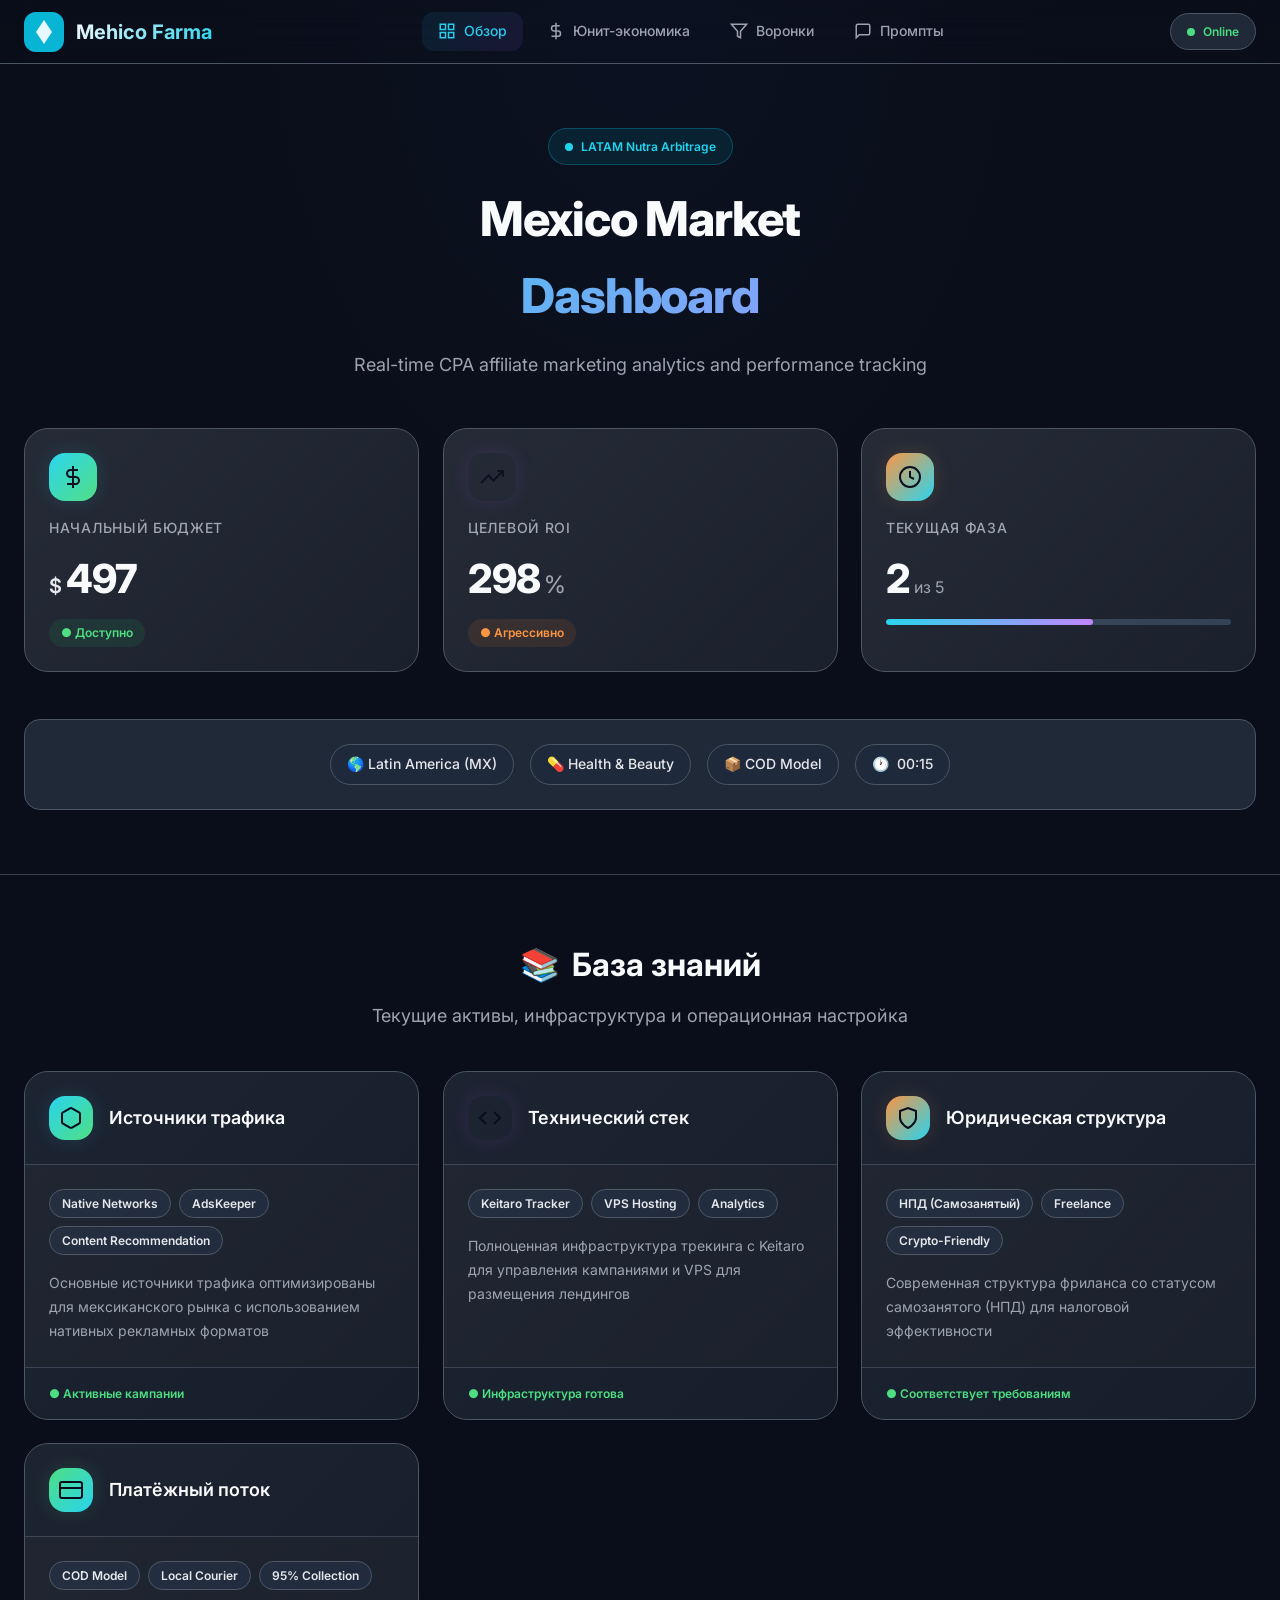
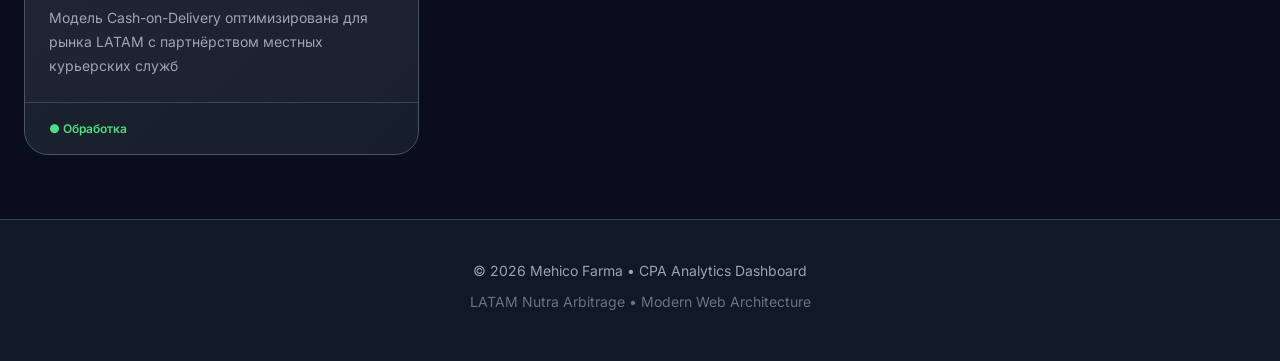
==== index.html @ 292eda31 "Initial commit: Mehico Farma CPA Analytics Dashboard" ====
<!DOCTYPE html>
<html lang="ru">
<head>
    <meta charset="UTF-8">
    <meta name="viewport" content="width=device-width, initial-scale=1.0">
    <meta name="description" content="Аналитический дашборд для CPA Affiliate Marketing проекта - LATAM Nutra Arbitrage (Mexico)">
    <meta name="theme-color" content="#0f172a">
    <title>Mehico Farma | CPA Analytics Dashboard</title>
    
    <!-- Preconnect for performance -->
    <link rel="preconnect" href="https://fonts.googleapis.com">
    <link rel="preconnect" href="https://fonts.gstatic.com" crossorigin>
    <link href="https://fonts.googleapis.com/css2?family=Inter:wght@300;400;500;600;700;800&family=JetBrains+Mono:wght@400;500;600&display=swap" rel="stylesheet">
    
    <!-- Main Styles -->
    <link rel="stylesheet" href="style.css">
</head>
<body>
    <!-- Skip Link for Accessibility -->
    <a href="#main-content" class="skip-link">Перейти к основному контенту</a>

    <!-- ============================================
         HEADER: Glassmorphism Navigation
         ============================================ -->
    <header class="header" role="banner">
        <div class="header__container">
            <!-- Brand -->
            <a href="index.html" class="header__brand">
                <div class="header__logo">
                    <svg viewBox="0 0 40 40" fill="none" xmlns="http://www.w3.org/2000/svg">
                        <rect width="40" height="40" rx="12" fill="url(#logo-gradient)"/>
                        <path d="M20 8L28 20L20 32L12 20L20 8Z" fill="white" fill-opacity="0.9"/>
                        <defs>
                            <linearGradient id="logo-gradient" x1="0" y1="0" x2="40" y2="40">
                                <stop stop-color="#06b6d4"/>
                                <stop offset="1" stop-color="#a855f7"/>
                            </linearGradient>
                        </defs>
                    </svg>
                </div>
                <span class="header__title">Mehico Farma</span>
            </a>

            <!-- Navigation -->
            <nav class="header__nav" role="navigation" aria-label="Основная навигация">
                <ul class="header__nav-list">
                    <li class="header__nav-item">
                        <a href="index.html" class="header__nav-link header__nav-link--active">
                            <svg class="header__nav-icon" viewBox="0 0 24 24" fill="none" stroke="currentColor" stroke-width="2">
                                <rect x="3" y="3" width="7" height="7"/>
                                <rect x="14" y="3" width="7" height="7"/>
                                <rect x="14" y="14" width="7" height="7"/>
                                <rect x="3" y="14" width="7" height="7"/>
                            </svg>
                            <span>Обзор</span>
                        </a>
                    </li>
                    <li class="header__nav-item">
                        <a href="unit-economics.html" class="header__nav-link">
                            <svg class="header__nav-icon" viewBox="0 0 24 24" fill="none" stroke="currentColor" stroke-width="2">
                                <line x1="12" y1="1" x2="12" y2="23"/>
                                <path d="M17 5H9.5a3.5 3.5 0 0 0 0 7h5a3.5 3.5 0 0 1 0 7H6"/>
                            </svg>
                            <span>Юнит-экономика</span>
                        </a>
                    </li>
                    <li class="header__nav-item">
                        <a href="funnels.html" class="header__nav-link">
                            <svg class="header__nav-icon" viewBox="0 0 24 24" fill="none" stroke="currentColor" stroke-width="2">
                                <polygon points="22 3 2 3 10 12.46 10 19 14 21 14 12.46 22 3"/>
                            </svg>
                            <span>Воронки</span>
                        </a>
                    </li>
                    <li class="header__nav-item">
                        <a href="prompts.html" class="header__nav-link">
                            <svg class="header__nav-icon" viewBox="0 0 24 24" fill="none" stroke="currentColor" stroke-width="2">
                                <path d="M21 15a2 2 0 0 1-2 2H7l-4 4V5a2 2 0 0 1 2-2h14a2 2 0 0 1 2 2z"/>
                            </svg>
                            <span>Промпты</span>
                        </a>
                    </li>
                </ul>
            </nav>

            <!-- Status -->
            <div class="header__status">
                <span class="header__status-dot"></span>
                <span class="header__status-text">Online</span>
            </div>

            <!-- Mobile Menu Toggle -->
            <button class="header__menu-toggle" aria-label="Меню" aria-expanded="false">
                <span></span>
                <span></span>
                <span></span>
            </button>
        </div>
    </header>

    <!-- ============================================
         MAIN CONTENT
         ============================================ -->
    <main id="main-content" class="main" role="main">
        
        <!-- Hero Dashboard -->
        <section class="hero" aria-labelledby="hero-title">
            <div class="hero__container">
                <header class="hero__header">
                    <div class="hero__badge">
                        <span class="hero__badge-dot"></span>
                        LATAM Nutra Arbitrage
                    </div>
                    <h1 id="hero-title" class="hero__title">
                        Mexico Market
                        <span class="hero__title-accent">Dashboard</span>
                    </h1>
                    <p class="hero__subtitle">
                        Real-time CPA affiliate marketing analytics and performance tracking
                    </p>
                </header>

                <!-- KPI Cards -->
                <div class="hero__metrics">
                    <article class="hero__metric metric" data-tilt>
                        <div class="metric__icon metric__icon--budget">
                            <svg viewBox="0 0 24 24" fill="none" stroke="currentColor" stroke-width="2">
                                <line x1="12" y1="1" x2="12" y2="23"/>
                                <path d="M17 5H9.5a3.5 3.5 0 0 0 0 7h5a3.5 3.5 0 0 1 0 7H6"/>
                            </svg>
                        </div>
                        <div class="metric__content">
                            <span class="metric__label">Начальный бюджет</span>
                            <div class="metric__value">
                                <span class="metric__currency">$</span>
                                <span class="metric__number" data-counter data-target="500">0</span>
                            </div>
                            <span class="metric__status metric__status--active">● Доступно</span>
                        </div>
                    </article>

                    <article class="hero__metric metric" data-tilt>
                        <div class="metric__icon metric__icon--roi">
                            <svg viewBox="0 0 24 24" fill="none" stroke="currentColor" stroke-width="2">
                                <polyline points="23 6 13.5 15.5 8.5 10.5 1 18"/>
                                <polyline points="17 6 23 6 23 12"/>
                            </svg>
                        </div>
                        <div class="metric__content">
                            <span class="metric__label">Целевой ROI</span>
                            <div class="metric__value">
                                <span class="metric__number" data-counter data-target="300">0</span>
                                <span class="metric__percent">%</span>
                            </div>
                            <span class="metric__status metric__status--warning">● Агрессивно</span>
                        </div>
                    </article>

                    <article class="hero__metric metric" data-tilt>
                        <div class="metric__icon metric__icon--phase">
                            <svg viewBox="0 0 24 24" fill="none" stroke="currentColor" stroke-width="2">
                                <circle cx="12" cy="12" r="10"/>
                                <polyline points="12 6 12 12 16 14"/>
                            </svg>
                        </div>
                        <div class="metric__content">
                            <span class="metric__label">Текущая фаза</span>
                            <div class="metric__value">
                                <span class="metric__number" data-counter data-target="3">0</span>
                                <span class="metric__divider">из 5</span>
                            </div>
                            <div class="metric__progress">
                                <div class="metric__progress-bar" style="--progress: 60%"></div>
                            </div>
                        </div>
                    </article>
                </div>

                <!-- Info Tags -->
                <div class="hero__tags">
                    <span class="hero__tag">🌎 Latin America (MX)</span>
                    <span class="hero__tag">💊 Health & Beauty</span>
                    <span class="hero__tag">📦 COD Model</span>
                    <span class="hero__tag">🕐 <time id="last-updated">--:--</time></span>
                </div>
            </div>
        </section>

        <!-- Knowledge Base -->
        <section class="knowledge-base" aria-labelledby="kb-title">
            <div class="knowledge-base__container">
                <header class="knowledge-base__header">
                    <h2 id="kb-title" class="knowledge-base__title">
                        <span>📚</span>
                        База знаний
                    </h2>
                    <p class="knowledge-base__subtitle">
                        Текущие активы, инфраструктура и операционная настройка
                    </p>
                </header>

                <div class="knowledge-base__grid">
                    <!-- Card 1: Traffic -->
                    <article class="knowledge-base__card kb-card" data-tilt>
                        <div class="kb-card__header">
                            <div class="kb-card__icon kb-card__icon--traffic">
                                <svg viewBox="0 0 24 24" fill="none" stroke="currentColor" stroke-width="2">
                                    <path d="M21 16V8a2 2 0 0 0-1-1.73l-7-4a2 2 0 0 0-2 0l-7 4A2 2 0 0 0 3 8v8a2 2 0 0 0 1 1.73l7 4a2 2 0 0 0 2 0l7-4A2 2 0 0 0 21 16z"/>
                                </svg>
                            </div>
                            <h3 class="kb-card__title">Источники трафика</h3>
                        </div>
                        <div class="kb-card__body">
                            <div class="kb-card__tags">
                                <span class="kb-card__tag kb-card__tag--primary">Native Networks</span>
                                <span class="kb-card__tag">AdsKeeper</span>
                                <span class="kb-card__tag">Content Recommendation</span>
                            </div>
                            <p class="kb-card__description">
                                Основные источники трафика оптимизированы для мексиканского рынка с использованием нативных рекламных форматов
                            </p>
                        </div>
                        <div class="kb-card__footer">
                            <span class="kb-card__status">● Активные кампании</span>
                        </div>
                    </article>

                    <!-- Card 2: Tech Stack -->
                    <article class="knowledge-base__card kb-card" data-tilt>
                        <div class="kb-card__header">
                            <div class="kb-card__icon kb-card__icon--tech">
                                <svg viewBox="0 0 24 24" fill="none" stroke="currentColor" stroke-width="2">
                                    <polyline points="16 18 22 12 16 6"/>
                                    <polyline points="8 6 2 12 8 18"/>
                                </svg>
                            </div>
                            <h3 class="kb-card__title">Технический стек</h3>
                        </div>
                        <div class="kb-card__body">
                            <div class="kb-card__tags">
                                <span class="kb-card__tag kb-card__tag--primary">Keitaro Tracker</span>
                                <span class="kb-card__tag">VPS Hosting</span>
                                <span class="kb-card__tag">Analytics</span>
                            </div>
                            <p class="kb-card__description">
                                Полноценная инфраструктура трекинга с Keitaro для управления кампаниями и VPS для размещения лендингов
                            </p>
                        </div>
                        <div class="kb-card__footer">
                            <span class="kb-card__status">● Инфраструктура готова</span>
                        </div>
                    </article>

                    <!-- Card 3: Legal -->
                    <article class="knowledge-base__card kb-card" data-tilt>
                        <div class="kb-card__header">
                            <div class="kb-card__icon kb-card__icon--legal">
                                <svg viewBox="0 0 24 24" fill="none" stroke="currentColor" stroke-width="2">
                                    <path d="M12 22s8-4 8-10V5l-8-3-8 3v7c0 6 8 10 8 10z"/>
                                </svg>
                            </div>
                            <h3 class="kb-card__title">Юридическая структура</h3>
                        </div>
                        <div class="kb-card__body">
                            <div class="kb-card__tags">
                                <span class="kb-card__tag kb-card__tag--primary">НПД (Самозанятый)</span>
                                <span class="kb-card__tag">Freelance</span>
                                <span class="kb-card__tag">Crypto-Friendly</span>
                            </div>
                            <p class="kb-card__description">
                                Современная структура фриланса со статусом самозанятого (НПД) для налоговой эффективности
                            </p>
                        </div>
                        <div class="kb-card__footer">
                            <span class="kb-card__status">● Соответствует требованиям</span>
                        </div>
                    </article>

                    <!-- Card 4: Payments -->
                    <article class="knowledge-base__card kb-card" data-tilt>
                        <div class="kb-card__header">
                            <div class="kb-card__icon kb-card__icon--payment">
                                <svg viewBox="0 0 24 24" fill="none" stroke="currentColor" stroke-width="2">
                                    <rect x="1" y="4" width="22" height="16" rx="2" ry="2"/>
                                    <line x1="1" y1="10" x2="23" y2="10"/>
                                </svg>
                            </div>
                            <h3 class="kb-card__title">Платёжный поток</h3>
                        </div>
                        <div class="kb-card__body">
                            <div class="kb-card__tags">
                                <span class="kb-card__tag kb-card__tag--primary">COD Model</span>
                                <span class="kb-card__tag">Local Courier</span>
                                <span class="kb-card__tag">95% Collection</span>
                            </div>
                            <p class="kb-card__description">
                                Модель Cash-on-Delivery оптимизирована для рынка LATAM с партнёрством местных курьерских служб
                            </p>
                        </div>
                        <div class="kb-card__footer">
                            <span class="kb-card__status">● Обработка</span>
                        </div>
                    </article>
                </div>
            </div>
        </section>
    </main>

    <!-- ============================================
         FOOTER
         ============================================ -->
    <footer class="footer" role="contentinfo">
        <div class="footer__container">
            <div class="footer__content">
                <p class="footer__text">
                    © 2026 Mehico Farma • CPA Analytics Dashboard
                </p>
                <p class="footer__text footer__text--muted">
                    LATAM Nutra Arbitrage • Modern Web Architecture
                </p>
            </div>
        </div>
    </footer>

    <!-- JavaScript Modules -->
    <script src="js/storage.js"></script>
    <script src="js/tilt.js"></script>
    <script src="js/counter.js"></script>
    <script src="js/clipboard.js"></script>
    <script src="js/navigation.js"></script>
    <script src="js/app.js"></script>
</body>
</html>
---- style.css ----
/* ==========================================================================
   MEHICO FARMA - Modern CPA Analytics Dashboard
   Architecture: Modern CSS (2026)
   ========================================================================== */

/* ==========================================================================
   1. DESIGN TOKENS (CSS Custom Properties)
   Professional Business Dashboard - 2026
   ========================================================================== */

:root {
    /* Colors - Professional Slate Palette */
    --slate-50: #f8fafc;
    --slate-100: #f1f5f9;
    --slate-200: #e2e8f0;
    --slate-300: #cbd5e1;
    --slate-400: #94a3b8;
    --slate-500: #64748b;
    --slate-600: #475569;
    --slate-700: #334155;
    --slate-800: #1e293b;
    --slate-900: #0f172a;
    --slate-950: #020617;

    /* Professional Accent Colors */
    --cyan-400: #22d3ee;
    --cyan-500: #06b6d4;
    --cyan-600: #0891b2;
    --blue-400: #60a5fa;
    --blue-500: #3b82f6;
    --blue-600: #2563eb;
    --purple-400: #c084fc;
    --purple-500: #a855f7;
    --green-400: #4ade80;
    --green-500: #22c55e;
    --green-600: #16a34a;
    --amber-400: #fbbf24;
    --amber-500: #f59e0b;
    --orange-400: #fb923c;
    --orange-500: #f97316;
    --red-400: #f87171;
    --red-500: #ef4444;
    --red-600: #dc2626;

    /* Semantic Colors - Professional */
    --bg-primary: #0a0e1a;
    --bg-secondary: #111827;
    --bg-tertiary: #1f2937;
    --bg-card: #1a202c;
    --bg-surface: #2d3748;

    --text-primary: #f9fafb;
    --text-secondary: #e5e7eb;
    --text-tertiary: #9ca3af;
    --text-muted: #6b7280;

    --border-primary: #4b5563;
    --border-secondary: #374151;
    --border-light: #6b7280;

    /* Status Colors */
    --success: #10b981;
    --warning: #f59e0b;
    --error: #ef4444;
    --info: #3b82f6;

    /* Typography */
    --font-sans: 'Inter', system-ui, -apple-system, sans-serif;
    --font-mono: 'JetBrains Mono', 'Fira Code', monospace;

    /* Spacing Scale */
    --space-1: 0.25rem;
    --space-2: 0.5rem;
    --space-3: 0.75rem;
    --space-4: 1rem;
    --space-5: 1.25rem;
    --space-6: 1.5rem;
    --space-8: 2rem;
    --space-10: 2.5rem;
    --space-12: 3rem;
    --space-16: 4rem;
    --space-20: 5rem;
    --space-24: 6rem;

    /* Border Radius */
    --radius-sm: 0.375rem;
    --radius-md: 0.5rem;
    --radius-lg: 0.75rem;
    --radius-xl: 1rem;
    --radius-2xl: 1.5rem;
    --radius-full: 9999px;

    /* Shadows - Professional */
    --shadow-sm: 0 1px 2px 0 rgba(0, 0, 0, 0.3);
    --shadow-md: 0 4px 6px -1px rgba(0, 0, 0, 0.4);
    --shadow-lg: 0 10px 15px -3px rgba(0, 0, 0, 0.5);
    --shadow-xl: 0 20px 25px -5px rgba(0, 0, 0, 0.5);
    --shadow-2xl: 0 25px 50px -12px rgba(0, 0, 0, 0.6);

    /* Subtle Glows - Professional */
    --glow-success: 0 0 20px rgba(16, 185, 129, 0.15);
    --glow-warning: 0 0 20px rgba(245, 158, 11, 0.15);
    --glow-error: 0 0 20px rgba(239, 68, 68, 0.15);
    --glow-info: 0 0 20px rgba(59, 130, 246, 0.15);
    --glow-cyan: 0 0 20px rgba(34, 197, 238, 0.15);
    --glow-purple: 0 0 20px rgba(168, 85, 247, 0.15);
    --glow-orange: 0 0 20px rgba(251, 146, 60, 0.15);
    --glow-green: 0 0 20px rgba(74, 222, 128, 0.15);
    --glow-pink: 0 0 20px rgba(244, 114, 182, 0.15);

    /* Transitions */
    --transition-fast: 150ms cubic-bezier(0.4, 0, 0.2, 1);
    --transition-base: 250ms cubic-bezier(0.4, 0, 0.2, 1);
    --transition-slow: 400ms cubic-bezier(0.4, 0, 0.2, 1);

    /* Layout */
    --container-max: 1400px;
    --header-height: 4rem;
    --z-dropdown: 100;
    --z-sticky: 200;
    --z-fixed: 300;
    --z-modal: 400;
    --z-tooltip: 500;

    /* Opacity */
    --opacity-disabled: 0.5;
    --opacity-hover: 0.9;
}

/* ==========================================================================
   2. MODERN CSS RESET
   ========================================================================== */

*, *::before, *::after {
    box-sizing: border-box;
    margin: 0;
    padding: 0;
}

/* Smooth scrolling with reduced motion support */
html {
    scroll-behavior: smooth;
    -webkit-font-smoothing: antialiased;
    -moz-osx-font-smoothing: grayscale;
    text-rendering: optimizeLegibility;
}

/* Custom Scrollbars */
::-webkit-scrollbar {
    width: 10px;
    height: 10px;
}

::-webkit-scrollbar-track {
    background: var(--slate-900);
}

::-webkit-scrollbar-thumb {
    background: var(--slate-700);
    border-radius: var(--radius-full);
    border: 2px solid var(--slate-900);
}

::-webkit-scrollbar-thumb:hover {
    background: var(--slate-600);
}

/* Selection */
::selection {
    background: var(--cyan-500);
    color: var(--slate-950);
}

/* Focus visible */
:focus-visible {
    outline: 2px solid var(--cyan-400);
    outline-offset: 2px;
}

/* ==========================================================================
   3. BASE STYLES
   ========================================================================== */

body {
    font-family: var(--font-sans);
    font-size: 1rem;
    line-height: 1.6;
    color: var(--text-primary);
    background: var(--bg-primary);
    background-image: radial-gradient(ellipse at top, rgba(59, 130, 246, 0.03), transparent 50%);
    background-attachment: fixed;
    min-height: 100vh;
    overflow-x: hidden;
}

/* Skip Link */
.skip-link {
    position: absolute;
    top: -100%;
    left: 50%;
    transform: translateX(-50%);
    background: var(--cyan-500);
    color: var(--slate-950);
    padding: var(--space-3) var(--space-6);
    border-radius: var(--radius-md);
    font-weight: 600;
    text-decoration: none;
    z-index: var(--z-tooltip);
    transition: top var(--transition-fast);
}

.skip-link:focus {
    top: var(--space-4);
}

/* Links */
a {
    color: inherit;
    text-decoration: none;
}

/* Lists */
ul, ol {
    list-style: none;
}

/* Images */
img {
    max-width: 100%;
    height: auto;
    display: block;
}

/* Buttons & Inputs */
button, input, textarea, select {
    font: inherit;
    color: inherit;
}

button {
    cursor: pointer;
    border: none;
    background: none;
}

/* ==========================================================================
   4. HEADER COMPONENT
   ========================================================================== */

.header {
    position: fixed;
    top: 0;
    left: 0;
    right: 0;
    height: var(--header-height);
    background: var(--bg-glass);
    backdrop-filter: blur(16px);
    -webkit-backdrop-filter: blur(16px);
    border-bottom: 1px solid var(--border-primary);
    z-index: var(--z-fixed);
}

.header__container {
    display: grid;
    grid-template-columns: auto 1fr auto;
    align-items: center;
    gap: var(--space-8);
    max-width: var(--container-max);
    height: 100%;
    margin: 0 auto;
    padding: 0 var(--space-6);
}

/* Brand */
.header__brand {
    display: flex;
    align-items: center;
    gap: var(--space-3);
}

.header__logo {
    width: 2.5rem;
    height: 2.5rem;
}

.header__title {
    font-size: 1.25rem;
    font-weight: 700;
    background: linear-gradient(135deg, var(--text-primary), var(--cyan-400));
    -webkit-background-clip: text;
    background-clip: text;
    -webkit-text-fill-color: transparent;
}

/* Navigation */
.header__nav-list {
    display: flex;
    align-items: center;
    gap: var(--space-2);
    justify-content: center;
}

.header__nav-link {
    display: flex;
    align-items: center;
    gap: var(--space-2);
    padding: var(--space-2) var(--space-4);
    border-radius: var(--radius-lg);
    color: var(--text-tertiary);
    font-size: 0.875rem;
    font-weight: 500;
    transition: all var(--transition-fast);
    position: relative;
}

.header__nav-link::before {
    content: '';
    position: absolute;
    inset: 0;
    background: linear-gradient(135deg, rgba(6, 182, 212, 0.1), rgba(168, 85, 247, 0.1));
    opacity: 0;
    transition: opacity var(--transition-fast);
    border-radius: inherit;
}

.header__nav-link:hover {
    color: var(--text-primary);
}

.header__nav-link:hover::before {
    opacity: 1;
}

.header__nav-link--active {
    color: var(--cyan-400);
}

.header__nav-link--active::before {
    opacity: 1;
}

.header__nav-icon {
    width: 1.125rem;
    height: 1.125rem;
}

/* Status */
.header__status {
    display: flex;
    align-items: center;
    gap: var(--space-2);
    padding: var(--space-2) var(--space-4);
    background: var(--bg-tertiary);
    border: 1px solid var(--border-primary);
    border-radius: var(--radius-full);
    font-size: 0.75rem;
    font-weight: 600;
    color: var(--green-400);
}

.header__status-dot {
    width: 0.5rem;
    height: 0.5rem;
    background: var(--green-400);
    border-radius: var(--radius-full);
    animation: pulse 2s ease-in-out infinite;
}

@keyframes pulse {
    0%, 100% { opacity: 1; transform: scale(1); }
    50% { opacity: 0.5; transform: scale(1.2); }
}

/* Mobile Menu Toggle */
.header__menu-toggle {
    display: none;
    flex-direction: column;
    gap: 4px;
    padding: var(--space-2);
}

.header__menu-toggle span {
    width: 24px;
    height: 2px;
    background: var(--text-primary);
    border-radius: var(--radius-full);
    transition: all var(--transition-fast);
}

/* ==========================================================================
   5. MAIN CONTENT
   ========================================================================== */

.main {
    padding-top: var(--header-height);
    min-height: calc(100vh - var(--header-height));
}

/* ==========================================================================
   6. HERO SECTION
   ========================================================================== */

.hero {
    padding: var(--space-16) 0;
    border-bottom: 1px solid var(--border-secondary);
}

.hero__container {
    max-width: var(--container-max);
    margin: 0 auto;
    padding: 0 var(--space-6);
}

.hero__header {
    text-align: center;
    margin-bottom: var(--space-12);
}

.hero__badge {
    display: inline-flex;
    align-items: center;
    gap: var(--space-2);
    padding: var(--space-2) var(--space-4);
    background: rgba(6, 182, 212, 0.1);
    border: 1px solid rgba(6, 182, 212, 0.3);
    border-radius: var(--radius-full);
    font-size: 0.75rem;
    font-weight: 600;
    color: var(--cyan-400);
    margin-bottom: var(--space-4);
}

.hero__badge-dot {
    width: 0.5rem;
    height: 0.5rem;
    background: var(--cyan-400);
    border-radius: var(--radius-full);
    animation: pulse 2s ease-in-out infinite;
}

.hero__title {
    font-size: clamp(2rem, 5vw, 3rem);
    font-weight: 800;
    color: var(--text-primary);
    margin-bottom: var(--space-4);
    letter-spacing: -0.025em;
}

.hero__title-accent {
    display: block;
    background: linear-gradient(135deg, var(--cyan-400), var(--purple-400));
    -webkit-background-clip: text;
    background-clip: text;
    -webkit-text-fill-color: transparent;
}

.hero__subtitle {
    font-size: 1.125rem;
    color: var(--text-tertiary);
    max-width: 600px;
    margin: 0 auto;
}

/* Metrics Grid */
.hero__metrics {
    display: grid;
    grid-template-columns: repeat(auto-fit, minmax(280px, 1fr));
    gap: var(--space-6);
    margin-bottom: var(--space-12);
}

/* Metric Card */
.metric {
    position: relative;
    background: var(--bg-card);
    border: 1px solid var(--border-primary);
    border-radius: var(--radius-2xl);
    padding: var(--space-6);
    overflow: hidden;
    transition: all var(--transition-base);
    transform-style: preserve-3d;
}

.metric::before {
    content: '';
    position: absolute;
    inset: 0;
    background: linear-gradient(135deg, rgba(255, 255, 255, 0.05), transparent);
    pointer-events: none;
}

.metric:hover {
    border-color: var(--cyan-500);
    box-shadow: var(--glow-cyan), var(--shadow-xl);
    transform: translateY(-4px);
}

.metric__icon {
    display: flex;
    align-items: center;
    justify-content: center;
    width: 3rem;
    height: 3rem;
    border-radius: var(--radius-xl);
    margin-bottom: var(--space-4);
}

.metric__icon svg {
    width: 1.5rem;
    height: 1.5rem;
    color: var(--slate-950);
}

.metric__icon--budget {
    background: linear-gradient(135deg, var(--cyan-400), var(--green-400));
    box-shadow: var(--glow-cyan);
}

.metric__icon--roi {
    background: linear-gradient(135deg, var(--purple-400), var(--pink-400));
    box-shadow: var(--glow-purple);
}

.metric__icon--phase {
    background: linear-gradient(135deg, var(--orange-400), var(--cyan-400));
    box-shadow: var(--glow-orange);
}

.metric__content {
    display: flex;
    flex-direction: column;
    gap: var(--space-2);
}

.metric__label {
    font-size: 0.875rem;
    font-weight: 500;
    color: var(--text-tertiary);
    text-transform: uppercase;
    letter-spacing: 0.05em;
}

.metric__value {
    display: flex;
    align-items: baseline;
    gap: var(--space-1);
}

.metric__currency {
    font-size: 1.25rem;
    font-weight: 600;
    color: var(--text-secondary);
}

.metric__number {
    font-size: 2.5rem;
    font-weight: 800;
    color: var(--text-primary);
    letter-spacing: -0.025em;
}

.metric__percent {
    font-size: 1.5rem;
    color: var(--text-tertiary);
}

.metric__divider {
    font-size: 1rem;
    color: var(--text-tertiary);
}

.metric__status {
    display: inline-flex;
    align-items: center;
    gap: var(--space-1);
    padding: var(--space-1) var(--space-3);
    border-radius: var(--radius-full);
    font-size: 0.75rem;
    font-weight: 600;
    width: fit-content;
}

.metric__status--active {
    background: rgba(34, 197, 94, 0.1);
    color: var(--green-400);
}

.metric__status--warning {
    background: rgba(249, 115, 22, 0.1);
    color: var(--orange-400);
}

.metric__progress {
    width: 100%;
    height: 0.375rem;
    background: var(--slate-700);
    border-radius: var(--radius-full);
    overflow: hidden;
}

.metric__progress-bar {
    height: 100%;
    width: var(--progress);
    background: linear-gradient(90deg, var(--cyan-400), var(--purple-400));
    border-radius: inherit;
    transition: width var(--transition-slow);
}

/* Hero Tags */
.hero__tags {
    display: flex;
    flex-wrap: wrap;
    justify-content: center;
    gap: var(--space-4);
    padding: var(--space-6);
    background: var(--bg-tertiary);
    border: 1px solid var(--border-primary);
    border-radius: var(--radius-xl);
}

.hero__tag {
    display: inline-flex;
    align-items: center;
    gap: var(--space-2);
    padding: var(--space-2) var(--space-4);
    background: var(--slate-800);
    border-radius: var(--radius-full);
    font-size: 0.875rem;
    font-weight: 500;
    color: var(--text-secondary);
    border: 1px solid var(--border-primary);
}

/* ==========================================================================
   7. KNOWLEDGE BASE
   ========================================================================== */

.knowledge-base {
    padding: var(--space-16) 0;
}

.knowledge-base__container {
    max-width: var(--container-max);
    margin: 0 auto;
    padding: 0 var(--space-6);
}

.knowledge-base__header {
    text-align: center;
    margin-bottom: var(--space-10);
}

.knowledge-base__title {
    font-size: clamp(1.5rem, 3vw, 2rem);
    font-weight: 700;
    color: var(--text-primary);
    margin-bottom: var(--space-3);
    display: flex;
    align-items: center;
    justify-content: center;
    gap: var(--space-3);
}

.knowledge-base__subtitle {
    font-size: 1.125rem;
    color: var(--text-tertiary);
}

/* Grid */
.knowledge-base__grid {
    display: grid;
    grid-template-columns: repeat(auto-fit, minmax(320px, 1fr));
    gap: var(--space-6);
}

/* KB Card */
.kb-card {
    position: relative;
    background: var(--bg-card);
    border: 1px solid var(--border-primary);
    border-radius: var(--radius-2xl);
    overflow: hidden;
    transition: all var(--transition-base);
    transform-style: preserve-3d;
    display: grid;
    grid-template-rows: auto 1fr auto;
}

.kb-card::before {
    content: '';
    position: absolute;
    inset: 0;
    background: linear-gradient(135deg, rgba(255, 255, 255, 0.03), transparent);
    pointer-events: none;
}

.kb-card:hover {
    border-color: var(--cyan-500);
    box-shadow: var(--shadow-xl);
    transform: translateY(-6px) rotateX(2deg);
}

.kb-card__header {
    display: flex;
    align-items: center;
    gap: var(--space-4);
    padding: var(--space-6);
    border-bottom: 1px solid var(--border-secondary);
    background: rgba(15, 23, 42, 0.3);
}

.kb-card__icon {
    display: flex;
    align-items: center;
    justify-content: center;
    width: 2.75rem;
    height: 2.75rem;
    border-radius: var(--radius-xl);
    flex-shrink: 0;
}

.kb-card__icon svg {
    width: 1.5rem;
    height: 1.5rem;
    color: var(--slate-950);
}

.kb-card__icon--traffic {
    background: linear-gradient(135deg, var(--cyan-400), var(--green-400));
    box-shadow: var(--glow-cyan);
}

.kb-card__icon--tech {
    background: linear-gradient(135deg, var(--purple-400), var(--pink-400));
    box-shadow: var(--glow-purple);
}

.kb-card__icon--legal {
    background: linear-gradient(135deg, var(--orange-400), var(--cyan-400));
    box-shadow: var(--glow-orange);
}

.kb-card__icon--payment {
    background: linear-gradient(135deg, var(--green-400), var(--cyan-400));
    box-shadow: var(--glow-green);
}

.kb-card__title {
    font-size: 1.125rem;
    font-weight: 600;
    color: var(--text-primary);
}

.kb-card__body {
    padding: var(--space-6);
}

.kb-card__tags {
    display: flex;
    flex-wrap: wrap;
    gap: var(--space-2);
    margin-bottom: var(--space-4);
}

.kb-card__tag {
    display: inline-flex;
    align-items: center;
    padding: var(--space-1) var(--space-3);
    border-radius: var(--radius-full);
    font-size: 0.75rem;
    font-weight: 600;
    border: 1px solid transparent;
}

.kb-card__tag--primary {
    background: rgba(6, 182, 212, 0.15);
    color: var(--cyan-400);
    border-color: rgba(6, 182, 212, 0.3);
}

.kb-card__tag {
    background: var(--slate-800);
    color: var(--text-secondary);
    border-color: var(--border-primary);
}

.kb-card__description {
    font-size: 0.875rem;
    color: var(--text-tertiary);
    line-height: 1.7;
}

.kb-card__footer {
    padding: var(--space-4) var(--space-6);
    border-top: 1px solid var(--border-secondary);
    background: rgba(15, 23, 42, 0.3);
}

.kb-card__status {
    font-size: 0.75rem;
    font-weight: 600;
    color: var(--green-400);
    display: flex;
    align-items: center;
    gap: var(--space-2);
}

/* ==========================================================================
   8. FUNNEL FORMULAS
   ========================================================================== */

.funnel-formulas {
    padding: var(--space-12) 0 var(--space-8);
    border-top: 1px solid var(--border-secondary);
    background: var(--bg-secondary);
}

.funnel-formulas__container {
    max-width: var(--container-max);
    margin: 0 auto;
    padding: 0 var(--space-6);
}

.funnel-formulas__title {
    font-size: 1.25rem;
    font-weight: 700;
    color: var(--text-primary);
    margin-bottom: var(--space-8);
    text-align: center;
}

.funnel-formulas__grid {
    display: grid;
    grid-template-columns: repeat(auto-fit, minmax(250px, 1fr));
    gap: var(--space-4);
    margin-bottom: var(--space-8);
}

.funnel-formula-card {
    background: var(--bg-card);
    border: 1px solid var(--border-primary);
    border-radius: var(--radius-xl);
    padding: var(--space-5);
    transition: all var(--transition-base);
}

.funnel-formula-card:hover {
    border-color: var(--cyan-500);
    box-shadow: var(--shadow-lg);
}

.funnel-formula-card h3 {
    font-size: 0.938rem;
    font-weight: 600;
    color: var(--text-primary);
    margin-bottom: var(--space-3);
}

.funnel-formula-card code {
    display: block;
    padding: var(--space-3);
    background: var(--bg-tertiary);
    border-radius: var(--radius-lg);
    font-family: var(--font-mono);
    font-size: 0.813rem;
    color: var(--cyan-400);
    margin-bottom: var(--space-3);
    white-space: pre;
    overflow-x: auto;
}

.funnel-formula-card p {
    font-size: 0.813rem;
    color: var(--text-secondary);
    line-height: 1.5;
}

/* ==========================================================================
   9. FOOTER
   ========================================================================== */

.footer {
    padding: var(--space-10) 0;
    border-top: 1px solid var(--border-secondary);
    background: var(--bg-secondary);
}

.footer__container {
    max-width: var(--container-max);
    margin: 0 auto;
    padding: 0 var(--space-6);
}

.footer__content {
    text-align: center;
}

.footer__text {
    font-size: 0.875rem;
    color: var(--text-tertiary);
    margin-bottom: var(--space-2);
}

.footer__text--muted {
    color: var(--text-muted);
}

/* ==========================================================================
   9. UNIT ECONOMICS PAGE
   ========================================================================== */

.unit-economics {
    padding: var(--space-12) 0 var(--space-16);
}

.unit-economics__container {
    max-width: var(--container-max);
    margin: 0 auto;
    padding: 0 var(--space-6);
}

.unit-economics__header {
    display: flex;
    flex-wrap: wrap;
    justify-content: space-between;
    align-items: flex-start;
    gap: var(--space-6);
    margin-bottom: var(--space-10);
}

.unit-economics__title {
    font-size: clamp(1.5rem, 4vw, 2rem);
    font-weight: 800;
    color: var(--text-primary);
    margin-bottom: var(--space-3);
    display: flex;
    align-items: center;
    gap: var(--space-3);
}

.unit-economics__subtitle {
    font-size: 1rem;
    color: var(--text-tertiary);
}

/* Quick Actions */
.unit-economics__actions {
    display: flex;
    flex-wrap: wrap;
    gap: var(--space-3);
    align-items: flex-end;
}

.scenario-selector {
    display: flex;
    flex-direction: column;
    gap: var(--space-2);
}

.scenario-selector__label {
    display: flex;
    align-items: center;
    gap: var(--space-2);
    font-size: 0.75rem;
    font-weight: 600;
    color: var(--text-tertiary);
}

.scenario-selector__label svg {
    width: 0.875rem;
    height: 0.875rem;
}

.scenario-selector__select {
    padding: var(--space-2) var(--space-4);
    background: var(--bg-tertiary);
    border: 1px solid var(--border-primary);
    border-radius: var(--radius-lg);
    color: var(--text-primary);
    font-size: 0.875rem;
    font-weight: 600;
    cursor: pointer;
    transition: all var(--transition-fast);
}

.scenario-selector__select:focus {
    outline: none;
    border-color: var(--cyan-400);
    box-shadow: 0 0 0 3px rgba(6, 182, 212, 0.1);
}

/* Quick Presets */
.quick-presets {
    display: flex;
    gap: var(--space-2);
}

.quick-presets__btn {
    padding: var(--space-2) var(--space-4);
    background: var(--bg-tertiary);
    border: 1px solid var(--border-primary);
    border-radius: var(--radius-lg);
    color: var(--text-secondary);
    font-size: 0.75rem;
    font-weight: 600;
    cursor: pointer;
    transition: all var(--transition-fast);
}

.quick-presets__btn:hover {
    border-color: var(--cyan-400);
    color: var(--text-primary);
    background: rgba(6, 182, 212, 0.1);
}

/* Quick Actions */
.quick-actions {
    display: flex;
    gap: var(--space-2);
}

.quick-actions__btn {
    padding: var(--space-2) var(--space-4);
    border: 1px solid var(--border-primary);
    border-radius: var(--radius-lg);
    font-size: 0.75rem;
    font-weight: 600;
    cursor: pointer;
    transition: all var(--transition-fast);
}

.quick-actions__btn--optimistic {
    background: rgba(34, 197, 94, 0.1);
    border-color: var(--green-400);
    color: var(--green-400);
}

.quick-actions__btn--optimistic:hover {
    background: rgba(34, 197, 94, 0.2);
}

.quick-actions__btn--realistic {
    background: rgba(6, 182, 212, 0.1);
    border-color: var(--cyan-400);
    color: var(--cyan-400);
}

.quick-actions__btn--realistic:hover {
    background: rgba(6, 182, 212, 0.2);
}

.quick-actions__btn--pessimistic {
    background: rgba(239, 68, 68, 0.1);
    border-color: var(--red-400);
    color: var(--red-400);
}

.quick-actions__btn--pessimistic:hover {
    background: rgba(239, 68, 68, 0.2);
}

/* Export Actions */
.export-actions {
    display: flex;
    gap: var(--space-2);
}

.export-actions__btn {
    display: flex;
    align-items: center;
    justify-content: center;
    width: 2.5rem;
    height: 2.5rem;
    background: var(--bg-tertiary);
    border: 1px solid var(--border-primary);
    border-radius: var(--radius-lg);
    color: var(--text-secondary);
    cursor: pointer;
    transition: all var(--transition-fast);
}

.export-actions__btn svg {
    width: 1.125rem;
    height: 1.125rem;
}

.export-actions__btn:hover {
    border-color: var(--cyan-400);
    color: var(--text-primary);
}

/* Layout */
.unit-economics__layout {
    display: grid;
    grid-template-columns: 400px 1fr;
    gap: var(--space-8);
    align-items: start;
}

/* ==========================================================================
   INPUT PANEL - Unit Economics
   ========================================================================== */

.input-panel {
    position: sticky;
    top: calc(var(--header-height) + var(--space-6));
    background: var(--bg-card);
    border: 1px solid var(--border-primary);
    border-radius: var(--radius-2xl);
    padding: var(--space-6);
}

.input-panel__title {
    display: flex;
    align-items: center;
    gap: var(--space-3);
    font-size: 1.125rem;
    font-weight: 700;
    color: var(--text-primary);
    padding-bottom: var(--space-4);
    border-bottom: 1px solid var(--border-secondary);
    margin-bottom: var(--space-6);
}

.input-panel__title svg {
    width: 1.25rem;
    height: 1.25rem;
    color: var(--cyan-400);
}

.input-panel__form {
    display: flex;
    flex-direction: column;
    gap: var(--space-6);
}

/* Input Group */
.input-group {
    display: flex;
    flex-direction: column;
    gap: var(--space-2);
}

.input-group__label {
    display: flex;
    align-items: center;
    gap: var(--space-2);
    flex-wrap: nowrap;
}

.input-group__text {
    font-size: 0.875rem;
    font-weight: 600;
    color: var(--text-primary);
    white-space: nowrap;
}

.input-group__info {
    width: 1rem;
    height: 1rem;
    display: flex;
    align-items: center;
    justify-content: center;
    background: var(--slate-700);
    border-radius: var(--radius-full);
    font-size: 0.65rem;
    font-weight: 700;
    color: var(--text-tertiary);
    cursor: help;
    border: none;
    padding: 0;
    position: relative;
    transition: all var(--transition-fast);
    flex-shrink: 0;
}

.input-group__info:hover {
    background: var(--cyan-500);
    color: var(--slate-950);
}

.input-group__hint {
    font-size: 0.75rem;
    color: var(--text-muted);
    display: block;
    margin-top: var(--space-1);
}

.input-group__info::before {
    content: attr(title);
    position: absolute;
    bottom: calc(100% + var(--space-2));
    left: 50%;
    transform: translateX(-50%) scale(0.95);
    background: var(--slate-800);
    border: 1px solid var(--border-primary);
    border-radius: var(--radius-lg);
    padding: var(--space-2) var(--space-3);
    font-size: 0.75rem;
    font-weight: 500;
    color: var(--text-primary);
    white-space: normal;
    max-width: 280px;
    opacity: 0;
    visibility: hidden;
    transition: all var(--transition-fast);
    z-index: var(--z-tooltip);
    box-shadow: var(--shadow-xl);
    pointer-events: none;
}

.input-group__info::after {
    content: '';
    position: absolute;
    bottom: calc(100% - 4px);
    left: 50%;
    transform: translateX(-50%) rotate(45deg);
    width: 8px;
    height: 8px;
    background: var(--slate-800);
    border-right: 1px solid var(--border-primary);
    border-bottom: 1px solid var(--border-primary);
    opacity: 0;
    visibility: hidden;
    transition: all var(--transition-fast);
}

.input-group__info:hover::before,
.input-group__info:hover::after,
.input-group__info:focus::before,
.input-group__info:focus::after {
    opacity: 1;
    visibility: visible;
    transform: translateX(-50%) scale(1);
}

.input-group__info:hover::after {
    transform: translateX(-50%) rotate(45deg) scale(1);
}

.input-group__row {
    display: flex;
    align-items: center;
    gap: var(--space-3);
}

.input-group__field {
    flex: 1;
    position: relative;
}

.input-group__input {
    width: 100%;
    padding: var(--space-3) var(--space-4);
    padding-left: var(--space-10);
    background: var(--bg-tertiary);
    border: 2px solid var(--border-primary);
    border-radius: var(--radius-lg);
    color: var(--text-primary);
    font-size: 1rem;
    font-weight: 600;
    font-family: var(--font-mono);
    transition: all var(--transition-fast);
    -moz-appearance: textfield;
}

.input-group__input::-webkit-outer-spin-button,
.input-group__input::-webkit-inner-spin-button {
    -webkit-appearance: none;
    margin: 0;
}

.input-group__input:focus {
    outline: none;
    border-color: var(--cyan-400);
    box-shadow: 0 0 0 3px rgba(6, 182, 212, 0.1);
}

.input-group__prefix {
    position: absolute;
    left: var(--space-4);
    top: 50%;
    transform: translateY(-50%);
    font-size: 0.875rem;
    font-weight: 600;
    color: var(--text-tertiary);
    pointer-events: none;
    z-index: 2;
}

.input-group__suffix {
    position: absolute;
    left: var(--space-4);
    top: 50%;
    transform: translateY(-50%);
    font-size: 0.875rem;
    font-weight: 600;
    color: var(--text-tertiary);
    pointer-events: none;
    z-index: 2;
}

.input-group__stepper {
    display: flex;
    flex-direction: column;
    gap: 2px;
}

.input-group__stepper-btn {
    width: 2rem;
    height: 1.25rem;
    background: var(--slate-700);
    border: none;
    border-radius: var(--radius-md);
    color: var(--text-secondary);
    font-size: 0.875rem;
    font-weight: 700;
    cursor: pointer;
    display: flex;
    align-items: center;
    justify-content: center;
    transition: all var(--transition-fast);
    line-height: 1;
    padding: 0;
}

.input-group__stepper-btn:hover {
    background: var(--cyan-400);
    color: var(--slate-950);
}

.input-group__stepper-btn:first-child {
    border-radius: var(--radius-md) var(--radius-md) 3px 3px;
}

.input-group__stepper-btn:last-child {
    border-radius: 3px 3px var(--radius-md) var(--radius-md);
}

.input-group__presets {
    display: flex;
    gap: var(--space-2);
    flex-wrap: wrap;
}

.input-group__preset {
    padding: var(--space-2) var(--space-3);
    background: var(--bg-tertiary);
    border: 1px solid var(--border-primary);
    border-radius: var(--radius-md);
    color: var(--text-secondary);
    font-size: 0.75rem;
    font-weight: 600;
    cursor: pointer;
    transition: all var(--transition-fast);
    white-space: nowrap;
}

.input-group__preset:hover {
    border-color: var(--cyan-400);
    color: var(--text-primary);
    background: rgba(6, 182, 212, 0.1);
}

.input-group__preset:active {
    transform: scale(0.95);
}

/* Reset Button */
.input-panel__reset {
    display: flex;
    align-items: center;
    justify-content: center;
    gap: var(--space-2);
    width: 100%;
    padding: var(--space-3) var(--space-4);
    background: transparent;
    border: 1px solid var(--border-primary);
    border-radius: var(--radius-lg);
    color: var(--text-secondary);
    font-size: 0.875rem;
    font-weight: 600;
    cursor: pointer;
    transition: all var(--transition-fast);
}

.input-panel__reset svg {
    width: 1rem;
    height: 1rem;
}

.input-panel__reset:hover {
    border-color: var(--cyan-400);
    color: var(--cyan-400);
    background: rgba(6, 182, 212, 0.05);
}

/* Metrics Panel */
.metrics-panel {
    display: flex;
    flex-direction: column;
    gap: var(--space-6);
}

.metrics-panel__title {
    font-weight: 700;
    color: var(--text-primary);
}

.metrics-panel__title svg {
    width: 1.25rem;
    height: 1.25rem;
    color: var(--green-400);
}

.metrics-panel__grid {
    display: grid;
    grid-template-columns: repeat(auto-fit, minmax(200px, 1fr));
    gap: var(--space-5);
}

/* Metric Card */
.metric-card {
    position: relative;
    background: var(--bg-card);
    border: 1px solid var(--border-primary);
    border-radius: var(--radius-2xl);
    padding: var(--space-5);
    overflow: hidden;
    transition: all var(--transition-base);
    transform-style: preserve-3d;
}

.metric-card::before {
    content: '';
    position: absolute;
    inset: 0;
    background: linear-gradient(135deg, rgba(255, 255, 255, 0.03), transparent);
    pointer-events: none;
}

.metric-card:hover {
    border-color: var(--cyan-400);
    box-shadow: var(--shadow-xl);
    transform: translateY(-4px);
}

.metric-card--lg {
    grid-column: span 2;
}

.metric-card--profit.is-positive,
.metric-card--roi.is-positive {
    border-color: var(--green-400);
    box-shadow: 0 0 30px rgba(34, 197, 94, 0.15);
}

.metric-card--profit.is-positive .metric-card__icon,
.metric-card--roi.is-positive .metric-card__icon {
    background: linear-gradient(135deg, var(--green-400), var(--cyan-400));
}

.metric-card--profit.is-negative,
.metric-card--roi.is-negative {
    border-color: var(--red-400);
    box-shadow: 0 0 30px rgba(239, 68, 68, 0.15);
}

.metric-card--profit.is-negative .metric-card__icon,
.metric-card--roi.is-negative .metric-card__icon {
    background: linear-gradient(135deg, var(--red-400), var(--orange-400));
}

.metric-card__icon {
    display: flex;
    align-items: center;
    justify-content: center;
    width: 2.5rem;
    height: 2.5rem;
    border-radius: var(--radius-xl);
    margin-bottom: var(--space-4);
}

.metric-card__icon svg {
    width: 1.25rem;
    height: 1.25rem;
    color: var(--slate-950);
}

.metric-card__icon--clicks {
    background: linear-gradient(135deg, var(--cyan-400), var(--green-400));
    box-shadow: var(--glow-cyan);
}

.metric-card__icon--leads {
    background: linear-gradient(135deg, var(--purple-400), var(--pink-400));
    box-shadow: var(--glow-purple);
}

.metric-card__icon--approved {
    background: linear-gradient(135deg, var(--green-400), var(--cyan-400));
    box-shadow: var(--glow-green);
}

.metric-card__icon--cpl,
.metric-card__icon--cpa,
.metric-card__icon--rpc {
    background: linear-gradient(135deg, var(--cyan-400), var(--purple-400));
    box-shadow: var(--glow-cyan);
}

.metric-card__icon--revenue,
.metric-card__icon--margin {
    background: linear-gradient(135deg, var(--green-400), var(--cyan-400));
    box-shadow: var(--glow-green);
}

.metric-card__icon--breakeven {
    background: linear-gradient(135deg, var(--orange-400), var(--cyan-400));
    box-shadow: var(--glow-orange);
}

.metric-card__icon--payback {
    background: linear-gradient(135deg, var(--purple-400), var(--pink-400));
    box-shadow: var(--glow-purple);
}

.metric-card__icon--profit {
    background: linear-gradient(135deg, var(--cyan-400), var(--green-400));
    box-shadow: var(--glow-cyan);
    transition: background var(--transition-base);
}

.metric-card__icon--roi {
    background: linear-gradient(135deg, var(--purple-400), var(--pink-400));
    box-shadow: var(--glow-purple);
    transition: background var(--transition-base);
}

.metric-card__content {
    display: flex;
    flex-direction: column;
    gap: var(--space-2);
}

.metric-card__label {
    font-size: 0.75rem;
    font-weight: 600;
    color: var(--text-tertiary);
    text-transform: uppercase;
    letter-spacing: 0.05em;
    white-space: nowrap;
    overflow: hidden;
    text-overflow: ellipsis;
}

.metric-card__value {
    display: flex;
    align-items: baseline;
    gap: var(--space-1);
    flex-wrap: wrap;
    word-break: keep-all;
}

.metric-card__value--decimal {
    font-size: 1.5rem;
    font-weight: 800;
    color: var(--text-primary);
}

.metric-card__value--percent {
    font-size: 1.5rem;
    font-weight: 800;
    color: var(--text-primary);
}

.metric-card__value--large {
    font-size: 2rem;
}

.metric-card__currency {
    font-size: 1.25rem;
    font-weight: 700;
    color: var(--text-secondary);
}

.metric-card__percent {
    font-size: 1rem;
    color: var(--text-tertiary);
}

.metric-card__suffix {
    font-size: 0.875rem;
    color: var(--text-tertiary);
}

.metric-card__formula {
    font-size: 0.65rem;
    color: var(--text-muted);
    padding: var(--space-1) var(--space-2);
    background: var(--slate-800);
    border-radius: var(--radius-sm);
    white-space: nowrap;
    overflow: hidden;
    text-overflow: ellipsis;
    display: block;
    max-width: 100%;
}

.metric-card__gauge {
    position: absolute;
    bottom: var(--space-4);
    left: var(--space-5);
    right: var(--space-5);
    height: 0.25rem;
    background: var(--slate-800);
    border-radius: var(--radius-full);
    overflow: hidden;
}

.metric-card__gauge-fill {
    height: 100%;
    width: var(--gauge-value);
    background: linear-gradient(90deg, 
        var(--red-400) 0%, 
        var(--orange-400) 25%,
        var(--green-400) 50%,
        var(--cyan-400) 100%);
    border-radius: inherit;
    transition: width var(--transition-slow);
    min-width: 2%;
}

/* Alerts */
.metrics-panel__alerts {
    display: flex;
    flex-direction: column;
    gap: var(--space-3);
    margin-top: var(--space-6);
}

.ue-alert {
    display: flex;
    align-items: flex-start;
    gap: var(--space-3);
    padding: var(--space-4);
    border-radius: var(--radius-lg);
    border: 1px solid;
    animation: slideIn 0.3s ease-out;
}

@keyframes slideIn {
    from { opacity: 0; transform: translateY(-10px); }
    to { opacity: 1; transform: translateY(0); }
}

@keyframes slideInRight {
    from { opacity: 0; transform: translateX(100%); }
    to { opacity: 1; transform: translateX(0); }
}

@keyframes slideOutRight {
    from { opacity: 1; transform: translateX(0); }
    to { opacity: 0; transform: translateX(100%); }
}

.ue-alert--error {
    background: rgba(239, 68, 68, 0.1);
    border-color: var(--red-400);
}

.ue-alert--error .ue-alert__icon {
    color: var(--red-400);
}

.ue-alert--warning {
    background: rgba(249, 115, 22, 0.1);
    border-color: var(--orange-400);
}

.ue-alert--warning .ue-alert__icon {
    color: var(--orange-400);
}

.ue-alert--success {
    background: rgba(34, 197, 94, 0.1);
    border-color: var(--green-400);
}

.ue-alert--success .ue-alert__icon {
    color: var(--green-400);
}

.ue-alert__icon {
    flex-shrink: 0;
    width: 1.25rem;
    height: 1.25rem;
}

.ue-alert__icon svg {
    width: 100%;
    height: 100%;
}

.ue-alert__content {
    flex: 1;
}

.ue-alert__title {
    font-size: 0.875rem;
    font-weight: 700;
    margin-bottom: var(--space-1);
}

.ue-alert__text {
    font-size: 0.75rem;
    color: var(--text-tertiary);
    line-height: 1.6;
}

/* ==========================================================================
   12. FUNNELS PAGE V2 - COMPLETE REDESIGN
   ========================================================================== */

/* Page Layout */
.funnels-page--v2 {
    padding: var(--space-12) 0 var(--space-16);
    min-height: calc(100vh - var(--header-height));
}

.funnels-page__container {
    max-width: 1800px;
    margin: 0 auto;
    padding: 0 var(--space-6);
}

/* Header with Actions */
.funnels-page__header {
    display: flex;
    flex-wrap: wrap;
    justify-content: space-between;
    align-items: flex-start;
    gap: var(--space-6);
    margin-bottom: var(--space-8);
    padding: var(--space-6);
    background: var(--bg-card);
    border: 1px solid var(--border-primary);
    border-radius: var(--radius-2xl);
}

.funnels-page__header-content {
    flex: 1;
    min-width: 300px;
}

.funnels-page__title {
    font-size: clamp(1.5rem, 4vw, 2rem);
    font-weight: 800;
    color: var(--text-primary);
    margin-bottom: var(--space-2);
    display: flex;
    align-items: center;
    gap: var(--space-3);
}

.funnels-page__subtitle {
    font-size: 1rem;
    color: var(--text-tertiary);
}

.funnels-page__actions {
    display: flex;
    flex-wrap: wrap;
    gap: var(--space-3);
    align-items: center;
}

/* View Toggle */
.view-toggle {
    display: flex;
    background: var(--bg-tertiary);
    border: 1px solid var(--border-primary);
    border-radius: var(--radius-lg);
    padding: var(--space-1);
}

.view-toggle__btn {
    display: flex;
    align-items: center;
    gap: var(--space-2);
    padding: var(--space-2) var(--space-4);
    background: transparent;
    border: none;
    border-radius: var(--radius-md);
    color: var(--text-secondary);
    font-size: 0.875rem;
    font-weight: 600;
    cursor: pointer;
    transition: all var(--transition-fast);
}

.view-toggle__btn span:first-child {
    font-size: 1.125rem;
}

.view-toggle__btn:hover {
    color: var(--text-primary);
}

.view-toggle__btn--active {
    background: var(--cyan-400);
    color: var(--slate-950);
}

/* History Navigation */
.history-nav {
    display: flex;
    align-items: center;
    gap: var(--space-2);
    background: var(--bg-tertiary);
    border: 1px solid var(--border-primary);
    border-radius: var(--radius-lg);
    padding: var(--space-1);
    margin-right: var(--space-4);
}

.history-nav__btn {
    display: flex;
    align-items: center;
    justify-content: center;
    width: 2rem;
    height: 2rem;
    background: transparent;
    border: none;
    border-radius: var(--radius-md);
    color: var(--text-secondary);
    cursor: pointer;
    transition: all var(--transition-fast);
}

.history-nav__btn:hover:not(:disabled) {
    background: var(--slate-700);
    color: var(--text-primary);
}

.history-nav__btn:disabled {
    opacity: 0.3;
    cursor: not-allowed;
}

.history-nav__btn svg {
    width: 1.125rem;
    height: 1.125rem;
}

.history-nav__counter {
    padding: var(--space-1) var(--space-3);
    font-size: 0.75rem;
    font-weight: 600;
    font-family: var(--font-mono);
    color: var(--text-tertiary);
    min-width: 3rem;
    text-align: center;
}

/* Main Grid Layout */
.funnels-page__layout {
    display: grid;
    grid-template-columns: 280px 1fr;
    gap: var(--space-6);
    align-items: start;
}

@media (max-width: 1400px) {
    .funnels-page__layout {
        grid-template-columns: 340px 1fr;
    }
    
    .funnel-insights-panel {
        grid-column: 1 / -1;
        order: 3;
    }
}

@media (max-width: 1024px) {
    .funnels-page__layout {
        grid-template-columns: 1fr;
    }
}

/* Controls Panel - Clean Design */
.funnel-controls-panel {
    background: var(--bg-card);
    border: 1px solid var(--border-primary);
    border-radius: var(--radius-xl);
    padding: var(--space-5);
    max-height: none;
    overflow-y: visible;
}

.funnel-controls-panel__content {
    display: flex;
    flex-direction: column;
    gap: var(--space-4);
}

.funnel-controls-panel__title {
    display: flex;
    align-items: center;
    gap: var(--space-3);
    font-size: 1rem;
    font-weight: 600;
    color: var(--text-primary);
    padding-bottom: var(--space-3);
    border-bottom: 1px solid var(--border-secondary);
    margin-bottom: var(--space-1);
}

.funnel-controls-panel__title svg {
    width: 1.125rem;
    height: 1.125rem;
    color: var(--cyan-400);
}

.funnel-controls-panel__form {
    display: flex;
    flex-direction: column;
    gap: var(--space-4);
}

/* Funnel Export Actions */
.funnel-export-actions {
    display: flex;
    gap: var(--space-2);
    margin-bottom: var(--space-4);
}

.funnel-export-actions__btn {
    flex: 1;
    display: flex;
    align-items: center;
    justify-content: center;
    gap: var(--space-2);
    padding: var(--space-2) var(--space-3);
    background: var(--bg-tertiary);
    border: 1px solid var(--border-primary);
    border-radius: var(--radius-lg);
    color: var(--text-secondary);
    font-size: 0.75rem;
    font-weight: 600;
    cursor: pointer;
    transition: all var(--transition-fast);
}

.funnel-export-actions__btn svg {
    width: 1rem;
    height: 1rem;
}

.funnel-export-actions__btn:hover {
    border-color: var(--cyan-400);
    color: var(--cyan-400);
    background: rgba(6, 182, 212, 0.1);
}

/* Funnel Alerts */
.funnel-alert {
    padding: var(--space-3) var(--space-4);
    border-radius: var(--radius-lg);
    margin-bottom: var(--space-3);
    border-left-width: 4px;
    border-left-style: solid;
}

.funnel-alert--error {
    background: rgba(239, 68, 68, 0.1);
    border-left-color: var(--red-400);
}

.funnel-alert--warning {
    background: rgba(249, 115, 22, 0.1);
    border-left-color: var(--orange-400);
}

.funnel-alert--success {
    background: rgba(34, 197, 94, 0.1);
    border-left-color: var(--green-400);
}

.funnel-alert__content {
    display: flex;
    flex-direction: column;
    gap: var(--space-1);
}

.funnel-alert__title {
    font-size: 0.875rem;
    font-weight: 700;
    color: var(--text-primary);
}

.funnel-alert__text {
    font-size: 0.75rem;
    color: var(--text-secondary);
    line-height: 1.5;
}

.funnel-alerts-container {
    display: flex;
    flex-direction: column;
    gap: var(--space-3);
    margin-top: var(--space-4);
    padding: var(--space-4);
    background: var(--slate-800);
    border-radius: var(--radius-lg);
    border: 1px solid var(--border-primary);
}

.funnel-controls-panel__reset {
    display: flex;
    align-items: center;
    justify-content: center;
    gap: var(--space-2);
    width: 100%;
    padding: var(--space-3) var(--space-4);
    background: transparent;
    border: 1px solid var(--border-primary);
    border-radius: var(--radius-lg);
    color: var(--text-secondary);
    font-size: 0.875rem;
    font-weight: 600;
    cursor: pointer;
    transition: all var(--transition-fast);
    margin-top: var(--space-2);
}

.funnel-controls-panel__reset svg {
    width: 1rem;
    height: 1rem;
}

.funnel-controls-panel__reset:hover {
    border-color: var(--cyan-400);
    color: var(--cyan-400);
    background: rgba(6, 182, 212, 0.05);
}

/* Control Group */
.funnel-control-group {
    display: flex;
    flex-direction: column;
    gap: var(--space-2);
    padding-bottom: var(--space-3);
    border-bottom: 1px solid var(--border-secondary);
}

.funnel-control-group:last-child {
    border-bottom: none;
    padding-bottom: 0;
}

.funnel-control-group__label {
    display: flex;
    align-items: center;
    gap: var(--space-2);
    flex-wrap: nowrap;
}

.funnel-control-group__text {
    font-size: 0.813rem;
    font-weight: 600;
    color: var(--text-primary);
    white-space: nowrap;
}

.funnel-control-group__hint {
    font-size: 0.688rem;
    color: var(--text-muted);
    font-weight: 400;
}

.funnel-control-group__info {
    width: 0.875rem;
    height: 0.875rem;
    display: flex;
    align-items: center;
    justify-content: center;
    background: var(--slate-700);
    border: 1px solid var(--border-light);
    border-radius: var(--radius-full);
    font-size: 0.625rem;
    font-weight: 700;
    color: var(--text-tertiary);
    cursor: help;
    transition: all var(--transition-fast);
    flex-shrink: 0;
}

.funnel-control-group__info:hover {
    background: var(--cyan-500);
    border-color: var(--cyan-500);
    color: var(--slate-950);
}

/* Tooltip */
.funnel-control-group__info::before {
    content: attr(title);
    position: absolute;
    bottom: calc(100% + var(--space-2));
    left: 50%;
    transform: translateX(-50%) scale(0.95);
    background: var(--slate-800);
    border: 1px solid var(--border-primary);
    border-radius: var(--radius-lg);
    padding: var(--space-2) var(--space-3);
    font-size: 0.75rem;
    font-weight: 500;
    color: var(--text-primary);
    white-space: normal;
    max-width: 280px;
    opacity: 0;
    visibility: hidden;
    transition: all var(--transition-fast);
    z-index: var(--z-tooltip);
    box-shadow: var(--shadow-xl);
    pointer-events: none;
}

.funnel-control-group__info::after {
    content: '';
    position: absolute;
    bottom: calc(100% - 4px);
    left: 50%;
    transform: translateX(-50%) rotate(45deg);
    width: 8px;
    height: 8px;
    background: var(--slate-800);
    border-right: 1px solid var(--border-primary);
    border-bottom: 1px solid var(--border-primary);
    opacity: 0;
    visibility: hidden;
    transition: all var(--transition-fast);
}

.funnel-control-group__info:hover::before,
.funnel-control-group__info:hover::after,
.funnel-control-group__info:focus::before,
.funnel-control-group__info:focus::after {
    opacity: 1;
    visibility: visible;
    transform: translateX(-50%) scale(1);
}

.funnel-control-group__info:hover::after {
    transform: translateX(-50%) rotate(45deg) scale(1);
}

.funnel-control-group__row {
    display: flex;
    align-items: center;
    gap: var(--space-3);
}

.funnel-control-group__field {
    flex: 1;
    display: flex;
    align-items: center;
    gap: var(--space-3);
}

.funnel-control-group__slider {
    flex: 1;
    height: 6px;
    border-radius: var(--radius-full);
    background: var(--slate-700);
    outline: none;
    -webkit-appearance: none;
}

.funnel-control-group__slider::-webkit-slider-thumb {
    -webkit-appearance: none;
    width: 18px;
    height: 18px;
    border-radius: var(--radius-full);
    background: var(--cyan-500);
    cursor: pointer;
    box-shadow: 0 2px 4px rgba(0, 0, 0, 0.3);
}

.funnel-control-group__slider::-moz-range-thumb {
    width: 18px;
    height: 18px;
    border-radius: var(--radius-full);
    background: var(--cyan-500);
    cursor: pointer;
    border: none;
}

.funnel-control-group__value-display {
    font-size: 0.875rem;
    font-weight: 700;
    color: var(--cyan-400);
    font-family: var(--font-mono);
    min-width: 3.5rem;
    text-align: right;
}

.funnel-control-group__range-hint {
    display: flex;
    justify-content: space-between;
    align-items: center;
    font-size: 0.625rem;
    color: var(--text-muted);
    padding: var(--space-1) var(--space-1);
}

.funnel-control-group__input {
    width: 100%;
    padding: var(--space-3) var(--space-4);
    background: var(--bg-tertiary);
    border: 2px solid var(--border-primary);
    border-radius: var(--radius-lg);
    color: var(--text-primary);
    font-size: 1rem;
    font-weight: 600;
    font-family: var(--font-mono);
    transition: all var(--transition-fast);
}

.funnel-control-group__input:focus {
    outline: none;
    border-color: var(--cyan-400);
    box-shadow: 0 0 0 3px rgba(6, 182, 212, 0.1);
}

.funnel-control-group__prefix {
    position: absolute;
    left: var(--space-4);
    top: 50%;
    transform: translateY(-50%);
    font-size: 0.875rem;
    font-weight: 600;
    color: var(--text-tertiary);
    pointer-events: none;
}

/* Slider */
.funnel-control-group__slider {
    -webkit-appearance: none;
    appearance: none;
    width: 100%;
    height: 0.5rem;
    background: var(--slate-800);
    border-radius: var(--radius-full);
    outline: none;
    cursor: pointer;
}

.funnel-control-group__slider::-webkit-slider-thumb {
    -webkit-appearance: none;
    appearance: none;
    width: 1.5rem;
    height: 1.5rem;
    background: linear-gradient(135deg, var(--cyan-400), var(--purple-400));
    border-radius: var(--radius-full);
    cursor: pointer;
    box-shadow: 0 0 20px var(--glow-cyan);
    transition: all var(--transition-fast);
}

.funnel-control-group__slider::-webkit-slider-thumb:hover {
    transform: scale(1.1);
    box-shadow: 0 0 30px var(--glow-cyan);
}

.funnel-control-group__slider::-moz-range-thumb {
    width: 1.5rem;
    height: 1.5rem;
    background: linear-gradient(135deg, var(--cyan-400), var(--purple-400));
    border-radius: var(--radius-full);
    cursor: pointer;
    border: none;
    box-shadow: 0 0 20px var(--glow-cyan);
}

/* Value Display */
.funnel-control-group__value-display {
    position: absolute;
    right: 0;
    top: -1.75rem;
    font-size: 0.75rem;
    font-weight: 700;
    color: var(--cyan-400);
    font-family: var(--font-mono);
}

/* Benchmark */
.funnel-control-group__benchmark {
    display: flex;
    align-items: center;
    gap: var(--space-2);
    padding: var(--space-2) var(--space-3);
    background: var(--slate-800);
    border-radius: var(--radius-md);
    font-size: 0.75rem;
}

.funnel-control-group__benchmark-label {
    color: var(--text-muted);
}

.funnel-control-group__benchmark-value {
    color: var(--text-secondary);
    font-weight: 600;
}

/* Financial Inputs */
.funnel-financial-inputs {
    padding: var(--space-4);
    background: var(--slate-800);
    border: 1px solid var(--border-primary);
    border-radius: var(--radius-lg);
    margin-top: var(--space-4);
}

.funnel-financial-inputs__title {
    font-size: 0.875rem;
    font-weight: 700;
    color: var(--text-primary);
    margin-bottom: var(--space-4);
}

/* Financial inputs specific styles */
.funnel-financial-inputs .funnel-control-group__field {
    padding-right: 0;
}

.funnel-financial-inputs .funnel-control-group__input {
    padding-left: var(--space-10);
}

.funnel-financial-inputs .funnel-control-group__prefix {
    position: absolute;
    left: var(--space-4);
    top: 50%;
    transform: translateY(-50%);
    font-size: 0.875rem;
    font-weight: 600;
    color: var(--text-tertiary);
    pointer-events: none;
    z-index: 2;
}

/* Visualization Panel */
.funnel-visualization {
    background: var(--bg-card);
    border: 1px solid var(--border-primary);
    border-radius: var(--radius-2xl);
    padding: var(--space-6);
    min-height: 600px;
}

.funnel-visualization__header {
    display: flex;
    justify-content: space-between;
    align-items: center;
    margin-bottom: var(--space-6);
    padding-bottom: var(--space-4);
    border-bottom: 1px solid var(--border-secondary);
}

.funnel-visualization__title {
    display: flex;
    align-items: center;
    gap: var(--space-3);
    font-size: 1.125rem;
    font-weight: 700;
    color: var(--text-primary);
}

.funnel-visualization__title svg {
    width: 1.25rem;
    height: 1.25rem;
    color: var(--green-400);
}

.funnel-visualization__toggles {
    display: flex;
    gap: var(--space-2);
}

.funnel-visualization__toggle {
    width: 2.5rem;
    height: 2.5rem;
    display: flex;
    align-items: center;
    justify-content: center;
    background: var(--bg-tertiary);
    border: 1px solid var(--border-primary);
    border-radius: var(--radius-md);
    color: var(--text-secondary);
    cursor: pointer;
    transition: all var(--transition-fast);
}

.funnel-visualization__toggle svg {
    width: 1.125rem;
    height: 1.125rem;
}

.funnel-visualization__toggle--active {
    background: var(--cyan-400);
    color: var(--slate-950);
    border-color: var(--cyan-400);
}

/* ==========================================================================
   PIPELINE CONVERSION - Modern Professional Design
   ========================================================================== */

/* Pipeline Container */
.funnel-pipeline {
    display: grid;
    grid-template-columns: repeat(6, minmax(200px, 1fr));
    gap: var(--space-4);
    overflow-x: auto;
    padding: var(--space-4);
    scrollbar-width: thin;
    scrollbar-color: var(--border-light) var(--bg-tertiary);
}

.funnel-pipeline::-webkit-scrollbar {
    height: 8px;
}

.funnel-pipeline::-webkit-scrollbar-track {
    background: var(--bg-tertiary);
    border-radius: var(--radius-full);
}

.funnel-pipeline::-webkit-scrollbar-thumb {
    background: var(--border-light);
    border-radius: var(--radius-full);
}

/* Funnel Node - Modern Card */
.funnel-node {
    position: relative;
    background: var(--bg-card);
    border: 1px solid var(--border-primary);
    border-radius: var(--radius-xl);
    padding: 0;
    display: flex;
    flex-direction: column;
    transition: all var(--transition-base);
    min-height: 320px;
}

.funnel-node:hover {
    border-color: var(--border-light);
    box-shadow: var(--shadow-xl);
    transform: translateY(-2px);
}

.funnel-node--final {
    border-color: var(--green-500);
}

.funnel-node--final:hover {
    box-shadow: 0 0 30px rgba(34, 197, 94, 0.2);
}

/* Node Header */
.funnel-node__header {
    display: flex;
    align-items: center;
    gap: var(--space-3);
    padding: var(--space-4);
    background: linear-gradient(135deg, rgba(59, 130, 246, 0.1), rgba(147, 51, 234, 0.05));
    border-bottom: 1px solid var(--border-secondary);
    border-radius: var(--radius-xl) var(--radius-xl) 0 0;
}

.funnel-node__icon {
    width: 2.5rem;
    height: 2.5rem;
    display: flex;
    align-items: center;
    justify-content: center;
    background: linear-gradient(135deg, var(--blue-500), var(--purple-500));
    border-radius: var(--radius-lg);
    font-size: 1.25rem;
    box-shadow: 0 4px 12px rgba(59, 130, 246, 0.3);
}

.funnel-node__title {
    font-size: 0.938rem;
    font-weight: 600;
    color: var(--text-primary);
}

/* Node Value */
.funnel-node__value-wrap {
    padding: var(--space-5) var(--space-4);
    border-bottom: 1px solid var(--border-secondary);
}

.funnel-node__value {
    font-size: 1.75rem;
    font-weight: 700;
    color: var(--text-primary);
    font-family: var(--font-mono);
    line-height: 1.2;
    letter-spacing: -0.02em;
}

.funnel-node__subtitle {
    font-size: 0.75rem;
    color: var(--text-muted);
    text-transform: uppercase;
    letter-spacing: 0.05em;
    margin-top: var(--space-1);
}

/* Node Metrics */
.funnel-node__metrics {
    padding: var(--space-4);
    display: flex;
    flex-direction: column;
    gap: var(--space-2);
    flex: 1;
}

.funnel-node__metric-row {
    display: flex;
    justify-content: space-between;
    align-items: center;
    font-size: 0.813rem;
}

.funnel-node__metric-label {
    color: var(--text-tertiary);
    font-weight: 500;
}

.funnel-node__metric-value {
    font-weight: 600;
    color: var(--text-primary);
    font-family: var(--font-mono);
    font-size: 0.875rem;
}

/* Progress Bar - Gradient */
.funnel-node__progress-wrap {
    padding: 0 var(--space-4);
    height: 6px;
    background: var(--bg-tertiary);
    border-radius: var(--radius-full);
    overflow: hidden;
    margin: 0 var(--space-4);
}

.funnel-node__progress-bar-gradient {
    height: 100%;
    width: var(--progress, 50%);
    background: linear-gradient(90deg, var(--blue-500), var(--green-400));
    border-radius: inherit;
    transition: width var(--transition-slow);
    box-shadow: 0 0 10px rgba(59, 130, 246, 0.5);
}

/* Node Footer */
.funnel-node__footer {
    padding: var(--space-3) var(--space-4);
    margin-top: auto;
    display: flex;
    justify-content: space-between;
    align-items: center;
    gap: var(--space-2);
    border-top: 1px solid var(--border-secondary);
}

.funnel-node__status {
    font-size: 0.75rem;
    color: var(--text-muted);
    font-weight: 500;
}

.funnel-node__dropoff {
    font-size: 0.75rem;
    font-weight: 600;
    color: var(--error);
    font-family: var(--font-mono);
}

.funnel-node__benchmark {
    display: flex;
    align-items: center;
    gap: var(--space-2);
    font-size: 0.75rem;
    color: var(--text-tertiary);
}

.funnel-node__benchmark-icon {
    color: var(--green-400);
    font-weight: 700;
}

/* Node Summary (for final node) */
.funnel-node__summary {
    padding: var(--space-3) var(--space-4);
    margin-top: var(--space-2);
    border-top: 1px dashed var(--border-secondary);
    display: flex;
    flex-direction: column;
    gap: var(--space-2);
}

.funnel-node__summary-item {
    display: flex;
    justify-content: space-between;
    align-items: center;
    font-size: 0.75rem;
}

.funnel-node__summary-label {
    color: var(--text-tertiary);
}

.funnel-node__summary-value {
    font-weight: 600;
    color: var(--green-400);
    font-family: var(--font-mono);
}

/* Connector (removed - using grid gap) */
.funnel-node__connector {
    display: none;
}

/* ==========================================================================
   INSIGHTS PANEL - Modern Design
   ========================================================================== */

.funnel-insights-inline {
    background: var(--bg-card);
    border: 1px solid var(--border-primary);
    border-radius: var(--radius-xl);
    overflow: hidden;
    display: flex;
    flex-direction: column;
}

.funnel-insights-inline__content {
    padding: var(--space-4);
    display: flex;
    flex-direction: column;
    gap: var(--space-4);
    height: 100%;
}

/* Score Card */
.insights-score-card {
    background: linear-gradient(135deg, rgba(59, 130, 246, 0.1), rgba(147, 51, 234, 0.05));
    border: 1px solid var(--border-primary);
    border-radius: var(--radius-xl);
    padding: var(--space-5);
    display: flex;
    flex-direction: column;
    align-items: center;
    gap: var(--space-3);
}

.insights-score__gauge {
    position: relative;
    width: 100px;
    height: 100px;
}

.insights-score__circle {
    width: 100%;
    height: 100%;
    transform: rotate(-90deg);
}

.insights-score__bg {
    fill: none;
    stroke: var(--bg-tertiary);
    stroke-width: 2.5;
}

.insights-score__fill {
    fill: none;
    stroke: var(--cyan-400);
    stroke-width: 2.5;
    stroke-linecap: round;
    transition: stroke-dasharray var(--transition-slow);
}

.insights-score__value {
    position: absolute;
    top: 50%;
    left: 50%;
    transform: translate(-50%, -50%);
    font-size: 1.5rem;
    font-weight: 700;
    color: var(--text-primary);
}

.insights-score__label {
    font-size: 0.75rem;
    color: var(--text-muted);
}

/* Insights Section */
.insights-section {
    display: flex;
    flex-direction: column;
    gap: var(--space-2);
}

.insights-section__title {
    font-size: 0.813rem;
    font-weight: 600;
    color: var(--text-primary);
}

.insights-empty {
    font-size: 0.75rem;
    color: var(--text-muted);
    font-style: italic;
}

/* Bottleneck List */
.bottleneck-list {
    display: flex;
    flex-direction: column;
    gap: var(--space-2);
}

.bottleneck-item {
    padding: var(--space-2) var(--space-3);
    background: var(--bg-tertiary);
    border: 1px solid var(--border-primary);
    border-radius: var(--radius-lg);
    border-left-width: 3px;
    border-left-style: solid;
}

.bottleneck-item--high {
    border-left-color: var(--error);
}

.bottleneck-item--medium {
    border-left-color: var(--warning);
}

.bottleneck-item__header {
    display: flex;
    justify-content: space-between;
    align-items: center;
    margin-bottom: var(--space-1);
}

.bottleneck-item__stage {
    font-size: 0.813rem;
    font-weight: 600;
    color: var(--text-primary);
}

.bottleneck-item__priority {
    font-size: 0.625rem;
    font-weight: 700;
    padding: var(--space-1) var(--space-2);
    border-radius: var(--radius-sm);
    text-transform: uppercase;
}

.bottleneck-item__priority--high {
    background: rgba(239, 68, 68, 0.15);
    color: var(--error);
}

.bottleneck-item__priority--medium {
    background: rgba(245, 158, 11, 0.15);
    color: var(--warning);
}

.bottleneck-item__metrics {
    display: flex;
    align-items: center;
    gap: var(--space-2);
    font-size: 0.75rem;
    font-family: var(--font-mono);
}

.bottleneck-item__current {
    color: var(--text-secondary);
}

.bottleneck-item__arrow {
    color: var(--text-muted);
}

.bottleneck-item__target {
    color: var(--info);
}

/* Recommendation List */
.recommendation-list {
    display: flex;
    flex-direction: column;
    gap: var(--space-2);
    list-style: none;
    padding: 0;
    margin: 0;
}

.recommendation-item {
    display: flex;
    align-items: flex-start;
    gap: var(--space-2);
}

.recommendation-item input[type="checkbox"] {
    width: 1rem;
    height: 1rem;
    margin-top: 0.125rem;
    accent-color: var(--info);
    cursor: pointer;
}

.recommendation-item label {
    flex: 1;
    display: flex;
    justify-content: space-between;
    align-items: center;
    gap: var(--space-2);
    font-size: 0.75rem;
    color: var(--text-secondary);
    cursor: pointer;
}

.recommendation-item__text {
    flex: 1;
}

.recommendation-item__impact {
    font-size: 0.625rem;
    font-weight: 700;
    color: var(--green-400);
    white-space: nowrap;
}

/* Potential Card */
.insights-potential-card {
    background: linear-gradient(135deg, rgba(16, 185, 129, 0.1), rgba(59, 130, 246, 0.05));
    border: 1px solid var(--green-500);
    border-radius: var(--radius-xl);
    padding: var(--space-4);
    text-align: center;
}

.insights-potential-card__header {
    display: flex;
    align-items: center;
    justify-content: center;
    gap: var(--space-2);
    margin-bottom: var(--space-2);
}

.insights-potential-card__icon {
    font-size: 1.125rem;
}

.insights-potential-card__title {
    font-size: 0.813rem;
    font-weight: 600;
    color: var(--text-primary);
}

.insights-potential-card__value {
    font-size: 1.5rem;
    font-weight: 700;
    color: var(--green-400);
    font-family: var(--font-mono);
    margin-bottom: var(--space-1);
}

.insights-potential-card__desc {
    font-size: 0.688rem;
    color: var(--text-muted);
}

/* Summary Card */
.insights-summary-card {
    background: var(--bg-tertiary);
    border: 1px solid var(--border-primary);
    border-radius: var(--radius-lg);
    padding: var(--space-3);
    display: flex;
    flex-direction: column;
    gap: var(--space-2);
}

.insights-summary-card__item {
    display: flex;
    flex-direction: column;
    gap: var(--space-1);
}

.insights-summary-card__label {
    font-size: 0.625rem;
    color: var(--text-muted);
    text-transform: uppercase;
    letter-spacing: 0.05em;
}

.insights-summary-card__value {
    font-size: 0.875rem;
    font-weight: 600;
    color: var(--text-primary);
    font-family: var(--font-mono);
}

.insights-summary-card__divider {
    height: 1px;
    background: var(--border-secondary);
    margin: var(--space-1) 0;
}

.funnel-node__layer--financial {
    padding: var(--space-3);
    background: var(--slate-800);
    border-radius: var(--radius-md);
    gap: var(--space-2);
}

.funnel-node__value {
    font-size: 1.25rem;
    font-weight: 700;
    color: var(--text-primary);
    font-family: var(--font-mono);
    line-height: 1;
}

.funnel-node__label {
    font-size: 0.625rem;
    color: var(--text-muted);
    text-transform: uppercase;
    letter-spacing: 0.05em;
}

.funnel-node__metric-row {
    display: flex;
    justify-content: space-between;
    align-items: center;
    font-size: 0.688rem;
    padding: var(--space-1) 0;
}

.funnel-node__metric-label {
    color: var(--text-muted);
}

.funnel-node__metric-value {
    font-weight: 700;
    color: var(--text-primary);
    font-family: var(--font-mono);
}

.funnel-node__progress {
    width: 100%;
    height: 0.5rem;
    background: var(--slate-800);
    border-radius: var(--radius-full);
    overflow: hidden;
}

.funnel-node__progress-bar {
    height: 100%;
    width: var(--progress);
    background: linear-gradient(90deg, var(--cyan-400), var(--purple-400));
    border-radius: inherit;
    transition: width var(--transition-slow);
}

.funnel-node--impressions .funnel-node__progress-bar {
    background: linear-gradient(90deg, var(--cyan-400), var(--green-400));
}

.funnel-node--clicks .funnel-node__progress-bar {
    background: linear-gradient(90deg, var(--cyan-400), var(--purple-400));
}

.funnel-node--preland .funnel-node__progress-bar {
    background: linear-gradient(90deg, var(--purple-400), var(--pink-400));
}

.funnel-node--leads .funnel-node__progress-bar {
    background: linear-gradient(90deg, var(--orange-400), var(--cyan-400));
}

.funnel-node--approved .funnel-node__progress-bar {
    background: linear-gradient(90deg, var(--green-400), var(--cyan-400));
}

.funnel-node__dropoff {
    display: flex;
    justify-content: space-between;
    align-items: center;
    padding: var(--space-2) var(--space-3);
    background: var(--slate-800);
    border-radius: var(--radius-md);
    font-size: 0.7rem;
}

.funnel-node__dropoff-label {
    color: var(--text-muted);
}

.funnel-node__dropoff-value {
    font-weight: 700;
    color: var(--red-400);
    font-family: var(--font-mono);
}

.funnel-node__benchmark {
    display: flex;
    align-items: center;
    gap: var(--space-2);
    padding: var(--space-2) var(--space-3);
    background: var(--slate-800);
    border-radius: var(--radius-md);
    font-size: 0.7rem;
}

.funnel-node__benchmark-label {
    color: var(--text-muted);
}

.funnel-node__benchmark-value {
    color: var(--text-secondary);
    font-weight: 600;
}

.funnel-node__benchmark-indicator {
    margin-left: auto;
    font-weight: 700;
}

.funnel-node__benchmark-indicator--good {
    color: var(--green-400);
}

.funnel-node__benchmark-indicator--warning {
    color: var(--orange-400);
}

.funnel-node__benchmark-indicator--bad {
    color: var(--red-400);
}

.funnel-node__summary {
    display: flex;
    flex-direction: column;
    gap: var(--space-2);
    padding-top: var(--space-3);
    margin-top: var(--space-3);
    border-top: 1px solid var(--border-secondary);
}

.funnel-node__summary-item {
    display: flex;
    justify-content: space-between;
    align-items: center;
    font-size: 0.7rem;
}

.funnel-node__summary-label {
    color: var(--text-muted);
}

.funnel-node__summary-value {
    font-weight: 700;
    color: var(--green-400);
    font-family: var(--font-mono);
}

.funnel-node__connector {
    position: absolute;
    right: -1.5rem;
    top: 50%;
    transform: translateY(-50%);
    width: 1.5rem;
    height: 1.5rem;
    display: flex;
    align-items: center;
    justify-content: center;
    color: var(--border-primary);
    z-index: 5;
}

.funnel-node__connector svg {
    width: 1.25rem;
    height: 1.25rem;
}

.funnel-node--final .funnel-node__connector {
    display: none;
}

/* Continue in next part due to size... */

/* Funnel Node - Complete */

/* Insights Panel */
.funnel-insights-panel {
    position: sticky;
    top: calc(var(--header-height) + var(--space-6));
    background: var(--bg-card);
    border: 1px solid var(--border-primary);
    border-radius: var(--radius-2xl);
    padding: var(--space-6);
    max-height: calc(100vh - var(--header-height) - var(--space-12));
    overflow-y: auto;
}

.funnel-insights-panel__content {
    display: flex;
    flex-direction: column;
    gap: var(--space-6);
}

.funnel-insights-panel__title {
    display: flex;
    align-items: center;
    gap: var(--space-3);
    font-size: 1.125rem;
    font-weight: 700;
    color: var(--text-primary);
    padding-bottom: var(--space-4);
    border-bottom: 1px solid var(--border-secondary);
}

.funnel-insights-panel__title svg {
    width: 1.25rem;
    height: 1.25rem;
    color: var(--orange-400);
}

/* Insights Score */
.insights-score {
    display: flex;
    flex-direction: column;
    align-items: center;
    gap: var(--space-3);
    padding: var(--space-4);
    background: var(--slate-800);
    border-radius: var(--radius-xl);
}

.insights-score__gauge {
    position: relative;
    width: 120px;
    height: 120px;
}

.insights-score__circle {
    width: 100%;
    height: 100%;
    transform: rotate(-90deg);
}

.insights-score__bg {
    fill: none;
    stroke: var(--slate-700);
    stroke-width: 2.5;
}

.insights-score__fill {
    fill: none;
    stroke: var(--cyan-400);
    stroke-width: 2.5;
    stroke-linecap: round;
    transition: stroke-dasharray var(--transition-slow);
}

.insights-score__value {
    position: absolute;
    top: 50%;
    left: 50%;
    transform: translate(-50%, -50%);
    font-size: 1.75rem;
    font-weight: 800;
    color: var(--text-primary);
}

.insights-score__label {
    font-size: 0.75rem;
    color: var(--text-muted);
}

/* Bottlenecks */
.insights-bottlenecks {
    display: flex;
    flex-direction: column;
    gap: var(--space-3);
}

.insights-bottlenecks__title {
    font-size: 0.875rem;
    font-weight: 700;
    color: var(--text-primary);
}

.bottleneck-list {
    display: flex;
    flex-direction: column;
    gap: var(--space-2);
}

.bottleneck-item {
    padding: var(--space-3);
    background: var(--slate-800);
    border: 1px solid var(--border-primary);
    border-radius: var(--radius-lg);
    border-left-width: 4px;
}

.bottleneck-item--high {
    border-left-color: var(--red-400);
}

.bottleneck-item--medium {
    border-left-color: var(--orange-400);
}

.bottleneck-item--low {
    border-left-color: var(--cyan-400);
}

.bottleneck-item__header {
    display: flex;
    justify-content: space-between;
    align-items: center;
    margin-bottom: var(--space-2);
}

.bottleneck-item__stage {
    font-size: 0.875rem;
    font-weight: 600;
    color: var(--text-primary);
}

.bottleneck-item__priority {
    font-size: 0.65rem;
    font-weight: 700;
    padding: var(--space-1) var(--space-2);
    border-radius: var(--radius-sm);
    text-transform: uppercase;
}

.bottleneck-item__priority--high {
    background: rgba(239, 68, 68, 0.2);
    color: var(--red-400);
}

.bottleneck-item__priority--medium {
    background: rgba(249, 115, 22, 0.2);
    color: var(--orange-400);
}

.bottleneck-item__metrics {
    display: flex;
    align-items: center;
    gap: var(--space-2);
    font-size: 0.75rem;
    font-family: var(--font-mono);
    margin-bottom: var(--space-2);
}

.bottleneck-item__current {
    color: var(--text-secondary);
}

.bottleneck-item__arrow {
    color: var(--text-muted);
}

.bottleneck-item__target {
    color: var(--cyan-400);
}

.bottleneck-item__impact {
    font-size: 0.75rem;
    color: var(--green-400);
    font-weight: 600;
}

/* Recommendations */
.insights-recommendations {
    display: flex;
    flex-direction: column;
    gap: var(--space-3);
}

.insights-recommendations__title {
    font-size: 0.875rem;
    font-weight: 700;
    color: var(--text-primary);
}

.recommendation-list {
    display: flex;
    flex-direction: column;
    gap: var(--space-2);
    list-style: none;
    padding: 0;
    margin: 0;
}

.recommendation-item {
    display: flex;
    align-items: flex-start;
    gap: var(--space-2);
}

.recommendation-item input[type="checkbox"] {
    width: 1rem;
    height: 1rem;
    margin-top: 0.125rem;
    accent-color: var(--cyan-400);
    cursor: pointer;
}

.recommendation-item label {
    flex: 1;
    display: flex;
    justify-content: space-between;
    align-items: center;
    gap: var(--space-2);
    font-size: 0.75rem;
    color: var(--text-secondary);
    cursor: pointer;
}

.recommendation-item__text {
    flex: 1;
}

.recommendation-item__impact {
    font-size: 0.65rem;
    font-weight: 700;
    color: var(--green-400);
    white-space: nowrap;
}

/* Potential */
.insights-potential {
    padding: var(--space-4);
    background: linear-gradient(135deg, rgba(34, 197, 94, 0.1), rgba(6, 182, 212, 0.1));
    border: 1px solid var(--green-400);
    border-radius: var(--radius-xl);
    text-align: center;
}

.insights-potential__title {
    font-size: 0.875rem;
    font-weight: 700;
    color: var(--text-primary);
    margin-bottom: var(--space-2);
}

.potential-value {
    font-size: 1.5rem;
    font-weight: 800;
    color: var(--green-400);
    font-family: var(--font-mono);
    margin-bottom: var(--space-1);
}

.potential-description {
    font-size: 0.75rem;
    color: var(--text-muted);
}

/* Summary Stats */
.insights-summary {
    display: grid;
    grid-template-columns: 1fr 1fr;
    gap: var(--space-3);
    padding: var(--space-4);
    background: var(--slate-800);
    border-radius: var(--radius-lg);
}

.insights-summary__item {
    display: flex;
    flex-direction: column;
    gap: var(--space-1);
}

.insights-summary__label {
    font-size: 0.65rem;
    color: var(--text-muted);
    text-transform: uppercase;
    letter-spacing: 0.05em;
}

.insights-summary__value {
    font-size: 1rem;
    font-weight: 700;
    color: var(--text-primary);
    font-family: var(--font-mono);
}

/* Responsive */
@media (max-width: 1400px) {
    .funnels-page__layout {
        grid-template-columns: 340px 1fr;
    }

    .funnel-insights-panel {
        grid-column: 1 / -1;
        order: 3;
    }
}

@media (max-width: 1024px) {
    .funnels-page__layout {
        grid-template-columns: 1fr;
        gap: var(--space-6);
    }

    .funnel-controls-panel,
    .funnel-insights-panel {
        position: relative;
        top: 0;
        max-height: none;
    }

    .funnels-page__header {
        flex-direction: column;
        align-items: flex-start;
        gap: var(--space-4);
    }

    .funnels-page__actions {
        width: 100%;
        justify-content: center;
    }

    .funnel-pipeline {
        flex-direction: column;
        overflow-x: hidden;
        overflow-y: auto;
        max-height: none;
    }

    .funnel-node {
        width: 100%;
        max-width: none;
    }

    .funnel-node__connector {
        display: none;
    }

    .view-toggle__btn span:last-child {
        display: none;
    }
}

@media (max-width: 768px) {
    .funnels-page__container {
        padding: var(--space-4);
    }

    .funnels-page__title {
        font-size: 1.5rem;
    }

    .funnels-page__subtitle {
        font-size: 0.875rem;
    }

    .funnel-controls-panel {
        padding: var(--space-4);
    }

    .funnel-control-group {
        gap: var(--space-3);
    }

    .funnel-control-group__label {
        flex-direction: row;
        flex-wrap: wrap;
        gap: var(--space-1);
    }

    .funnel-control-group__hint {
        display: none;
    }

    .funnel-insights-panel {
        padding: var(--space-4);
    }

    .insights-score__gauge {
        width: 100px;
        height: 100px;
    }

    .insights-score__value {
        font-size: 1.5rem;
    }

    .view-toggle {
        width: 100%;
    }

    .view-toggle__btn {
        flex: 1;
        padding: var(--space-2) var(--space-3);
        font-size: 0.75rem;
    }

    .view-toggle__btn span:first-child {
        font-size: 1rem;
    }

    .funnel-visualization__toggles {
        position: absolute;
        top: var(--space-2);
        right: var(--space-2);
    }

    .funnel-visualization__toggle {
        width: 2rem;
        height: 2rem;
        padding: var(--space-1);
    }

    .funnel-visualization__toggle svg {
        width: 1rem;
        height: 1rem;
    }

    .funnel-node {
        min-height: auto;
    }

    .funnel-node__header {
        padding: var(--space-3);
    }

    .funnel-node__body {
        padding: var(--space-3);
    }

    .funnel-node__value {
        font-size: 1.5rem;
    }

    .funnel-node__label {
        font-size: 0.75rem;
    }

    .funnel-node__benchmark,
    .funnel-node__dropoff {
        font-size: 0.65rem;
        padding: var(--space-1) var(--space-2);
    }

    .funnel-flow-layer {
        display: none;
    }
}

@media (max-width: 480px) {
    .funnels-page__title {
        font-size: 1.25rem;
    }

    .funnels-page__subtitle {
        display: none;
    }

    .funnel-controls-panel__title,
    .funnel-insights-panel__title {
        font-size: 1rem;
    }

    .funnel-control-group__value-display {
        font-size: 0.75rem;
    }

    .funnel-control-group__slider {
        height: 4px;
    }

    .insights-summary {
        grid-template-columns: 1fr;
    }

    .recommendation-item label {
        font-size: 0.7rem;
    }

    .bottleneck-item__stage {
        font-size: 0.75rem;
    }
}
}

.funnel-controls {
    background: var(--bg-card);
    border: 1px solid var(--border-primary);
    border-radius: var(--radius-2xl);
    padding: var(--space-6);
}

.funnel-controls__title {
    display: flex;
    align-items: center;
    gap: var(--space-3);
    font-size: 1.125rem;
    font-weight: 700;
    color: var(--text-primary);
    margin-bottom: var(--space-6);
    padding-bottom: var(--space-4);
    border-bottom: 1px solid var(--border-secondary);
}

.funnel-controls__title svg {
    width: 1.25rem;
    height: 1.25rem;
    color: var(--purple-400);
}

.funnel-controls__grid {
    display: grid;
    grid-template-columns: repeat(auto-fit, minmax(280px, 1fr));
    gap: var(--space-6);
    margin-bottom: var(--space-6);
}

.funnel-controls__group {
    display: flex;
    flex-direction: column;
    gap: var(--space-3);
}

.funnel-controls__label {
    display: flex;
    justify-content: space-between;
    align-items: center;
}

.funnel-controls__text {
    font-size: 0.875rem;
    font-weight: 600;
    color: var(--text-primary);
}

.funnel-controls__value {
    font-size: 0.875rem;
    font-weight: 700;
    color: var(--cyan-400);
    font-family: var(--font-mono);
    min-width: 4rem;
    text-align: right;
}

.funnel-controls__slider {
    -webkit-appearance: none;
    appearance: none;
    width: 100%;
    height: 0.5rem;
    background: var(--slate-800);
    border-radius: var(--radius-full);
    outline: none;
    cursor: pointer;
}

.funnel-controls__slider::-webkit-slider-thumb {
    -webkit-appearance: none;
    appearance: none;
    width: 1.5rem;
    height: 1.5rem;
    background: linear-gradient(135deg, var(--cyan-400), var(--purple-400));
    border-radius: var(--radius-full);
    cursor: pointer;
    box-shadow: 0 0 20px rgba(6, 182, 212, 0.4);
    transition: all var(--transition-fast);
}

.funnel-controls__slider::-webkit-slider-thumb:hover {
    transform: scale(1.1);
    box-shadow: 0 0 30px rgba(6, 182, 212, 0.6);
}

.funnel-controls__slider::-moz-range-thumb {
    width: 1.5rem;
    height: 1.5rem;
    background: linear-gradient(135deg, var(--cyan-400), var(--purple-400));
    border-radius: var(--radius-full);
    cursor: pointer;
    border: none;
    box-shadow: 0 0 20px rgba(6, 182, 212, 0.4);
}

.funnel-controls__range-labels {
    display: flex;
    justify-content: space-between;
    font-size: 0.75rem;
    color: var(--text-muted);
}

.funnel-controls__reset {
    display: flex;
    align-items: center;
    justify-content: center;
    gap: var(--space-2);
    width: 100%;
    padding: var(--space-3) var(--space-4);
    background: transparent;
    border: 1px solid var(--border-primary);
    border-radius: var(--radius-lg);
    color: var(--text-secondary);
    font-size: 0.875rem;
    font-weight: 600;
    cursor: pointer;
    transition: all var(--transition-fast);
}

.funnel-controls__reset svg {
    width: 1rem;
    height: 1rem;
}

.funnel-controls__reset:hover {
    border-color: var(--orange-400);
    color: var(--orange-400);
    background: rgba(249, 115, 22, 0.05);
}

/* Funnel Pipeline */
.funnels-page__visualization {
    margin-bottom: var(--space-10);
}

.funnel-pipeline {
    background: var(--bg-card);
    border: 1px solid var(--border-primary);
    border-radius: var(--radius-2xl);
    padding: var(--space-8);
}

.funnel-pipeline__title {
    display: flex;
    align-items: center;
    justify-content: center;
    gap: var(--space-3);
    font-size: 1.125rem;
    font-weight: 700;
    color: var(--text-primary);
    margin-bottom: var(--space-8);
}

.funnel-pipeline__title svg {
    width: 1.25rem;
    height: 1.25rem;
    color: var(--green-400);
}

.funnel-pipeline__nodes {
    display: flex;
    flex-direction: column;
    gap: var(--space-4);
}

@media (min-width: 1024px) {
    .funnel-pipeline__nodes {
        flex-direction: row;
        gap: var(--space-4);
        overflow-x: auto;
        padding-bottom: var(--space-4);
        align-items: stretch;
        scrollbar-width: thin;
        scrollbar-color: var(--slate-700) var(--slate-900);
    }

    .funnel-pipeline__nodes::-webkit-scrollbar {
        height: 8px;
    }

    .funnel-pipeline__nodes::-webkit-scrollbar-track {
        background: var(--slate-900);
        border-radius: var(--radius-full);
    }

    .funnel-pipeline__nodes::-webkit-scrollbar-thumb {
        background: var(--slate-700);
        border-radius: var(--radius-full);
    }

    .funnel-pipeline__node {
        flex: 0 0 auto;
        width: 220px;
        min-height: 280px;
    }

    .funnel-node--final {
        flex: 1;
        min-width: 250px;
    }
}

/* Funnel Node */
.funnel-node {
    position: relative;
    background: var(--bg-tertiary);
    border: 1px solid var(--border-primary);
    border-radius: var(--radius-2xl);
    overflow: hidden;
    transition: all var(--transition-base);
}

.funnel-node:hover {
    border-color: var(--cyan-400);
    box-shadow: 0 0 30px rgba(6, 182, 212, 0.1);
}

.funnel-node--final {
    border-color: var(--green-400);
}

.funnel-node--final:hover {
    box-shadow: 0 0 30px rgba(34, 197, 94, 0.15);
}

.funnel-node__header {
    display: flex;
    align-items: center;
    gap: var(--space-3);
    padding: var(--space-4);
    background: rgba(15, 23, 42, 0.5);
    border-bottom: 1px solid var(--border-secondary);
}

.funnel-node__icon {
    display: flex;
    align-items: center;
    justify-content: center;
    width: 2.5rem;
    height: 2.5rem;
    border-radius: var(--radius-xl);
    background: var(--slate-800);
}

.funnel-node__icon svg {
    width: 1.25rem;
    height: 1.25rem;
    color: var(--text-tertiary);
}

.funnel-node__icon--clicks {
    background: linear-gradient(135deg, var(--cyan-400), var(--green-400));
    box-shadow: var(--glow-cyan);
}

.funnel-node__icon--clicks svg {
    color: var(--slate-950);
}

.funnel-node__icon--preland {
    background: linear-gradient(135deg, var(--purple-400), var(--pink-400));
    box-shadow: var(--glow-purple);
}

.funnel-node__icon--preland svg {
    color: var(--slate-950);
}

.funnel-node__icon--leads {
    background: linear-gradient(135deg, var(--orange-400), var(--cyan-400));
    box-shadow: var(--glow-orange);
}

.funnel-node__icon--leads svg {
    color: var(--slate-950);
}

.funnel-node__icon--approved {
    background: linear-gradient(135deg, var(--green-400), var(--cyan-400));
    box-shadow: var(--glow-green);
}

.funnel-node__icon--approved svg {
    color: var(--slate-950);
}

.funnel-node__title {
    font-size: 0.875rem;
    font-weight: 600;
    color: var(--text-primary);
}

.funnel-node__body {
    padding: var(--space-4);
    display: flex;
    flex-direction: column;
    gap: var(--space-2);
}

.funnel-node__value {
    font-size: 1.5rem;
    font-weight: 800;
    color: var(--text-primary);
    font-family: var(--font-mono);
    line-height: 1;
}

.funnel-node__label {
    font-size: 0.65rem;
    color: var(--text-muted);
    text-transform: uppercase;
    letter-spacing: 0.05em;
}

.funnel-node__progress {
    width: 100%;
    height: 0.375rem;
    background: var(--slate-800);
    border-radius: var(--radius-full);
    overflow: hidden;
}

.funnel-node__progress-bar {
    height: 100%;
    width: var(--progress);
    background: linear-gradient(90deg, var(--cyan-400), var(--purple-400));
    border-radius: inherit;
    transition: width var(--transition-slow);
}

.funnel-node--impressions .funnel-node__progress-bar {
    background: linear-gradient(90deg, var(--cyan-400), var(--green-400));
}

.funnel-node--clicks .funnel-node__progress-bar {
    background: linear-gradient(90deg, var(--cyan-400), var(--purple-400));
}

.funnel-node--preland .funnel-node__progress-bar {
    background: linear-gradient(90deg, var(--purple-400), var(--pink-400));
}

.funnel-node--leads .funnel-node__progress-bar {
    background: linear-gradient(90deg, var(--orange-400), var(--cyan-400));
}

.funnel-node--approved .funnel-node__progress-bar {
    background: linear-gradient(90deg, var(--green-400), var(--cyan-400));
}

.funnel-node__dropoff {
    display: flex;
    justify-content: space-between;
    align-items: center;
    padding: var(--space-2) var(--space-3);
    background: var(--slate-800);
    border-radius: var(--radius-md);
    font-size: 0.7rem;
}

.funnel-node__dropoff-label {
    color: var(--text-muted);
}

.funnel-node__dropoff-value {
    font-weight: 700;
    color: var(--red-400);
    font-family: var(--font-mono);
}

.funnel-node__summary {
    display: flex;
    flex-direction: column;
    gap: var(--space-2);
    padding-top: var(--space-3);
    margin-top: var(--space-3);
    border-top: 1px solid var(--border-secondary);
}

.funnel-node__summary-item {
    display: flex;
    justify-content: space-between;
    align-items: center;
}

.funnel-node__summary-label {
    font-size: 0.65rem;
    color: var(--text-muted);
}

.funnel-node__summary-value {
    font-size: 0.75rem;
    font-weight: 700;
    color: var(--green-400);
    font-family: var(--font-mono);
}

/* Funnel Summary */
.funnels-page__summary {
    margin-top: var(--space-8);
}

.funnel-summary {
    background: var(--bg-card);
    border: 1px solid var(--border-primary);
    border-radius: var(--radius-2xl);
    padding: var(--space-6);
}

.funnel-summary__grid {
    display: grid;
    grid-template-columns: repeat(auto-fit, minmax(200px, 1fr));
    gap: var(--space-5);
}

.funnel-summary__card {
    display: flex;
    align-items: center;
    gap: var(--space-4);
    padding: var(--space-4);
    background: var(--bg-tertiary);
    border: 1px solid var(--border-primary);
    border-radius: var(--radius-xl);
    transition: all var(--transition-fast);
}

.funnel-summary__card:hover {
    border-color: var(--cyan-400);
    transform: translateY(-2px);
}

.funnel-summary__icon {
    display: flex;
    align-items: center;
    justify-content: center;
    width: 3rem;
    height: 3rem;
    background: var(--slate-800);
    border-radius: var(--radius-lg);
    flex-shrink: 0;
}

.funnel-summary__icon svg {
    width: 1.5rem;
    height: 1.5rem;
    color: var(--cyan-400);
}

.funnel-summary__body {
    flex: 1;
    min-width: 0;
}

.funnel-summary__label {
    font-size: 0.75rem;
    color: var(--text-muted);
    margin-bottom: var(--space-1);
}

.funnel-summary__value {
    font-size: 1.125rem;
    font-weight: 800;
    color: var(--text-primary);
    font-family: var(--font-mono);
    white-space: nowrap;
}

/* ==========================================================================
   12. PROMPTS PAGE
   ========================================================================== */

.prompts-page {
    padding: var(--space-12) 0 var(--space-16);
}

.prompts-page__container {
    max-width: var(--container-max);
    margin: 0 auto;
    padding: 0 var(--space-6);
}

.prompts-page__header {
    text-align: center;
    margin-bottom: var(--space-12);
}

.prompts-page__title {
    font-size: clamp(1.5rem, 4vw, 2.5rem);
    font-weight: 800;
    color: var(--text-primary);
    margin-bottom: var(--space-4);
    display: flex;
    align-items: center;
    justify-content: center;
    gap: var(--space-3);
}

.prompts-page__subtitle {
    font-size: 1.125rem;
    color: var(--text-tertiary);
    max-width: 600px;
    margin: 0 auto;
}

.prompts-page__layout {
    display: grid;
    grid-template-columns: 320px 1fr;
    gap: var(--space-8);
    align-items: start;
}

@media (max-width: 1024px) {
    .prompts-page__layout {
        grid-template-columns: 1fr;
    }
}

/* Prompts Sidebar */
.prompts-sidebar {
    position: sticky;
    top: calc(var(--header-height) + var(--space-6));
    background: var(--bg-card);
    border: 1px solid var(--border-primary);
    border-radius: var(--radius-2xl);
    padding: var(--space-6);
}

.prompts-sidebar__nav {
    display: flex;
    flex-direction: column;
    gap: var(--space-6);
}

.prompts-sidebar__title {
    font-size: 0.75rem;
    font-weight: 700;
    color: var(--text-tertiary);
    text-transform: uppercase;
    letter-spacing: 0.05em;
    padding-bottom: var(--space-3);
    border-bottom: 1px solid var(--border-secondary);
}

.prompts-sidebar__list {
    display: flex;
    flex-direction: column;
    gap: var(--space-2);
}

.prompts-sidebar__btn {
    display: flex;
    align-items: center;
    gap: var(--space-3);
    width: 100%;
    padding: var(--space-3) var(--space-4);
    background: transparent;
    border: 1px solid transparent;
    border-radius: var(--radius-lg);
    color: var(--text-secondary);
    font-size: 0.875rem;
    font-weight: 600;
    text-align: left;
    cursor: pointer;
    transition: all var(--transition-fast);
}

.prompts-sidebar__btn:hover {
    background: rgba(6, 182, 212, 0.05);
    border-color: rgba(6, 182, 212, 0.3);
    color: var(--text-primary);
}

.prompts-sidebar__btn--active {
    background: rgba(6, 182, 212, 0.1);
    border-color: var(--cyan-400);
    color: var(--cyan-400);
}

.prompts-sidebar__btn-icon {
    font-size: 1.25rem;
    flex-shrink: 0;
}

.prompts-sidebar__btn-text {
    flex: 1;
}

.prompts-sidebar__btn-count {
    padding: var(--space-1) var(--space-2);
    background: var(--slate-800);
    border-radius: var(--radius-full);
    font-size: 0.75rem;
    font-weight: 700;
    color: var(--text-muted);
}

.prompts-sidebar__btn--active .prompts-sidebar__btn-count {
    background: var(--cyan-400);
    color: var(--slate-950);
}

.prompts-sidebar__search {
    position: relative;
    padding-top: var(--space-4);
    border-top: 1px solid var(--border-secondary);
}

.prompts-sidebar__search-label {
    position: absolute;
    left: var(--space-3);
    top: 50%;
    transform: translateY(-50%);
    display: flex;
    align-items: center;
}

.prompts-sidebar__search-icon {
    width: 1.125rem;
    height: 1.125rem;
    color: var(--text-muted);
}

.prompts-sidebar__search-input {
    width: 100%;
    padding: var(--space-3) var(--space-3) var(--space-3) var(--space-10);
    background: var(--bg-tertiary);
    border: 1px solid var(--border-primary);
    border-radius: var(--radius-lg);
    color: var(--text-primary);
    font-size: 0.875rem;
    transition: all var(--transition-fast);
}

.prompts-sidebar__search-input:focus {
    outline: none;
    border-color: var(--cyan-400);
    box-shadow: 0 0 0 3px rgba(6, 182, 212, 0.1);
}

.prompts-sidebar__search-input::placeholder {
    color: var(--text-muted);
}

/* Prompts Content */
.prompts-content {
    min-width: 0;
}

.prompts-content__header {
    display: flex;
    align-items: center;
    justify-content: space-between;
    margin-bottom: var(--space-6);
    padding: var(--space-4);
    background: var(--bg-card);
    border: 1px solid var(--border-primary);
    border-radius: var(--radius-xl);
}

.prompts-content__info {
    display: flex;
    align-items: center;
    gap: var(--space-2);
}

.prompts-content__count {
    font-size: 1.5rem;
    font-weight: 800;
    color: var(--cyan-400);
}

.prompts-content__label {
    font-size: 0.875rem;
    color: var(--text-tertiary);
}

.prompts-content__grid {
    display: grid;
    grid-template-columns: repeat(auto-fill, minmax(400px, 1fr));
    gap: var(--space-6);
}

@media (max-width: 640px) {
    .prompts-content__grid {
        grid-template-columns: 1fr;
    }
}

/* Prompt Card */
.prompt-card {
    position: relative;
    background: var(--bg-card);
    border: 1px solid var(--border-primary);
    border-radius: var(--radius-2xl);
    overflow: hidden;
    transition: all var(--transition-base);
    transform-style: preserve-3d;
    display: grid;
    grid-template-rows: auto 1fr auto;
}

.prompt-card::before {
    content: '';
    position: absolute;
    inset: 0;
    background: linear-gradient(135deg, rgba(255, 255, 255, 0.03), transparent);
    pointer-events: none;
}

.prompt-card:hover {
    border-color: var(--purple-400);
    box-shadow: var(--glow-purple), var(--shadow-xl);
    transform: translateY(-6px) rotateX(2deg);
}

.prompt-card.is-hidden {
    display: none;
}

.prompt-card.is-filtering {
    animation: cardFadeIn 0.4s ease-out forwards;
}

@keyframes cardFadeIn {
    from { opacity: 0; transform: scale(0.9) translateY(20px); }
    to { opacity: 1; transform: scale(1) translateY(0); }
}

.prompt-card__top {
    padding: var(--space-5);
    border-bottom: 1px solid var(--border-secondary);
    background: rgba(15, 23, 42, 0.3);
}

.prompt-card__header {
    display: flex;
    align-items: flex-start;
    justify-content: space-between;
    gap: var(--space-4);
    margin-bottom: var(--space-3);
}

.prompt-card__title {
    font-size: 1.125rem;
    font-weight: 600;
    color: var(--text-primary);
    line-height: 1.3;
}

.prompt-card__badge {
    flex-shrink: 0;
    padding: var(--space-1) var(--space-3);
    border-radius: var(--radius-full);
    font-size: 0.65rem;
    font-weight: 700;
    text-transform: uppercase;
    letter-spacing: 0.05em;
}

.prompt-card__badge--cyan {
    background: rgba(6, 182, 212, 0.15);
    color: var(--cyan-400);
    border: 1px solid rgba(6, 182, 212, 0.3);
}

.prompt-card__badge--purple {
    background: rgba(168, 85, 247, 0.15);
    color: var(--purple-400);
    border: 1px solid rgba(168, 85, 247, 0.3);
}

.prompt-card__badge--pink {
    background: rgba(236, 72, 153, 0.15);
    color: var(--pink-400);
    border: 1px solid rgba(236, 72, 153, 0.3);
}

.prompt-card__badge--orange {
    background: rgba(249, 115, 22, 0.15);
    color: var(--orange-400);
    border: 1px solid rgba(249, 115, 22, 0.3);
}

.prompt-card__badge--green {
    background: rgba(34, 197, 94, 0.15);
    color: var(--green-400);
    border: 1px solid rgba(34, 197, 94, 0.3);
}

.prompt-card__description {
    font-size: 0.875rem;
    color: var(--text-tertiary);
    line-height: 1.6;
}

.prompt-card__middle {
    padding: var(--space-5);
    flex: 1;
}

.prompt-card__code {
    background: var(--slate-950);
    border: 1px solid var(--border-primary);
    border-radius: var(--radius-xl);
    padding: var(--space-4);
    overflow-x: auto;
    margin: 0;
    max-height: 320px;
    overflow-y: auto;
}

.prompt-card__code::-webkit-scrollbar {
    width: 0.5rem;
    height: 0.5rem;
}

.prompt-card__code::-webkit-scrollbar-track {
    background: var(--slate-900);
    border-radius: var(--radius-full);
}

.prompt-card__code::-webkit-scrollbar-thumb {
    background: var(--slate-700);
    border-radius: var(--radius-full);
}

.prompt-card__text {
    font-family: var(--font-mono);
    font-size: 0.875rem;
    line-height: 1.7;
    color: var(--text-secondary);
    white-space: pre-wrap;
    word-wrap: break-word;
}

.prompt-card__bottom {
    padding: var(--space-5);
    border-top: 1px solid var(--border-secondary);
    background: rgba(15, 23, 42, 0.3);
}

.prompt-card__copy-btn {
    display: flex;
    align-items: center;
    justify-content: center;
    gap: var(--space-3);
    width: 100%;
    padding: var(--space-4) var(--space-6);
    background: transparent;
    border: 2px solid var(--border-primary);
    border-radius: var(--radius-xl);
    color: var(--text-secondary);
    font-size: 1rem;
    font-weight: 700;
    cursor: pointer;
    transition: all var(--transition-fast);
    position: relative;
    overflow: hidden;
}

.prompt-card__copy-btn::before {
    content: '';
    position: absolute;
    inset: 0;
    background: linear-gradient(135deg, rgba(6, 182, 212, 0.1), rgba(168, 85, 247, 0.1));
    opacity: 0;
    transition: opacity var(--transition-fast);
}

.prompt-card__copy-btn:hover {
    border-color: var(--cyan-400);
    color: var(--text-primary);
    transform: translateY(-2px);
    box-shadow: 0 4px 20px rgba(6, 182, 212, 0.2);
}

.prompt-card__copy-btn:hover::before {
    opacity: 1;
}

.prompt-card__copy-btn:active {
    transform: translateY(0);
}

.prompt-card__copy-btn.is-copied {
    border-color: var(--green-400);
    color: var(--green-400);
    box-shadow: 0 4px 20px rgba(34, 197, 94, 0.2);
}

.prompt-card__copy-icon,
.prompt-card__check-icon {
    width: 1.25rem;
    height: 1.25rem;
    flex-shrink: 0;
    transition: all var(--transition-fast);
}

.prompt-card__copy-text,
.prompt-card__copy-success {
    position: relative;
    z-index: 1;
    transition: all var(--transition-fast);
}

.prompt-card__copy-success {
    display: none;
}

.prompt-card__copy-btn.is-copied .prompt-card__copy-icon {
    display: none;
}

.prompt-card__copy-btn.is-copied .prompt-card__copy-text {
    display: none;
}

.prompt-card__copy-btn.is-copied .prompt-card__check-icon {
    display: block;
}

.prompt-card__copy-btn.is-copied .prompt-card__copy-success {
    display: inline;
}

/* Empty State */
.prompts-content__empty {
    display: flex;
    flex-direction: column;
    align-items: center;
    justify-content: center;
    padding: var(--space-16) var(--space-8);
    text-align: center;
}

.prompts-content__empty[hidden] {
    display: none;
}

.prompts-content__empty-icon {
    font-size: 4rem;
    margin-bottom: var(--space-6);
    opacity: 0.5;
}

.prompts-content__empty-title {
    font-size: 1.25rem;
    font-weight: 700;
    color: var(--text-primary);
    margin-bottom: var(--space-3);
}

.prompts-content__empty-text {
    font-size: 1rem;
    color: var(--text-tertiary);
    max-width: 400px;
}

/* ==========================================================================
   13. ACCESSIBILITY
   ========================================================================== */

/* Reduced Motion */
@media (prefers-reduced-motion: reduce) {
    *, *::before, *::after {
        animation-duration: 0.01ms !important;
        animation-iteration-count: 1 !important;
        transition-duration: 0.01ms !important;
    }

    html {
        scroll-behavior: auto;
    }
}

/* High Contrast */
@media (prefers-contrast: high) {
    :root {
        --border-primary: var(--slate-400);
        --text-tertiary: var(--slate-300);
    }
}

/* Tablet */
@media (max-width: 1024px) {
    .header__container {
        grid-template-columns: auto 1fr;
    }

    .header__nav {
        display: none;
    }

    .header__status {
        display: none;
    }

    .header__menu-toggle {
        display: flex;
    }

    .unit-economics__layout {
        grid-template-columns: 1fr;
    }

    .input-panel {
        position: relative;
        top: 0;
    }

    .unit-economics__actions {
        width: 100%;
    }

    .quick-presets,
    .quick-actions,
    .export-actions {
        width: 100%;
        justify-content: center;
    }

    .metrics-panel__grid {
        grid-template-columns: repeat(2, 1fr);
    }

    .metric-card--lg {
        grid-column: span 2;
    }
}

/* Mobile */
@media (max-width: 640px) {
    :root {
        --header-height: 3.5rem;
    }

    .hero__container,
    .knowledge-base__container,
    .unit-economics__container,
    .footer__container {
        padding: 0 var(--space-4);
    }

    .hero {
        padding: var(--space-10) 0;
    }

    .hero__metrics {
        grid-template-columns: 1fr;
    }

    .hero__tags {
        flex-direction: column;
        align-items: center;
    }

    .metric__number {
        font-size: 2rem;
    }

    .knowledge-base {
        padding: var(--space-10) 0;
    }

    .knowledge-base__grid {
        grid-template-columns: 1fr;
    }

    .unit-economics {
        padding: var(--space-8) 0;
    }

    .unit-economics__header {
        flex-direction: column;
    }

    .unit-economics__title {
        font-size: 1.5rem;
    }

    .metrics-panel__grid {
        grid-template-columns: 1fr;
    }

    .metric-card--lg {
        grid-column: span 1;
    }

    .metric-card__value--large {
        font-size: 1.5rem;
    }

    .input-group__stepper {
        right: 0;
    }

    .input-group__input {
        padding-right: var(--space-8);
    }
}

/* ==========================================================================
   10. ACCESSIBILITY
   ========================================================================== */

/* Reduced Motion */
@media (prefers-reduced-motion: reduce) {
    *, *::before, *::after {
        animation-duration: 0.01ms !important;
        animation-iteration-count: 1 !important;
        transition-duration: 0.01ms !important;
    }

    html {
        scroll-behavior: auto;
    }
}

/* High Contrast */
@media (prefers-contrast: high) {
    :root {
        --border-primary: var(--slate-400);
        --text-tertiary: var(--slate-300);
    }
}
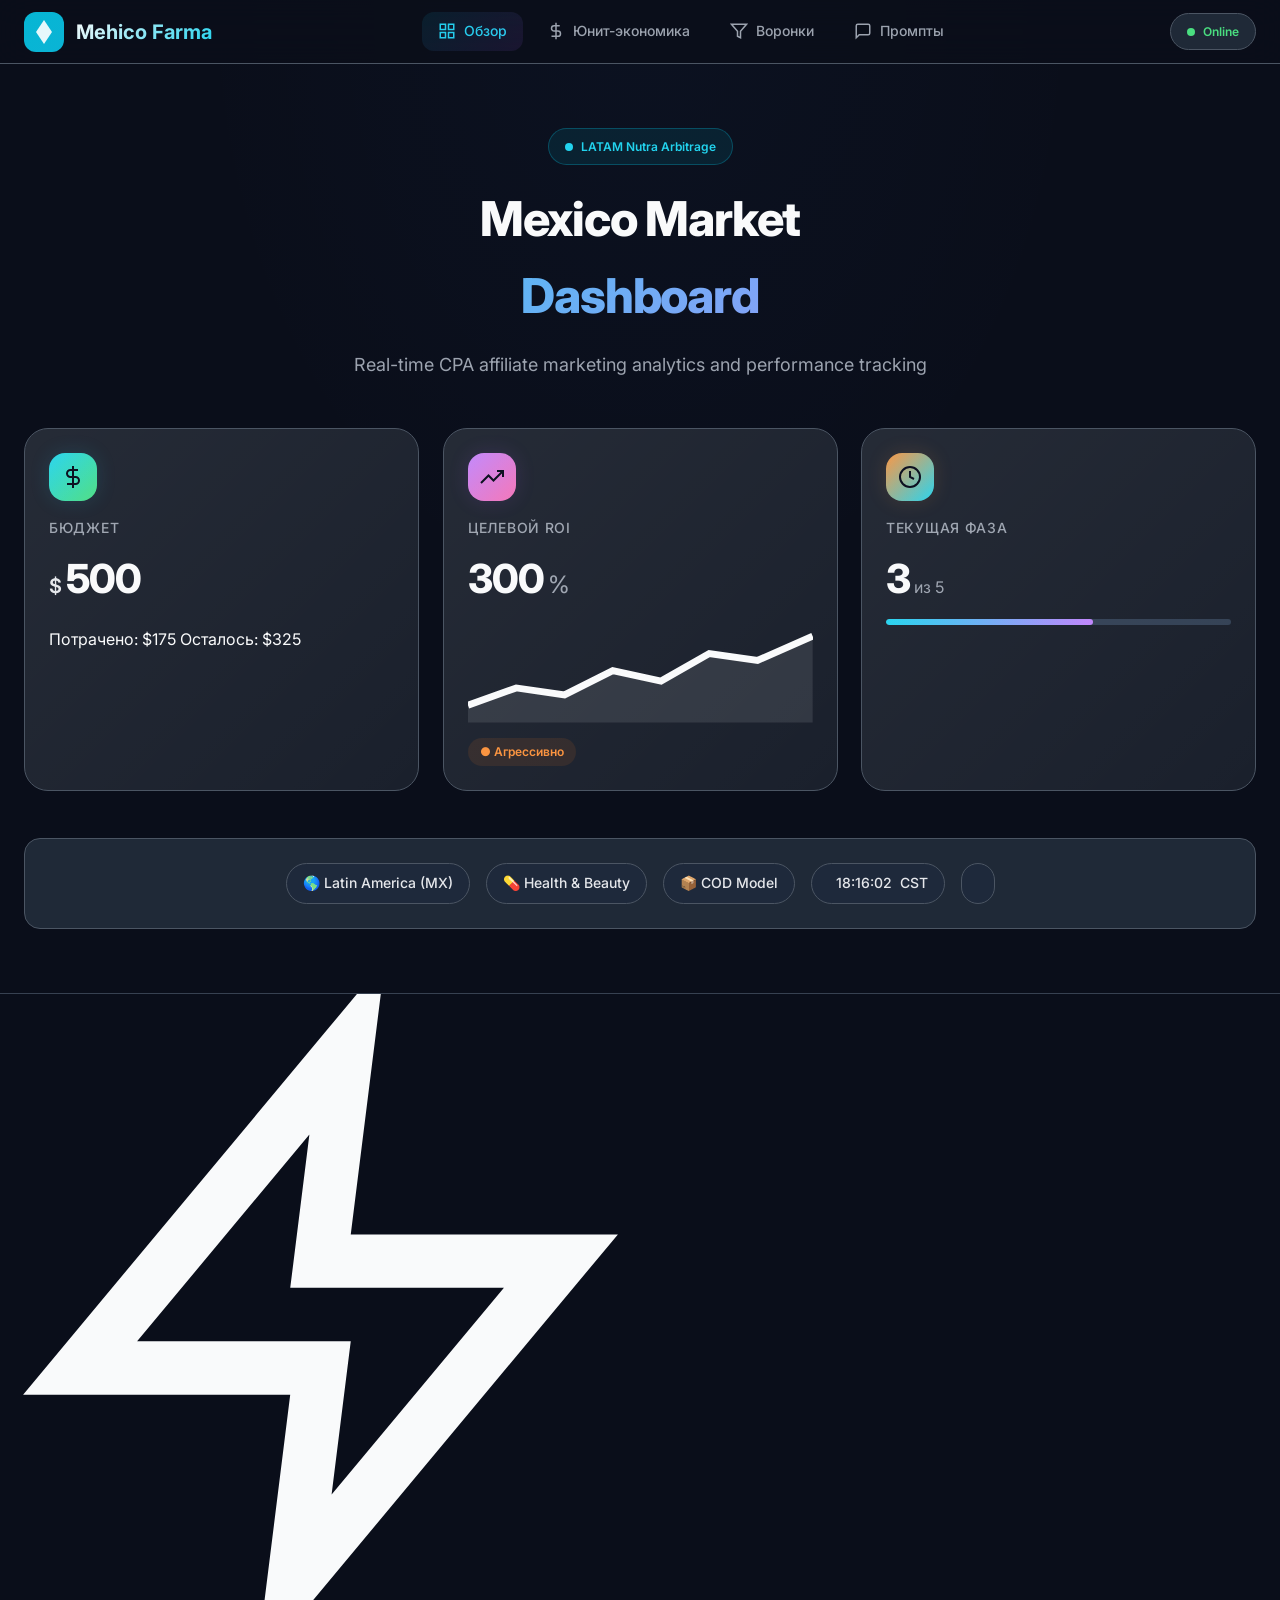
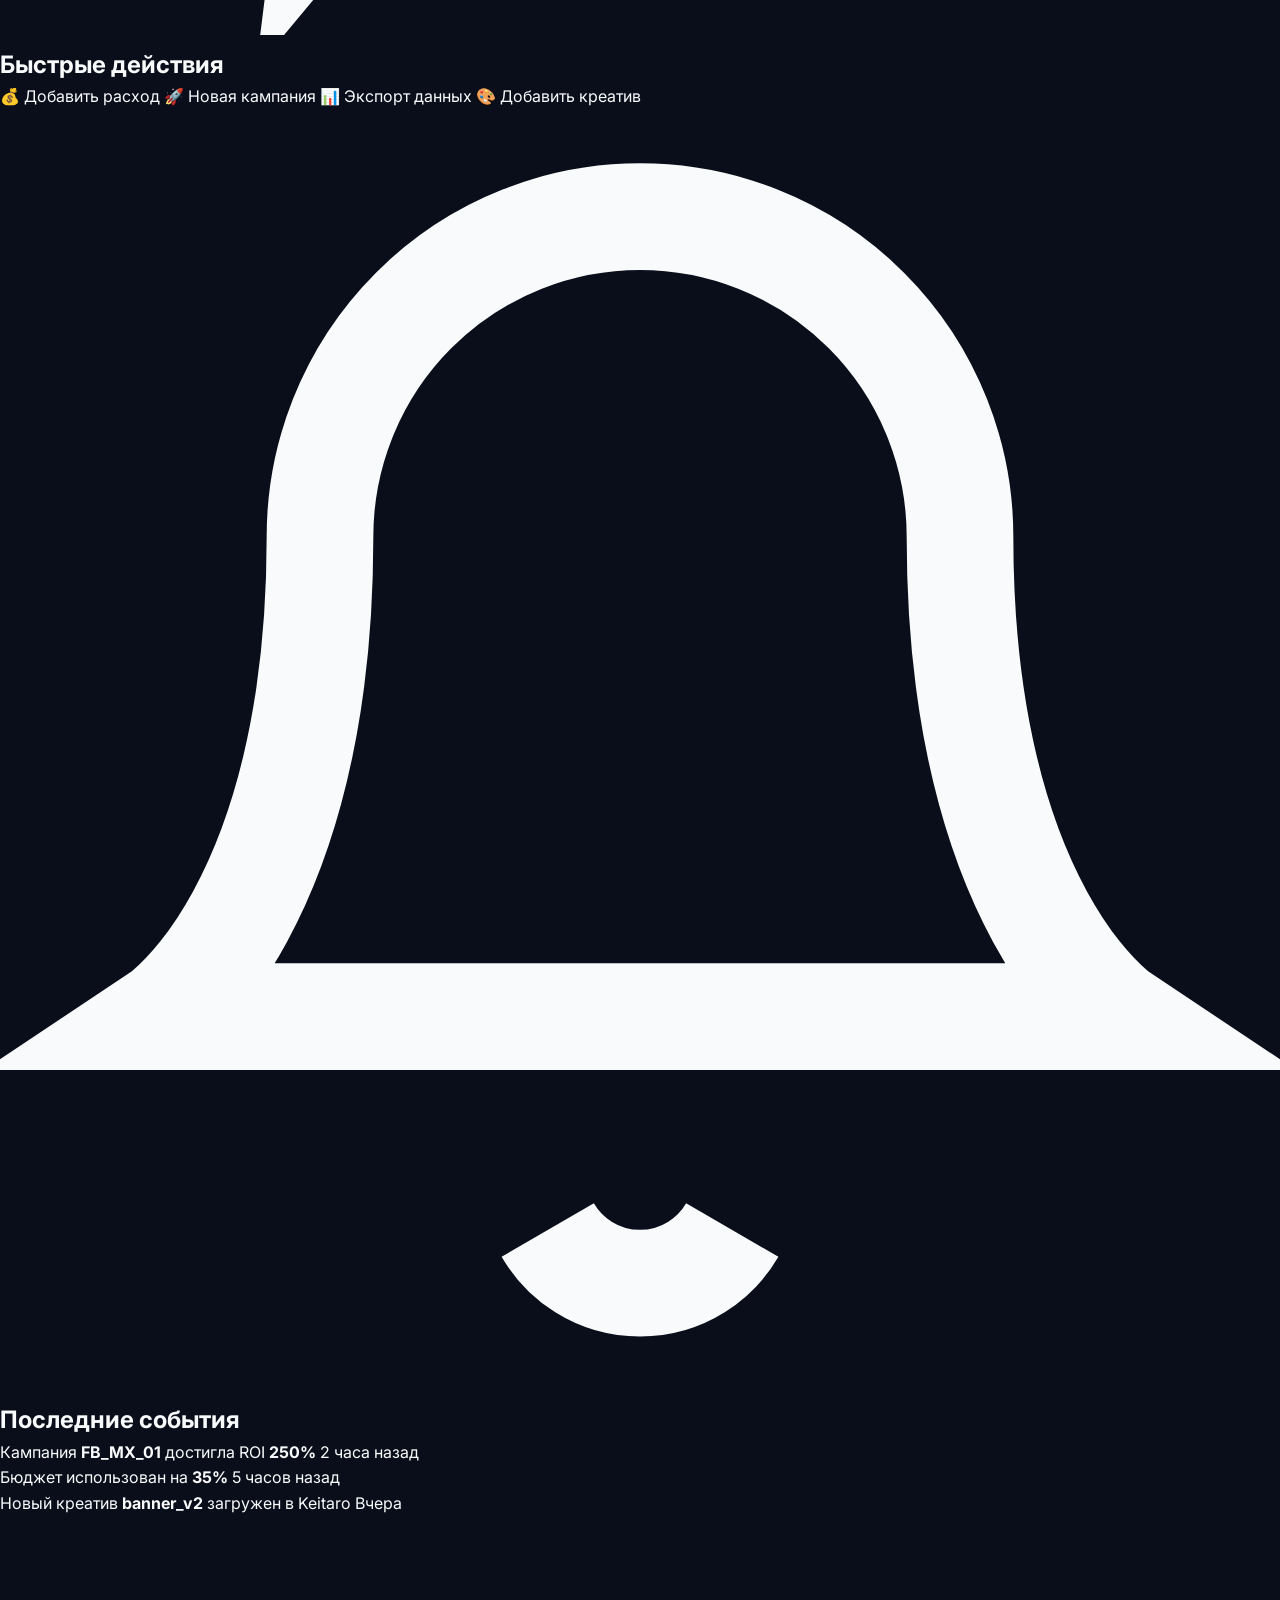
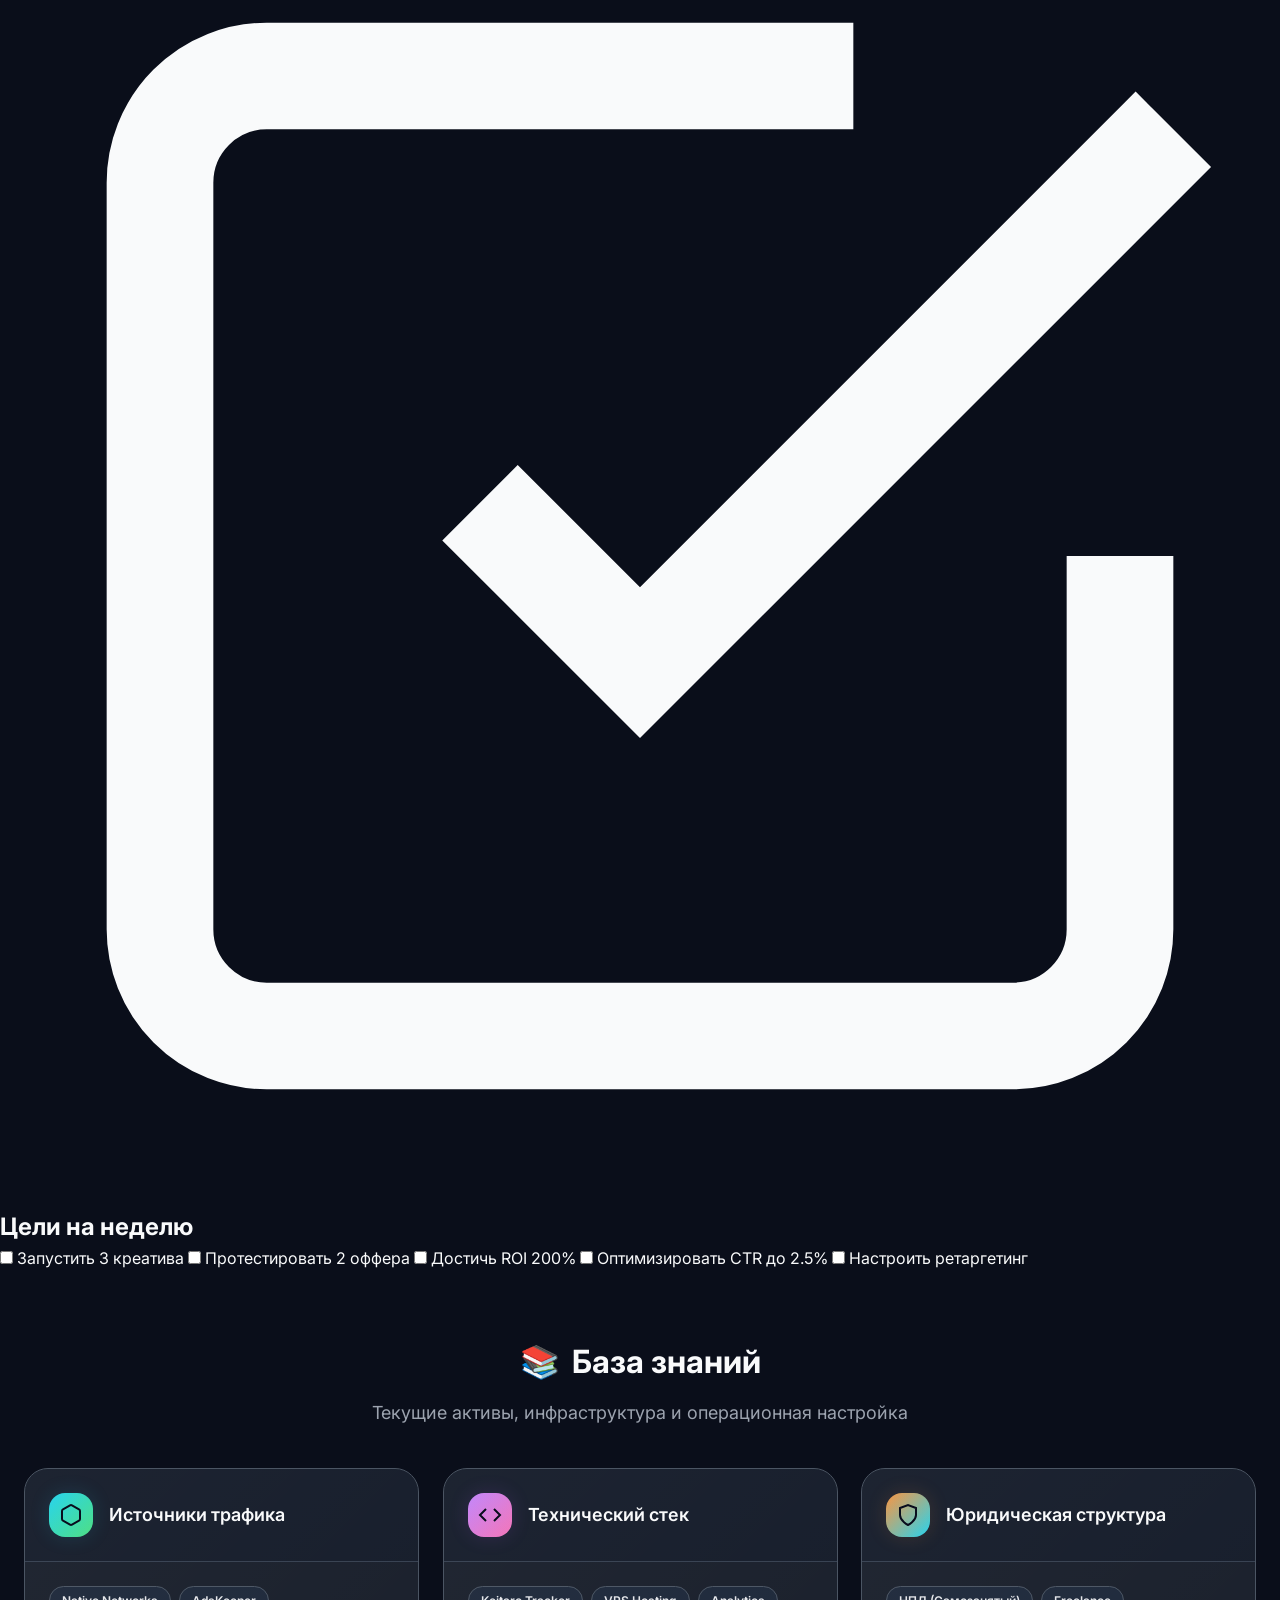
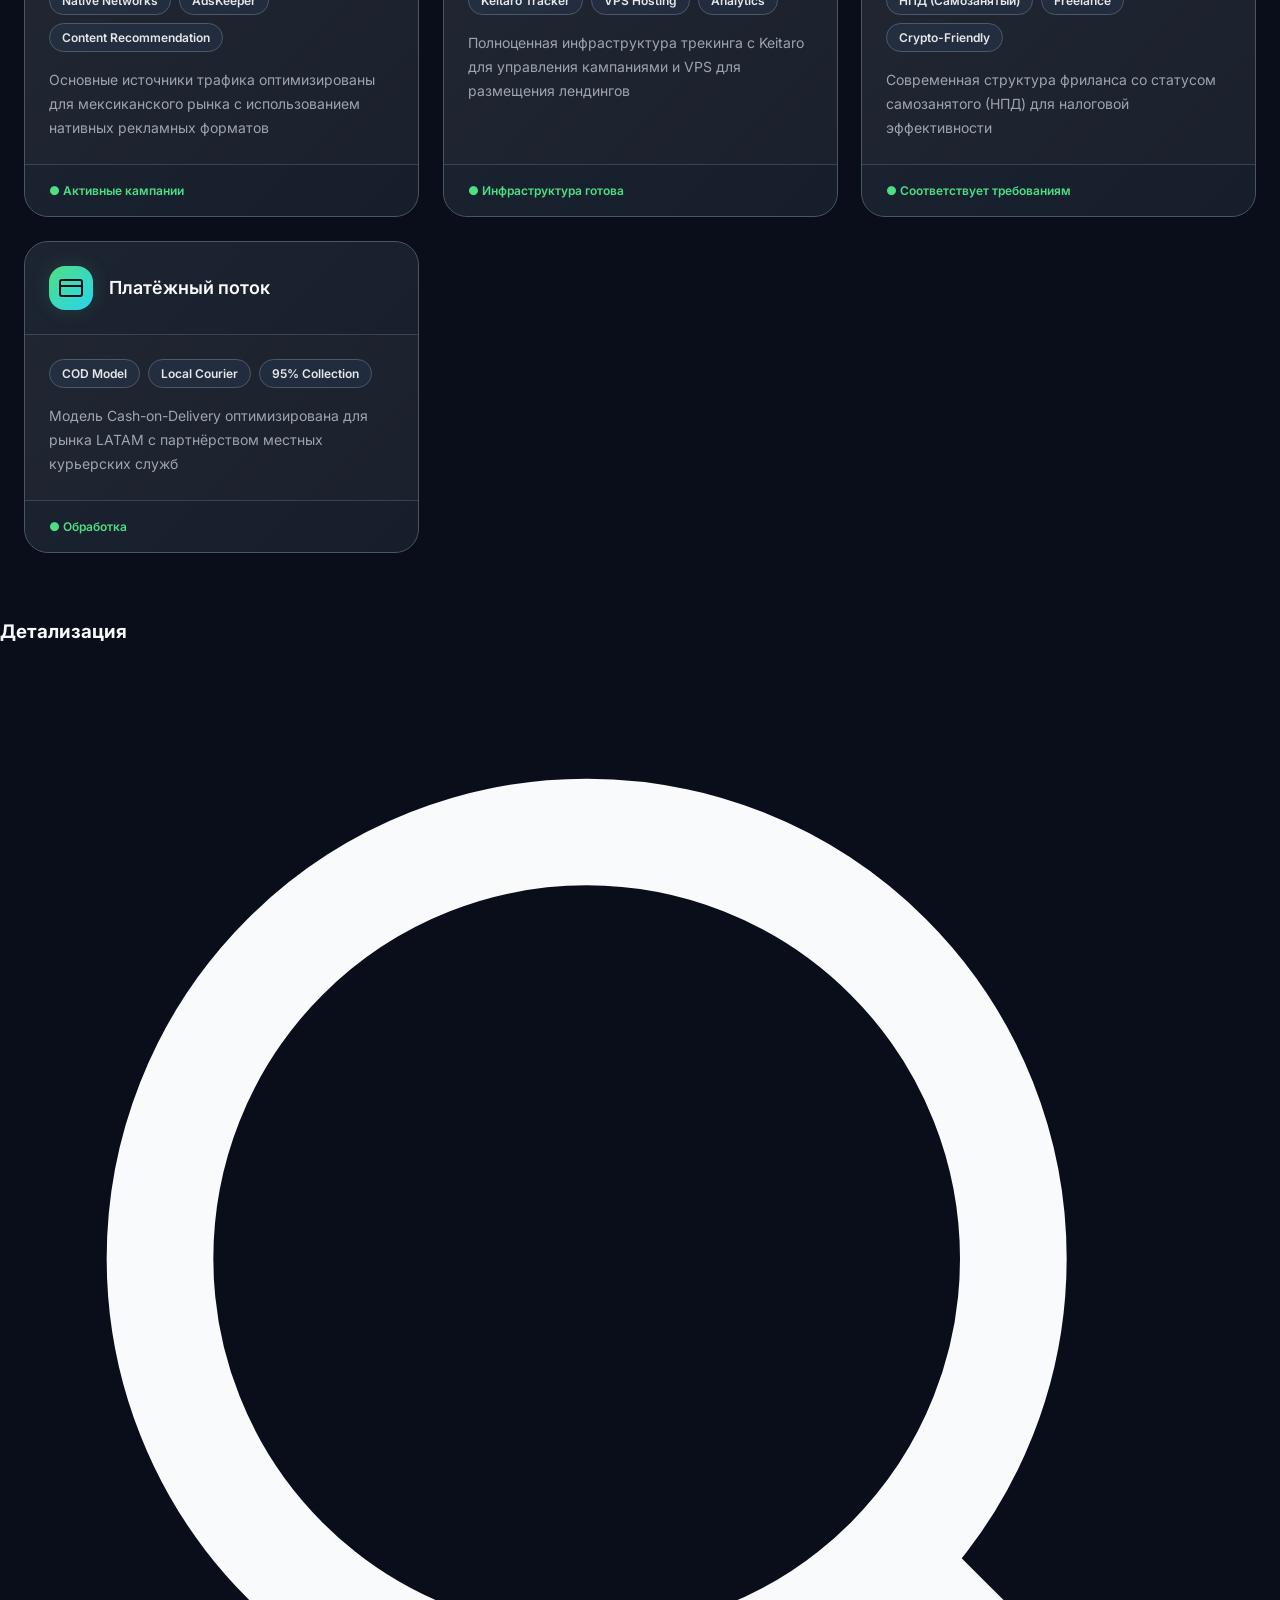
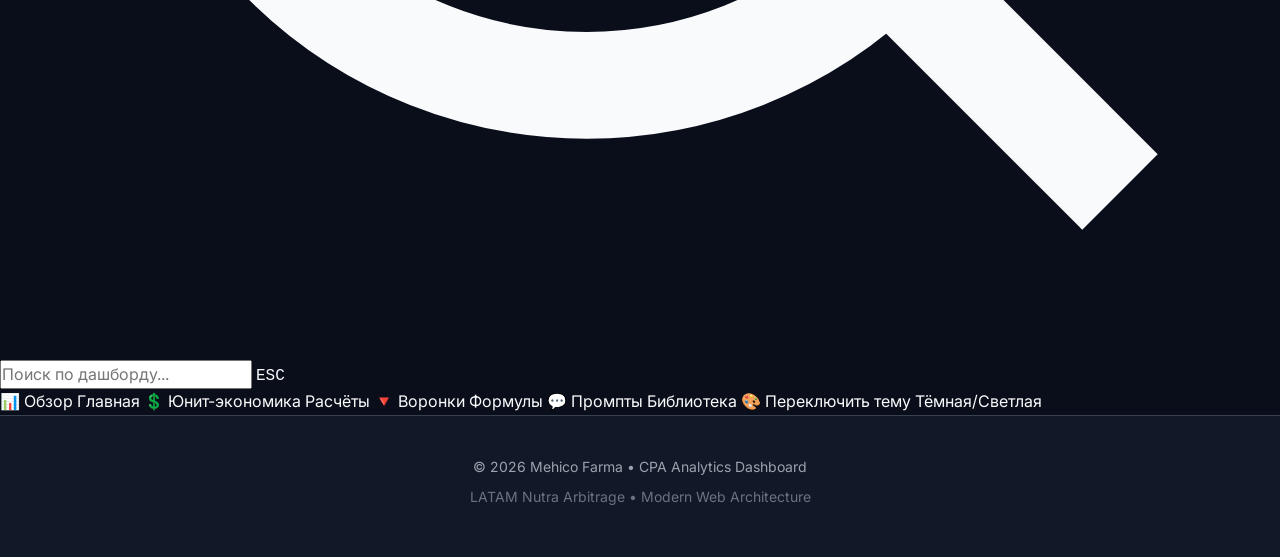
==== commit 559e1aac: "feat: add dashboard enhancements - budget bar, sparklines, Mexico time, modal, command palette, goal" ====
--- a/index.html
+++ b/index.html
@@ -122,7 +122,7 @@
 
                 <!-- KPI Cards -->
                 <div class="hero__metrics">
-                    <article class="hero__metric metric" data-tilt>
+                    <article class="hero__metric metric" data-tilt data-metric="budget">
                         <div class="metric__icon metric__icon--budget">
                             <svg viewBox="0 0 24 24" fill="none" stroke="currentColor" stroke-width="2">
                                 <line x1="12" y1="1" x2="12" y2="23"/>
@@ -130,16 +130,22 @@
                             </svg>
                         </div>
                         <div class="metric__content">
-                            <span class="metric__label">Начальный бюджет</span>
+                            <span class="metric__label">Бюджет</span>
                             <div class="metric__value">
                                 <span class="metric__currency">$</span>
                                 <span class="metric__number" data-counter data-target="500">0</span>
                             </div>
-                            <span class="metric__status metric__status--active">● Доступно</span>
-                        </div>
-                    </article>
-
-                    <article class="hero__metric metric" data-tilt>
+                            <div class="metric__budget-bar">
+                                <div class="metric__budget-fill" style="--budget-used: 35%"></div>
+                            </div>
+                            <div class="metric__budget-info">
+                                <span class="metric__budget-spent">Потрачено: $175</span>
+                                <span class="metric__budget-remain">Осталось: $325</span>
+                            </div>
+                        </div>
+                    </article>
+
+                    <article class="hero__metric metric" data-tilt data-metric="roi">
                         <div class="metric__icon metric__icon--roi">
                             <svg viewBox="0 0 24 24" fill="none" stroke="currentColor" stroke-width="2">
                                 <polyline points="23 6 13.5 15.5 8.5 10.5 1 18"/>
@@ -152,11 +158,17 @@
                                 <span class="metric__number" data-counter data-target="300">0</span>
                                 <span class="metric__percent">%</span>
                             </div>
+                            <div class="metric__sparkline">
+                                <svg class="sparkline-svg" viewBox="0 0 100 30" preserveAspectRatio="none">
+                                    <polyline class="sparkline-line" points="0,25 14,20 28,22 42,15 56,18 70,10 84,12 100,5" fill="none" stroke="currentColor" stroke-width="2"/>
+                                    <polyline class="sparkline-area" points="0,30 0,25 14,20 28,22 42,15 56,18 70,10 84,12 100,5 100,30" fill="currentColor" opacity="0.1"/>
+                                </svg>
+                            </div>
                             <span class="metric__status metric__status--warning">● Агрессивно</span>
                         </div>
                     </article>
 
-                    <article class="hero__metric metric" data-tilt>
+                    <article class="hero__metric metric" data-tilt data-metric="phase">
                         <div class="metric__icon metric__icon--phase">
                             <svg viewBox="0 0 24 24" fill="none" stroke="currentColor" stroke-width="2">
                                 <circle cx="12" cy="12" r="10"/>
@@ -181,7 +193,131 @@
                     <span class="hero__tag">🌎 Latin America (MX)</span>
                     <span class="hero__tag">💊 Health & Beauty</span>
                     <span class="hero__tag">📦 COD Model</span>
-                    <span class="hero__tag">🕐 <time id="last-updated">--:--</time></span>
+                    <span class="hero__tag hero__tag--time">
+                        <svg class="hero__tag-icon" viewBox="0 0 24 24" fill="none" stroke="currentColor" stroke-width="2">
+                            <circle cx="12" cy="12" r="10"/>
+                            <polyline points="12 6 12 12 16 14"/>
+                        </svg>
+                        <time id="mexico-time">--:--</time>
+                        <span class="hero__tag--tz">CST</span>
+                    </span>
+                    <button class="hero__tag hero__tag--theme-toggle" id="theme-toggle" aria-label="Переключить тему">
+                        <svg class="hero__tag-icon theme-icon-light" viewBox="0 0 24 24" fill="none" stroke="currentColor" stroke-width="2">
+                            <circle cx="12" cy="12" r="5"/>
+                            <line x1="12" y1="1" x2="12" y2="3"/>
+                            <line x1="12" y1="21" x2="12" y2="23"/>
+                            <line x1="4.22" y1="4.22" x2="5.64" y2="5.64"/>
+                            <line x1="18.36" y1="18.36" x2="19.78" y2="19.78"/>
+                            <line x1="1" y1="12" x2="3" y2="12"/>
+                            <line x1="21" y1="12" x2="23" y2="12"/>
+                            <line x1="4.22" y1="19.78" x2="5.64" y2="18.36"/>
+                            <line x1="18.36" y1="5.64" x2="19.78" y2="4.22"/>
+                        </svg>
+                        <svg class="hero__tag-icon theme-icon-dark" viewBox="0 0 24 24" fill="none" stroke="currentColor" stroke-width="2" style="display:none">
+                            <path d="M21 12.79A9 9 0 1 1 11.21 3 7 7 0 0 0 21 12.79z"/>
+                        </svg>
+                    </button>
+                </div>
+            </div>
+        </section>
+
+        <!-- Quick Actions -->
+        <section class="quick-actions" aria-labelledby="actions-title">
+            <div class="quick-actions__container">
+                <h2 id="actions-title" class="quick-actions__title">
+                    <svg viewBox="0 0 24 24" fill="none" stroke="currentColor" stroke-width="2">
+                        <polygon points="13 2 3 14 12 14 11 22 21 10 12 10 13 2"/>
+                    </svg>
+                    Быстрые действия
+                </h2>
+                <div class="quick-actions__grid">
+                    <button class="quick-action-btn" data-action="add-expense">
+                        <span class="quick-action-btn__icon">💰</span>
+                        <span class="quick-action-btn__label">Добавить расход</span>
+                    </button>
+                    <button class="quick-action-btn" data-action="new-campaign">
+                        <span class="quick-action-btn__icon">🚀</span>
+                        <span class="quick-action-btn__label">Новая кампания</span>
+                    </button>
+                    <button class="quick-action-btn" data-action="export-data">
+                        <span class="quick-action-btn__icon">📊</span>
+                        <span class="quick-action-btn__label">Экспорт данных</span>
+                    </button>
+                    <button class="quick-action-btn" data-action="add-creative">
+                        <span class="quick-action-btn__icon">🎨</span>
+                        <span class="quick-action-btn__label">Добавить креатив</span>
+                    </button>
+                </div>
+            </div>
+        </section>
+
+        <!-- Notifications -->
+        <section class="notifications" aria-labelledby="notifications-title">
+            <div class="notifications__container">
+                <h2 id="notifications-title" class="notifications__title">
+                    <svg viewBox="0 0 24 24" fill="none" stroke="currentColor" stroke-width="2">
+                        <path d="M18 8A6 6 0 0 0 6 8c0 7-3 9-3 9h18s-3-2-3-9"/>
+                        <path d="M13.73 21a2 2 0 0 1-3.46 0"/>
+                    </svg>
+                    Последние события
+                </h2>
+                <div class="notifications__list" id="notifications-list">
+                    <div class="notification-item notification-item--success">
+                        <span class="notification-item__dot"></span>
+                        <div class="notification-item__content">
+                            <span class="notification-item__text">Кампания <strong>FB_MX_01</strong> достигла ROI <strong>250%</strong></span>
+                            <span class="notification-item__time">2 часа назад</span>
+                        </div>
+                    </div>
+                    <div class="notification-item notification-item--warning">
+                        <span class="notification-item__dot"></span>
+                        <div class="notification-item__content">
+                            <span class="notification-item__text">Бюджет использован на <strong>35%</strong></span>
+                            <span class="notification-item__time">5 часов назад</span>
+                        </div>
+                    </div>
+                    <div class="notification-item notification-item--info">
+                        <span class="notification-item__dot"></span>
+                        <div class="notification-item__content">
+                            <span class="notification-item__text">Новый креатив <strong>banner_v2</strong> загружен в Keitaro</span>
+                            <span class="notification-item__time">Вчера</span>
+                        </div>
+                    </div>
+                </div>
+            </div>
+        </section>
+
+        <!-- Weekly Goals -->
+        <section class="weekly-goals" aria-labelledby="goals-title">
+            <div class="weekly-goals__container">
+                <h2 id="goals-title" class="weekly-goals__title">
+                    <svg viewBox="0 0 24 24" fill="none" stroke="currentColor" stroke-width="2">
+                        <path d="M9 11l3 3L22 4"/>
+                        <path d="M21 12v7a2 2 0 0 1-2 2H5a2 2 0 0 1-2-2V5a2 2 0 0 1 2-2h11"/>
+                    </svg>
+                    Цели на неделю
+                </h2>
+                <div class="weekly-goals__list" id="weekly-goals-list">
+                    <label class="goal-item">
+                        <input type="checkbox" class="goal-item__checkbox" data-goal="1">
+                        <span class="goal-item__text">Запустить 3 креатива</span>
+                    </label>
+                    <label class="goal-item">
+                        <input type="checkbox" class="goal-item__checkbox" data-goal="2">
+                        <span class="goal-item__text">Протестировать 2 оффера</span>
+                    </label>
+                    <label class="goal-item">
+                        <input type="checkbox" class="goal-item__checkbox" data-goal="3">
+                        <span class="goal-item__text">Достичь ROI 200%</span>
+                    </label>
+                    <label class="goal-item">
+                        <input type="checkbox" class="goal-item__checkbox" data-goal="4">
+                        <span class="goal-item__text">Оптимизировать CTR до 2.5%</span>
+                    </label>
+                    <label class="goal-item">
+                        <input type="checkbox" class="goal-item__checkbox" data-goal="5">
+                        <span class="goal-item__text">Настроить ретаргетинг</span>
+                    </label>
                 </div>
             </div>
         </section>
@@ -307,6 +443,69 @@
     </main>
 
     <!-- ============================================
+         MODAL: Metric Detail
+         ============================================ -->
+    <div class="modal-overlay" id="modal-overlay" role="dialog" aria-modal="true" aria-hidden="true">
+        <div class="modal" id="metric-modal">
+            <div class="modal__header">
+                <h3 class="modal__title" id="modal-title">Детализация</h3>
+                <button class="modal__close" id="modal-close" aria-label="Закрыть">
+                    <svg viewBox="0 0 24 24" fill="none" stroke="currentColor" stroke-width="2">
+                        <line x1="18" y1="6" x2="6" y2="18"/>
+                        <line x1="6" y1="6" x2="18" y2="18"/>
+                    </svg>
+                </button>
+            </div>
+            <div class="modal__body" id="modal-body">
+                <!-- Dynamic content -->
+            </div>
+        </div>
+    </div>
+
+    <!-- ============================================
+         COMMAND PALETTE: Cmd+K / Ctrl+K
+         ============================================ -->
+    <div class="command-palette-overlay" id="command-palette-overlay" role="dialog" aria-modal="true" aria-hidden="true">
+        <div class="command-palette" id="command-palette">
+            <div class="command-palette__input-wrapper">
+                <svg class="command-palette__search-icon" viewBox="0 0 24 24" fill="none" stroke="currentColor" stroke-width="2">
+                    <circle cx="11" cy="11" r="8"/>
+                    <line x1="21" y1="21" x2="16.65" y2="16.65"/>
+                </svg>
+                <input type="text" class="command-palette__input" id="command-palette-input" placeholder="Поиск по дашборду..." autocomplete="off">
+                <kbd class="command-palette__kbd">ESC</kbd>
+            </div>
+            <div class="command-palette__results" id="command-palette-results">
+                <a href="index.html" class="command-palette__item" data-cmd="overview">
+                    <span class="command-palette__item-icon">📊</span>
+                    <span class="command-palette__item-label">Обзор</span>
+                    <span class="command-palette__item-shortcut">Главная</span>
+                </a>
+                <a href="unit-economics.html" class="command-palette__item" data-cmd="unit-economics">
+                    <span class="command-palette__item-icon">💲</span>
+                    <span class="command-palette__item-label">Юнит-экономика</span>
+                    <span class="command-palette__item-shortcut">Расчёты</span>
+                </a>
+                <a href="funnels.html" class="command-palette__item" data-cmd="funnels">
+                    <span class="command-palette__item-icon">🔻</span>
+                    <span class="command-palette__item-label">Воронки</span>
+                    <span class="command-palette__item-shortcut">Формулы</span>
+                </a>
+                <a href="prompts.html" class="command-palette__item" data-cmd="prompts">
+                    <span class="command-palette__item-icon">💬</span>
+                    <span class="command-palette__item-label">Промпты</span>
+                    <span class="command-palette__item-shortcut">Библиотека</span>
+                </a>
+                <button class="command-palette__item" data-cmd="theme">
+                    <span class="command-palette__item-icon">🎨</span>
+                    <span class="command-palette__item-label">Переключить тему</span>
+                    <span class="command-palette__item-shortcut">Тёмная/Светлая</span>
+                </button>
+            </div>
+        </div>
+    </div>
+
+    <!-- ============================================
          FOOTER
          ============================================ -->
     <footer class="footer" role="contentinfo">
@@ -328,6 +527,7 @@
     <script src="js/counter.js"></script>
     <script src="js/clipboard.js"></script>
     <script src="js/navigation.js"></script>
+    <script src="js/dashboard.js"></script>
     <script src="js/app.js"></script>
 </body>
 </html>
--- a/style.css
+++ b/style.css
@@ -41,6 +41,8 @@
     --red-400: #f87171;
     --red-500: #ef4444;
     --red-600: #dc2626;
+    --pink-400: #f472b6;
+    --pink-500: #ec4899;
 
     /* Semantic Colors - Professional */
     --bg-primary: #0a0e1a;
@@ -48,6 +50,7 @@
     --bg-tertiary: #1f2937;
     --bg-card: #1a202c;
     --bg-surface: #2d3748;
+    --bg-glass: rgba(10, 14, 26, 0.8);
 
     --text-primary: #f9fafb;
     --text-secondary: #e5e7eb;
@@ -4655,7 +4658,10 @@
     .hero__container,
     .knowledge-base__container,
     .unit-economics__container,
-    .footer__container {
+    .footer__container,
+    .quick-actions__container,
+    .notifications__container,
+    .weekly-goals__container {
         padding: 0 var(--space-4);
     }
 
@@ -4715,10 +4721,22 @@
     .input-group__input {
         padding-right: var(--space-8);
     }
+
+    .quick-actions__grid {
+        grid-template-columns: repeat(2, 1fr);
+    }
+
+    .command-palette {
+        margin: 0 var(--space-4);
+    }
+
+    .modal {
+        margin: var(--space-4);
+    }
 }
 
 /* ==========================================================================
-   10. ACCESSIBILITY
+   19. ACCESSIBILITY
    ========================================================================== */
 
 /* Reduced Motion */
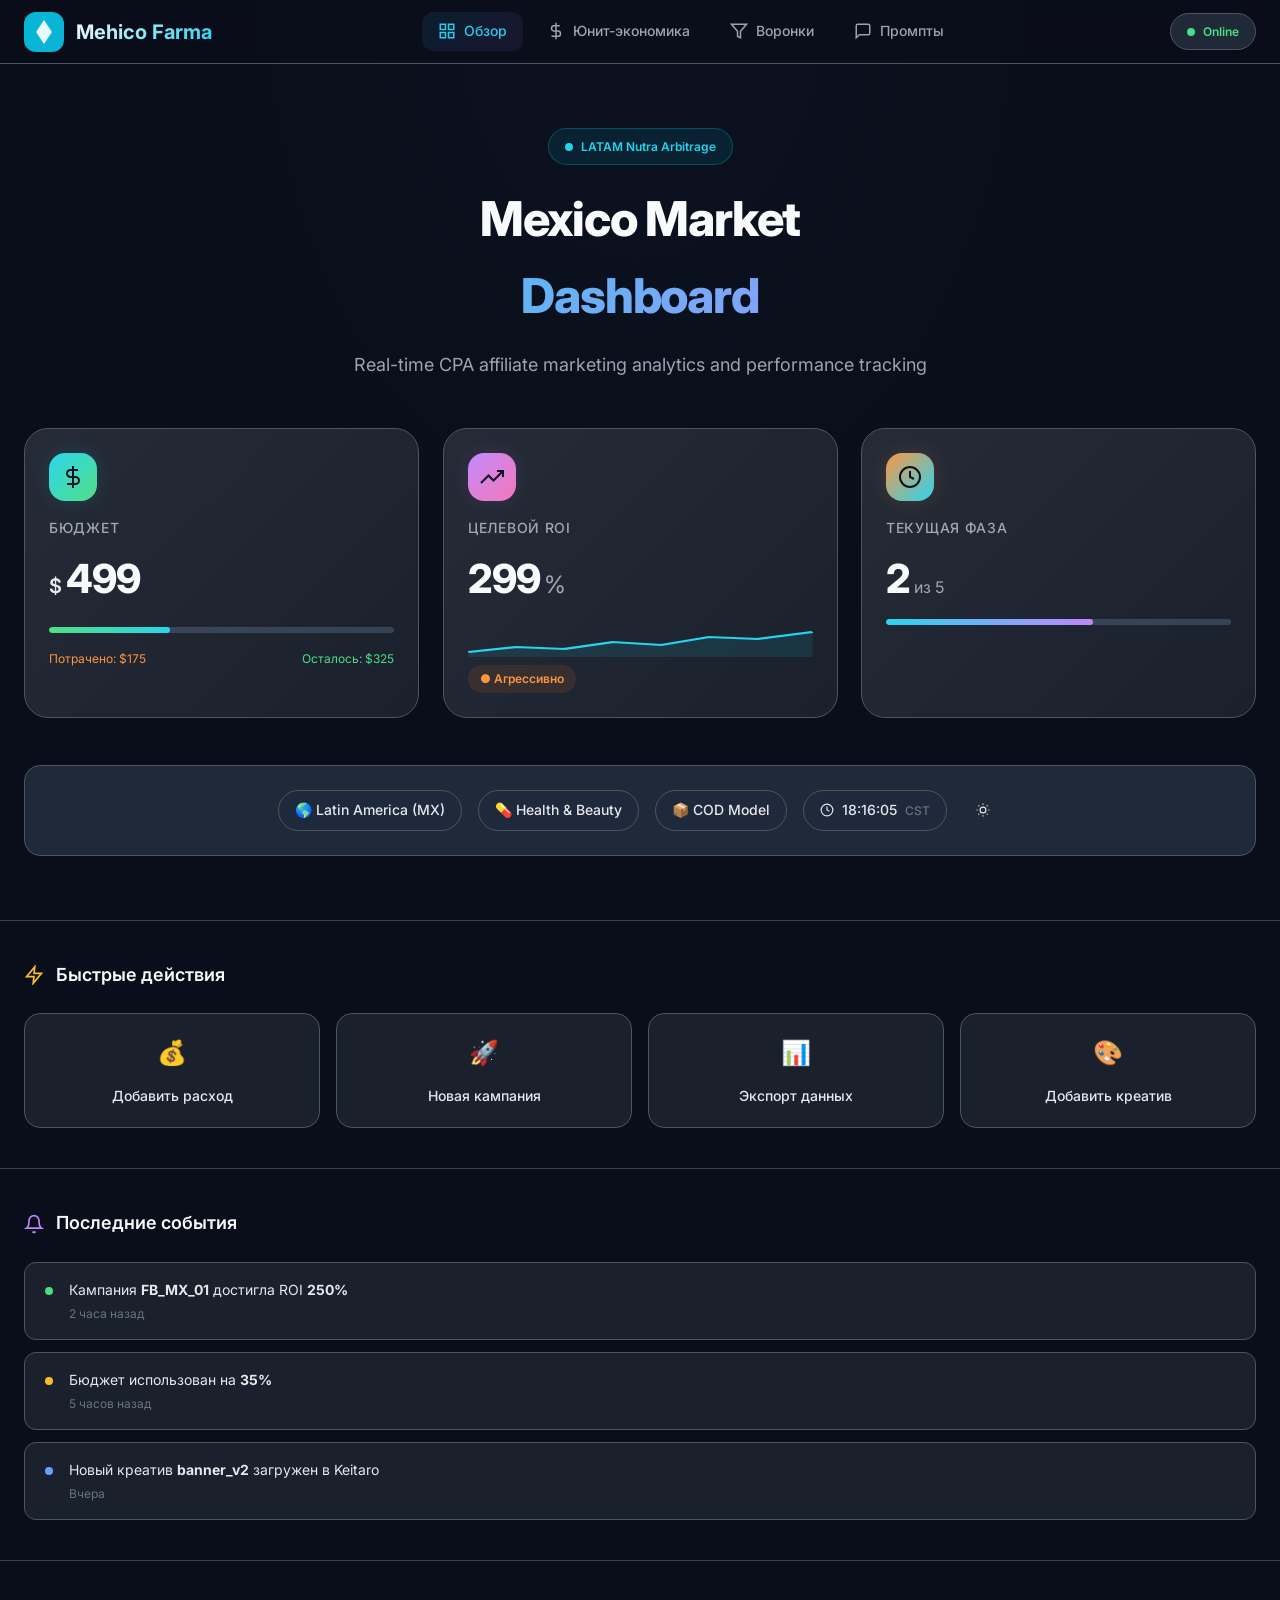
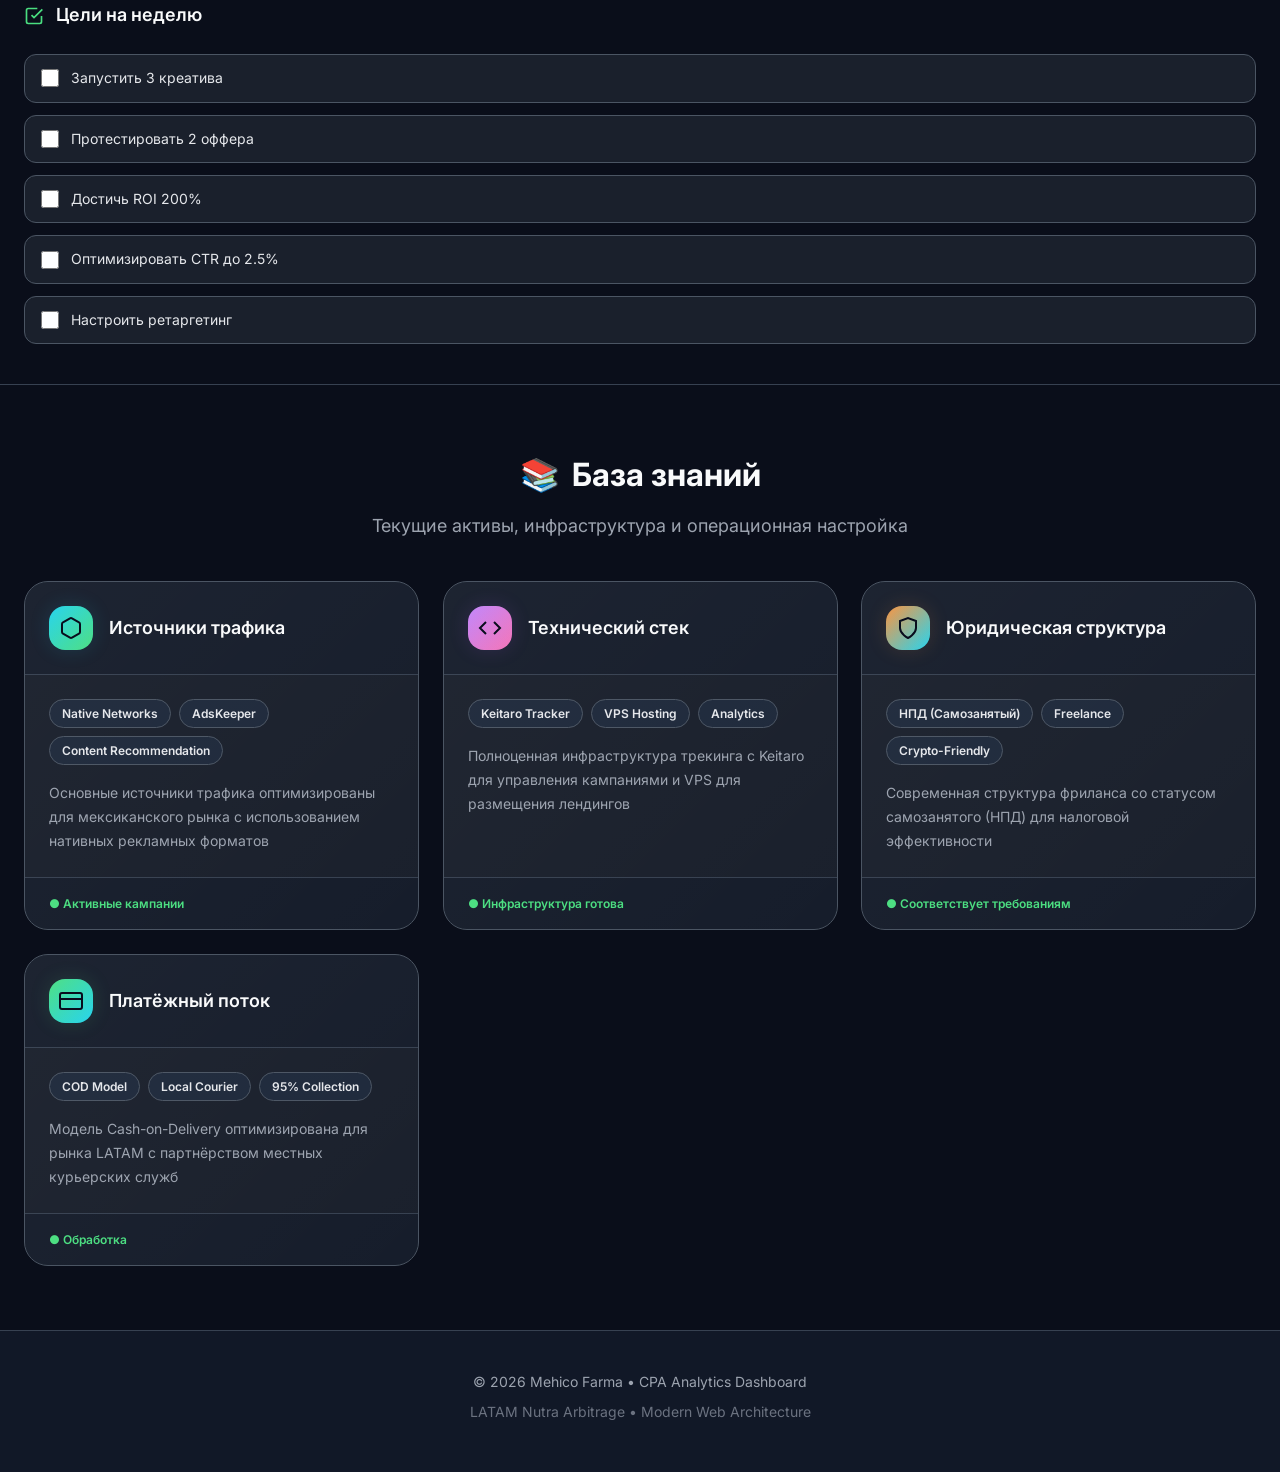
==== commit c5e5f391: "fix: complete mobile overhaul - burger menu, bottom nav, responsive funnels & unit-economics" ====
--- a/index.html
+++ b/index.html
@@ -443,6 +443,40 @@
     </main>
 
     <!-- ============================================
+         BOTTOM NAVIGATION: Mobile Only
+         ============================================ -->
+    <nav class="bottom-nav" role="navigation" aria-label="Мобильная навигация">
+        <a href="index.html" class="bottom-nav__item bottom-nav__item--active">
+            <svg class="bottom-nav__icon" viewBox="0 0 24 24" fill="none" stroke="currentColor" stroke-width="2">
+                <rect x="3" y="3" width="7" height="7"/>
+                <rect x="14" y="3" width="7" height="7"/>
+                <rect x="14" y="14" width="7" height="7"/>
+                <rect x="3" y="14" width="7" height="7"/>
+            </svg>
+            <span class="bottom-nav__label">Обзор</span>
+        </a>
+        <a href="unit-economics.html" class="bottom-nav__item">
+            <svg class="bottom-nav__icon" viewBox="0 0 24 24" fill="none" stroke="currentColor" stroke-width="2">
+                <line x1="12" y1="1" x2="12" y2="23"/>
+                <path d="M17 5H9.5a3.5 3.5 0 0 0 0 7h5a3.5 3.5 0 0 1 0 7H6"/>
+            </svg>
+            <span class="bottom-nav__label">Экономика</span>
+        </a>
+        <a href="funnels.html" class="bottom-nav__item">
+            <svg class="bottom-nav__icon" viewBox="0 0 24 24" fill="none" stroke="currentColor" stroke-width="2">
+                <polygon points="22 3 2 3 10 12.46 10 19 14 21 14 12.46 22 3"/>
+            </svg>
+            <span class="bottom-nav__label">Воронки</span>
+        </a>
+        <a href="prompts.html" class="bottom-nav__item">
+            <svg class="bottom-nav__icon" viewBox="0 0 24 24" fill="none" stroke="currentColor" stroke-width="2">
+                <path d="M21 15a2 2 0 0 1-2 2H7l-4 4V5a2 2 0 0 1 2-2h14a2 2 0 0 1 2 2z"/>
+            </svg>
+            <span class="bottom-nav__label">Промпты</span>
+        </a>
+    </nav>
+
+    <!-- ============================================
          MODAL: Metric Detail
          ============================================ -->
     <div class="modal-overlay" id="modal-overlay" role="dialog" aria-modal="true" aria-hidden="true">
--- a/style.css
+++ b/style.css
@@ -380,6 +380,8 @@
     flex-direction: column;
     gap: 4px;
     padding: var(--space-2);
+    cursor: pointer;
+    z-index: var(--z-fixed);
 }
 
 .header__menu-toggle span {
@@ -388,6 +390,63 @@
     background: var(--text-primary);
     border-radius: var(--radius-full);
     transition: all var(--transition-fast);
+}
+
+.header__menu-toggle--active span:nth-child(1) {
+    transform: rotate(45deg) translate(5px, 5px);
+}
+
+.header__menu-toggle--active span:nth-child(2) {
+    opacity: 0;
+}
+
+.header__menu-toggle--active span:nth-child(3) {
+    transform: rotate(-45deg) translate(5px, -5px);
+}
+
+/* Mobile Navigation Overlay */
+@media (max-width: 1024px) {
+    .header__nav {
+        position: fixed;
+        top: var(--header-height);
+        left: 0;
+        right: 0;
+        bottom: 0;
+        background: var(--bg-primary);
+        display: flex;
+        flex-direction: column;
+        padding: var(--space-6);
+        transform: translateX(100%);
+        transition: transform var(--transition-base);
+        z-index: calc(var(--z-fixed) - 1);
+        overflow-y: auto;
+    }
+
+    .header__nav--open {
+        transform: translateX(0);
+    }
+
+    .header__nav-list {
+        display: flex;
+        flex-direction: column;
+        gap: var(--space-2);
+    }
+
+    .header__nav-link {
+        display: flex;
+        align-items: center;
+        gap: var(--space-3);
+        padding: var(--space-4);
+        min-height: 48px;
+        font-size: 1.125rem;
+        border-radius: var(--radius-lg);
+    }
+
+    .header__nav-icon {
+        width: 1.5rem;
+        height: 1.5rem;
+        flex-shrink: 0;
+    }
 }
 
 /* ==========================================================================
@@ -879,6 +938,101 @@
 }
 
 /* ==========================================================================
+   10. BOTTOM NAVIGATION - Mobile Only
+   ========================================================================== */
+
+.bottom-nav {
+    display: none;
+    position: fixed;
+    bottom: 0;
+    left: 0;
+    right: 0;
+    height: 64px;
+    background: var(--bg-glass);
+    backdrop-filter: blur(16px);
+    -webkit-backdrop-filter: blur(16px);
+    border-top: 1px solid var(--border-primary);
+    z-index: var(--z-fixed);
+    padding: 0;
+    justify-content: space-around;
+    align-items: center;
+    gap: 0;
+}
+
+.bottom-nav__item {
+    display: flex;
+    flex-direction: column;
+    align-items: center;
+    justify-content: center;
+    gap: 2px;
+    flex: 1;
+    height: 100%;
+    padding: var(--space-1) var(--space-2);
+    color: var(--text-muted);
+    font-size: 0.625rem;
+    font-weight: 500;
+    text-decoration: none;
+    transition: all var(--transition-fast);
+    position: relative;
+    min-width: 0;
+}
+
+.bottom-nav__item::before {
+    content: '';
+    position: absolute;
+    top: 0;
+    left: 50%;
+    transform: translateX(-50%);
+    width: 0;
+    height: 2px;
+    background: var(--cyan-400);
+    transition: width var(--transition-fast);
+    border-radius: 0 0 var(--radius-full) var(--radius-full);
+}
+
+.bottom-nav__item:hover {
+    color: var(--text-secondary);
+}
+
+.bottom-nav__item--active {
+    color: var(--cyan-400);
+}
+
+.bottom-nav__item--active::before {
+    width: 60%;
+}
+
+.bottom-nav__icon {
+    width: 1.375rem;
+    height: 1.375rem;
+    flex-shrink: 0;
+}
+
+.bottom-nav__label {
+    white-space: nowrap;
+    overflow: hidden;
+    text-overflow: ellipsis;
+    max-width: 100%;
+    line-height: 1;
+}
+
+/* Show bottom nav only on mobile */
+@media (max-width: 1024px) {
+    .bottom-nav {
+        display: flex;
+    }
+
+    /* Add padding to main content to prevent overlap with bottom nav */
+    .main {
+        padding-bottom: 72px;
+    }
+
+    .footer {
+        padding-bottom: calc(var(--space-10) + 64px);
+    }
+}
+
+/* ==========================================================================
    9. FOOTER
    ========================================================================== */
 
@@ -1016,52 +1170,6 @@
     background: rgba(6, 182, 212, 0.1);
 }
 
-/* Quick Actions */
-.quick-actions {
-    display: flex;
-    gap: var(--space-2);
-}
-
-.quick-actions__btn {
-    padding: var(--space-2) var(--space-4);
-    border: 1px solid var(--border-primary);
-    border-radius: var(--radius-lg);
-    font-size: 0.75rem;
-    font-weight: 600;
-    cursor: pointer;
-    transition: all var(--transition-fast);
-}
-
-.quick-actions__btn--optimistic {
-    background: rgba(34, 197, 94, 0.1);
-    border-color: var(--green-400);
-    color: var(--green-400);
-}
-
-.quick-actions__btn--optimistic:hover {
-    background: rgba(34, 197, 94, 0.2);
-}
-
-.quick-actions__btn--realistic {
-    background: rgba(6, 182, 212, 0.1);
-    border-color: var(--cyan-400);
-    color: var(--cyan-400);
-}
-
-.quick-actions__btn--realistic:hover {
-    background: rgba(6, 182, 212, 0.2);
-}
-
-.quick-actions__btn--pessimistic {
-    background: rgba(239, 68, 68, 0.1);
-    border-color: var(--red-400);
-    color: var(--red-400);
-}
-
-.quick-actions__btn--pessimistic:hover {
-    background: rgba(239, 68, 68, 0.2);
-}
-
 /* Export Actions */
 .export-actions {
     display: flex;
@@ -1090,6 +1198,53 @@
 .export-actions__btn:hover {
     border-color: var(--cyan-400);
     color: var(--text-primary);
+}
+
+/* Quick Actions (Unit Economics page) */
+.unit-economics .quick-actions {
+    display: flex;
+    gap: var(--space-2);
+}
+
+.unit-economics .quick-actions__btn {
+    padding: var(--space-2) var(--space-4);
+    border: 1px solid var(--border-primary);
+    border-radius: var(--radius-lg);
+    font-size: 0.75rem;
+    font-weight: 600;
+    cursor: pointer;
+    transition: all var(--transition-fast);
+    white-space: nowrap;
+}
+
+.unit-economics .quick-actions__btn--optimistic {
+    background: rgba(34, 197, 94, 0.1);
+    border-color: var(--green-400);
+    color: var(--green-400);
+}
+
+.unit-economics .quick-actions__btn--optimistic:hover {
+    background: rgba(34, 197, 94, 0.2);
+}
+
+.unit-economics .quick-actions__btn--realistic {
+    background: rgba(6, 182, 212, 0.1);
+    border-color: var(--cyan-400);
+    color: var(--cyan-400);
+}
+
+.unit-economics .quick-actions__btn--realistic:hover {
+    background: rgba(6, 182, 212, 0.2);
+}
+
+.unit-economics .quick-actions__btn--pessimistic {
+    background: rgba(239, 68, 68, 0.1);
+    border-color: var(--red-400);
+    color: var(--red-400);
+}
+
+.unit-economics .quick-actions__btn--pessimistic:hover {
+    background: rgba(239, 68, 68, 0.2);
 }
 
 /* Layout */
@@ -4608,16 +4763,20 @@
         grid-template-columns: auto 1fr;
     }
 
-    .header__nav {
-        display: none;
-    }
-
     .header__status {
         display: none;
     }
 
     .header__menu-toggle {
         display: flex;
+    }
+
+    .hero__metrics {
+        grid-template-columns: repeat(2, 1fr);
+    }
+
+    .knowledge-base__grid {
+        grid-template-columns: repeat(2, 1fr);
     }
 
     .unit-economics__layout {
@@ -4629,7 +4788,17 @@
         top: 0;
     }
 
+    .unit-economics__header {
+        flex-direction: column;
+        align-items: flex-start;
+    }
+
     .unit-economics__actions {
+        width: 100%;
+        flex-wrap: wrap;
+    }
+
+    .scenario-selector {
         width: 100%;
     }
 
@@ -4638,6 +4807,7 @@
     .export-actions {
         width: 100%;
         justify-content: center;
+        flex-wrap: wrap;
     }
 
     .metrics-panel__grid {
@@ -4646,6 +4816,20 @@
 
     .metric-card--lg {
         grid-column: span 2;
+    }
+
+    .quick-actions__grid {
+        grid-template-columns: repeat(2, 1fr);
+    }
+
+    .modal {
+        max-width: 95vw;
+        margin: var(--space-4);
+    }
+
+    .command-palette {
+        max-width: 95vw;
+        margin: 0 var(--space-4);
     }
 }
 
@@ -4655,6 +4839,20 @@
         --header-height: 3.5rem;
     }
 
+    /* Touch-friendly: all interactive elements min 48px */
+    button, 
+    input, 
+    select, 
+    textarea,
+    .header__nav-link,
+    .quick-action-btn,
+    .goal-item,
+    .kb-card,
+    .metric {
+        min-height: 48px;
+    }
+
+    /* Containers */
     .hero__container,
     .knowledge-base__container,
     .unit-economics__container,
@@ -4665,45 +4863,249 @@
         padding: 0 var(--space-4);
     }
 
+    /* Hero */
     .hero {
-        padding: var(--space-10) 0;
+        padding: var(--space-6) 0;
+    }
+
+    .hero__title {
+        font-size: 1.5rem;
+        line-height: 1.3;
+    }
+
+    .hero__subtitle {
+        font-size: 0.875rem;
+        line-height: 1.5;
+    }
+
+    .hero__badge {
+        font-size: 0.688rem;
+        padding: var(--space-1) var(--space-3);
     }
 
     .hero__metrics {
         grid-template-columns: 1fr;
+        gap: var(--space-4);
     }
 
     .hero__tags {
         flex-direction: column;
-        align-items: center;
+        align-items: stretch;
+        gap: var(--space-2);
+    }
+
+    .hero__tag {
+        justify-content: center;
+        padding: var(--space-3) var(--space-4);
+        min-height: 44px;
+    }
+
+    /* Metric Cards */
+    .metric {
+        padding: var(--space-4);
     }
 
     .metric__number {
-        font-size: 2rem;
-    }
-
+        font-size: 1.75rem;
+    }
+
+    .metric__icon {
+        width: 2.5rem;
+        height: 2.5rem;
+    }
+
+    .metric__label {
+        font-size: 0.75rem;
+    }
+
+    .metric__status {
+        font-size: 0.688rem;
+        padding: var(--space-1) var(--space-2);
+    }
+
+    /* Knowledge Base */
     .knowledge-base {
-        padding: var(--space-10) 0;
+        padding: var(--space-6) 0;
     }
 
     .knowledge-base__grid {
         grid-template-columns: 1fr;
-    }
-
+        gap: var(--space-4);
+    }
+
+    .knowledge-base__title {
+        font-size: 1.25rem;
+    }
+
+    .knowledge-base__subtitle {
+        font-size: 0.875rem;
+    }
+
+    .kb-card {
+        padding: 0;
+    }
+
+    .kb-card__header {
+        padding: var(--space-4);
+    }
+
+    .kb-card__body {
+        padding: var(--space-4);
+    }
+
+    .kb-card__footer {
+        padding: var(--space-3) var(--space-4);
+    }
+
+    .kb-card__icon {
+        width: 2.5rem;
+        height: 2.5rem;
+    }
+
+    .kb-card__title {
+        font-size: 1rem;
+    }
+
+    .kb-card__description {
+        font-size: 0.813rem;
+    }
+
+    /* Unit Economics */
     .unit-economics {
-        padding: var(--space-8) 0;
+        padding: var(--space-4) 0;
+    }
+
+    .unit-economics__title {
+        font-size: 1.25rem;
+    }
+
+    .unit-economics__subtitle {
+        font-size: 0.813rem;
     }
 
     .unit-economics__header {
+        gap: var(--space-4);
+        margin-bottom: var(--space-6);
+    }
+
+    .unit-economics__actions {
         flex-direction: column;
-    }
-
-    .unit-economics__title {
-        font-size: 1.5rem;
+        gap: var(--space-3);
+    }
+
+    .scenario-selector {
+        width: 100%;
+    }
+
+    .scenario-selector__select {
+        width: 100%;
+        min-height: 48px;
+        font-size: 1rem;
+    }
+
+    .quick-presets {
+        width: 100%;
+        overflow-x: auto;
+        padding-bottom: var(--space-2);
+        -webkit-overflow-scrolling: touch;
+    }
+
+    .quick-presets__btn {
+        white-space: nowrap;
+        min-height: 44px;
+        padding: var(--space-2) var(--space-4);
+        font-size: 0.875rem;
+    }
+
+    .quick-actions {
+        width: 100%;
+        flex-direction: column;
+    }
+
+    .quick-actions__btn {
+        width: 100%;
+        min-height: 44px;
+        font-size: 0.875rem;
+    }
+
+    .export-actions {
+        width: 100%;
+        justify-content: center;
+    }
+
+    .export-actions__btn {
+        width: 48px;
+        height: 48px;
+    }
+
+    /* Input Panel */
+    .input-panel__content {
+        padding: var(--space-4);
+    }
+
+    .input-panel__title {
+        font-size: 1rem;
+        margin-bottom: var(--space-4);
+    }
+
+    .input-group {
+        margin-bottom: var(--space-4);
+    }
+
+    .input-group__label {
+        font-size: 0.813rem;
+        margin-bottom: var(--space-2);
+    }
+
+    .input-group__field {
+        min-height: 48px;
+    }
+
+    .input-group__input {
+        font-size: 1rem;
+        min-height: 48px;
+        padding: var(--space-3) var(--space-4);
+    }
+
+    .input-group__stepper-btn {
+        width: 48px;
+        height: 24px;
+        font-size: 1rem;
+    }
+
+    .input-group__presets {
+        display: flex;
+        flex-wrap: wrap;
+        gap: var(--space-2);
+        margin-top: var(--space-2);
+    }
+
+    .input-group__preset {
+        min-height: 40px;
+        padding: var(--space-2) var(--space-3);
+        font-size: 0.813rem;
+    }
+
+    .input-panel__reset {
+        width: 100%;
+        min-height: 48px;
+        font-size: 0.875rem;
+        margin-top: var(--space-4);
+    }
+
+    /* Metrics Panel */
+    .metrics-panel__title {
+        font-size: 1rem;
+        margin-bottom: var(--space-4);
     }
 
     .metrics-panel__grid {
         grid-template-columns: 1fr;
+        gap: var(--space-3);
+    }
+
+    .metric-card {
+        padding: var(--space-4);
     }
 
     .metric-card--lg {
@@ -4711,28 +5113,911 @@
     }
 
     .metric-card__value--large {
-        font-size: 1.5rem;
-    }
-
-    .input-group__stepper {
-        right: 0;
-    }
-
-    .input-group__input {
-        padding-right: var(--space-8);
-    }
-
+        font-size: 1.25rem;
+    }
+
+    .metric-card__icon {
+        width: 2.5rem;
+        height: 2.5rem;
+    }
+
+    .metric-card__label {
+        font-size: 0.688rem;
+    }
+
+    .metric-card__formula {
+        font-size: 0.625rem;
+    }
+
+    /* Quick Actions (home) */
     .quick-actions__grid {
         grid-template-columns: repeat(2, 1fr);
+        gap: var(--space-3);
+    }
+
+    .quick-action-btn {
+        padding: var(--space-4);
+        min-height: 80px;
+    }
+
+    .quick-action-btn__icon {
+        font-size: 1.5rem;
+    }
+
+    .quick-action-btn__label {
+        font-size: 0.75rem;
+    }
+
+    /* Notifications */
+    .notifications__title {
+        font-size: 1rem;
+    }
+
+    .notification-item {
+        flex-direction: column;
+        gap: var(--space-2);
+        padding: var(--space-3) var(--space-4);
+    }
+
+    .notification-item__dot {
+        display: none;
+    }
+
+    .notification-item__text {
+        font-size: 0.813rem;
+    }
+
+    .notification-item__time {
+        font-size: 0.688rem;
+    }
+
+    /* Weekly Goals */
+    .weekly-goals__title {
+        font-size: 1rem;
+    }
+
+    .goal-item {
+        padding: var(--space-3) var(--space-4);
+        min-height: 48px;
+    }
+
+    .goal-item__checkbox {
+        width: 1.25rem;
+        height: 1.25rem;
+    }
+
+    .goal-item__text {
+        font-size: 0.875rem;
+    }
+
+    /* Funnel Params */
+    .funnel-params {
+        padding: var(--space-4);
+    }
+
+    .funnel-params__title {
+        font-size: 1rem;
+    }
+
+    .funnel-params__grid {
+        grid-template-columns: 1fr;
+        gap: var(--space-4);
+    }
+
+    .funnel-param-card {
+        padding: var(--space-4);
+    }
+
+    .funnel-param-card__slider {
+        height: 8px;
+    }
+
+    .funnel-param-card__value {
+        font-size: 1rem;
+        min-width: 3.5rem;
+    }
+
+    .funnel-param-card__presets {
+        flex-wrap: wrap;
+    }
+
+    .funnel-param-card__preset-btn {
+        min-height: 36px;
+        padding: var(--space-2) var(--space-3);
+        font-size: 0.75rem;
+    }
+
+    /* Funnel Pipeline */
+    .funnel-pipeline-section {
+        padding: var(--space-4);
+    }
+
+    .funnel-pipeline-section__title {
+        font-size: 1rem;
+    }
+
+    .funnel-pipeline__nodes {
+        grid-template-columns: 1fr;
+        gap: var(--space-3);
+    }
+
+    .funnel-node {
+        min-height: auto;
+    }
+
+    .funnel-node__value {
+        font-size: 1.5rem;
+    }
+
+    /* Funnel Summary */
+    .funnel-summary {
+        padding: var(--space-4);
+    }
+
+    .funnel-summary__title {
+        font-size: 1rem;
+    }
+
+    .funnel-summary__grid {
+        grid-template-columns: 1fr;
+        gap: var(--space-3);
+    }
+
+    .funnel-summary-card {
+        padding: var(--space-3);
+    }
+
+    /* Modal */
+    .modal-overlay {
+        padding: var(--space-2);
+    }
+
+    .modal {
+        max-height: 90vh;
+        border-radius: var(--radius-xl);
+    }
+
+    .modal__header {
+        padding: var(--space-4);
+    }
+
+    .modal__title {
+        font-size: 1rem;
+    }
+
+    .modal__close {
+        width: 48px;
+        height: 48px;
+    }
+
+    .modal__body {
+        padding: var(--space-4);
+    }
+
+    /* Command Palette */
+    .command-palette-overlay {
+        padding-top: 10vh;
     }
 
     .command-palette {
-        margin: 0 var(--space-4);
-    }
-
-    .modal {
-        margin: var(--space-4);
-    }
+        margin: 0 var(--space-2);
+        border-radius: var(--radius-lg);
+    }
+
+    .command-palette__input-wrapper {
+        padding: var(--space-3) var(--space-4);
+    }
+
+    .command-palette__input {
+        font-size: 1rem;
+    }
+
+    .command-palette__kbd {
+        display: none;
+    }
+
+    .command-palette__item {
+        min-height: 48px;
+        padding: var(--space-3) var(--space-4);
+    }
+
+    /* Footer */
+    .footer {
+        padding: var(--space-6) 0;
+    }
+
+    .footer__text {
+        font-size: 0.75rem;
+    }
+
+    /* Unit Economics - extra mobile improvements */
+    .input-group__row {
+        flex-direction: column;
+        align-items: stretch;
+        gap: var(--space-2);
+    }
+
+    .input-group__stepper {
+        flex-direction: row;
+        justify-content: flex-end;
+        gap: var(--space-1);
+    }
+
+    .input-group__stepper-btn {
+        width: 40px !important;
+        height: 32px !important;
+        border-radius: var(--radius-md) !important;
+    }
+
+    .input-group__input {
+        padding-left: var(--space-8) !important;
+    }
+
+    .metric-card__value {
+        font-size: 1.75rem;
+    }
+
+    .metric-card__value--decimal {
+        font-size: 1.25rem;
+    }
+
+    .metric-card__currency {
+        font-size: 1rem;
+    }
+
+    .metric-card__formula {
+        white-space: normal;
+        word-break: break-word;
+    }
+
+    .metrics-panel__alerts {
+        gap: var(--space-2);
+    }
+
+    .ue-alert {
+        padding: var(--space-3);
+        flex-direction: column;
+        gap: var(--space-2);
+    }
+
+    .ue-alert__title {
+        font-size: 0.813rem;
+    }
+
+    .ue-alert__text {
+        font-size: 0.688rem;
+    }
+}
+
+/* Small Mobile */
+@media (max-width: 380px) {
+    .hero__title {
+        font-size: 1.25rem;
+    }
+
+    .metric__number {
+        font-size: 1.5rem;
+    }
+
+    .quick-actions__grid {
+        grid-template-columns: 1fr 1fr;
+    }
+
+    .quick-action-btn__label {
+        font-size: 0.688rem;
+    }
+
+    .unit-economics__title {
+        font-size: 1.125rem;
+    }
+
+    .metrics-panel__grid {
+        gap: var(--space-3);
+    }
+
+    .metric-card {
+        padding: var(--space-3);
+    }
+
+    .metric-card__value {
+        font-size: 1.125rem;
+    }
+}
+
+/* ==========================================================================
+   10. BUDGET PROGRESS BAR
+   ========================================================================== */
+
+.metric__budget-bar {
+    width: 100%;
+    height: 0.375rem;
+    background: var(--slate-700);
+    border-radius: var(--radius-full);
+    overflow: hidden;
+    margin-top: var(--space-2);
+}
+
+.metric__budget-fill {
+    height: 100%;
+    width: var(--budget-used);
+    background: linear-gradient(90deg, var(--green-400), var(--cyan-400));
+    border-radius: inherit;
+    transition: width var(--transition-slow);
+}
+
+.metric__budget-info {
+    display: flex;
+    justify-content: space-between;
+    margin-top: var(--space-2);
+    font-size: 0.75rem;
+    color: var(--text-tertiary);
+}
+
+.metric__budget-spent {
+    color: var(--orange-400);
+}
+
+.metric__budget-remain {
+    color: var(--green-400);
+}
+
+/* ==========================================================================
+   11. SPARKLINE
+   ========================================================================== */
+
+.metric__sparkline {
+    width: 100%;
+    height: 30px;
+    margin-top: var(--space-2);
+}
+
+.sparkline-svg {
+    width: 100%;
+    height: 100%;
+    color: var(--cyan-400);
+}
+
+.sparkline-line {
+    stroke: var(--cyan-400);
+    stroke-width: 2;
+    fill: none;
+}
+
+.sparkline-area {
+    fill: var(--cyan-400);
+    opacity: 0.1;
+}
+
+/* ==========================================================================
+   12. QUICK ACTIONS (NEW)
+   ========================================================================== */
+
+.quick-actions {
+    padding: var(--space-10) 0;
+    border-bottom: 1px solid var(--border-secondary);
+}
+
+.quick-actions__container {
+    max-width: var(--container-max);
+    margin: 0 auto;
+    padding: 0 var(--space-6);
+}
+
+.quick-actions__title {
+    font-size: 1.125rem;
+    font-weight: 600;
+    color: var(--text-primary);
+    margin-bottom: var(--space-6);
+    display: flex;
+    align-items: center;
+    gap: var(--space-3);
+}
+
+.quick-actions__title svg {
+    width: 1.25rem;
+    height: 1.25rem;
+    color: var(--amber-400);
+}
+
+.quick-actions__grid {
+    display: grid;
+    grid-template-columns: repeat(auto-fit, minmax(160px, 1fr));
+    gap: var(--space-4);
+}
+
+.quick-action-btn {
+    display: flex;
+    flex-direction: column;
+    align-items: center;
+    gap: var(--space-3);
+    padding: var(--space-5);
+    background: var(--bg-card);
+    border: 1px solid var(--border-primary);
+    border-radius: var(--radius-xl);
+    color: var(--text-secondary);
+    font-size: 0.875rem;
+    font-weight: 500;
+    transition: all var(--transition-fast);
+    cursor: pointer;
+}
+
+.quick-action-btn:hover {
+    border-color: var(--cyan-500);
+    color: var(--text-primary);
+    transform: translateY(-2px);
+    box-shadow: var(--shadow-md);
+}
+
+.quick-action-btn__icon {
+    font-size: 1.5rem;
+}
+
+/* ==========================================================================
+   13. NOTIFICATIONS
+   ========================================================================== */
+
+.notifications {
+    padding: var(--space-10) 0;
+    border-bottom: 1px solid var(--border-secondary);
+}
+
+.notifications__container {
+    max-width: var(--container-max);
+    margin: 0 auto;
+    padding: 0 var(--space-6);
+}
+
+.notifications__title {
+    font-size: 1.125rem;
+    font-weight: 600;
+    color: var(--text-primary);
+    margin-bottom: var(--space-6);
+    display: flex;
+    align-items: center;
+    gap: var(--space-3);
+}
+
+.notifications__title svg {
+    width: 1.25rem;
+    height: 1.25rem;
+    color: var(--purple-400);
+}
+
+.notifications__list {
+    display: flex;
+    flex-direction: column;
+    gap: var(--space-3);
+}
+
+.notification-item {
+    display: flex;
+    align-items: flex-start;
+    gap: var(--space-4);
+    padding: var(--space-4) var(--space-5);
+    background: var(--bg-card);
+    border: 1px solid var(--border-primary);
+    border-radius: var(--radius-lg);
+    transition: all var(--transition-fast);
+}
+
+.notification-item:hover {
+    border-color: var(--border-light);
+}
+
+.notification-item__dot {
+    width: 0.5rem;
+    height: 0.5rem;
+    border-radius: var(--radius-full);
+    margin-top: 0.5rem;
+    flex-shrink: 0;
+}
+
+.notification-item--success .notification-item__dot {
+    background: var(--green-400);
+}
+
+.notification-item--warning .notification-item__dot {
+    background: var(--amber-400);
+}
+
+.notification-item--info .notification-item__dot {
+    background: var(--blue-400);
+}
+
+.notification-item__content {
+    display: flex;
+    flex-direction: column;
+    gap: var(--space-1);
+    flex: 1;
+}
+
+.notification-item__text {
+    font-size: 0.875rem;
+    color: var(--text-secondary);
+    line-height: 1.5;
+}
+
+.notification-item__time {
+    font-size: 0.75rem;
+    color: var(--text-muted);
+}
+
+/* ==========================================================================
+   14. WEEKLY GOALS
+   ========================================================================== */
+
+.weekly-goals {
+    padding: var(--space-10) 0;
+    border-bottom: 1px solid var(--border-secondary);
+}
+
+.weekly-goals__container {
+    max-width: var(--container-max);
+    margin: 0 auto;
+    padding: 0 var(--space-6);
+}
+
+.weekly-goals__title {
+    font-size: 1.125rem;
+    font-weight: 600;
+    color: var(--text-primary);
+    margin-bottom: var(--space-6);
+    display: flex;
+    align-items: center;
+    gap: var(--space-3);
+}
+
+.weekly-goals__title svg {
+    width: 1.25rem;
+    height: 1.25rem;
+    color: var(--green-400);
+}
+
+.weekly-goals__list {
+    display: flex;
+    flex-direction: column;
+    gap: var(--space-3);
+}
+
+.goal-item {
+    display: flex;
+    align-items: center;
+    gap: var(--space-3);
+    padding: var(--space-3) var(--space-4);
+    background: var(--bg-card);
+    border: 1px solid var(--border-primary);
+    border-radius: var(--radius-lg);
+    cursor: pointer;
+    transition: all var(--transition-fast);
+}
+
+.goal-item:hover {
+    border-color: var(--border-light);
+}
+
+.goal-item__checkbox {
+    width: 1.125rem;
+    height: 1.125rem;
+    accent-color: var(--cyan-500);
+    cursor: pointer;
+}
+
+.goal-item__checkbox:checked + .goal-item__text {
+    text-decoration: line-through;
+    color: var(--text-muted);
+}
+
+.goal-item__text {
+    font-size: 0.875rem;
+    color: var(--text-secondary);
+}
+
+/* ==========================================================================
+   15. THEME TOGGLE
+   ========================================================================== */
+
+.hero__tag--time {
+    display: inline-flex;
+    align-items: center;
+    gap: var(--space-2);
+}
+
+.hero__tag-icon {
+    width: 0.875rem;
+    height: 0.875rem;
+}
+
+.hero__tag--tz {
+    font-size: 0.75rem;
+    color: var(--text-muted);
+}
+
+.hero__tag--theme-toggle {
+    display: inline-flex;
+    align-items: center;
+    justify-content: center;
+    padding: var(--space-2) var(--space-3);
+    background: transparent;
+    border: 1px solid transparent;
+    cursor: pointer;
+    transition: all var(--transition-fast);
+}
+
+.hero__tag--theme-toggle:hover {
+    border-color: var(--border-primary);
+    background: var(--slate-800);
+}
+
+/* Light theme */
+[data-theme="light"] {
+    --bg-primary: #f8fafc;
+    --bg-secondary: #f1f5f9;
+    --bg-tertiary: #e2e8f0;
+    --bg-card: #ffffff;
+    --bg-surface: #cbd5e1;
+    --bg-glass: rgba(248, 250, 252, 0.8);
+
+    --text-primary: #0f172a;
+    --text-secondary: #334155;
+    --text-tertiary: #64748b;
+    --text-muted: #94a3b8;
+
+    --border-primary: #cbd5e1;
+    --border-secondary: #e2e8f0;
+    --border-light: #94a3b8;
+
+    --shadow-sm: 0 1px 2px 0 rgba(0, 0, 0, 0.05);
+    --shadow-md: 0 4px 6px -1px rgba(0, 0, 0, 0.1);
+    --shadow-lg: 0 10px 15px -3px rgba(0, 0, 0, 0.1);
+    --shadow-xl: 0 20px 25px -5px rgba(0, 0, 0, 0.1);
+    --shadow-2xl: 0 25px 50px -12px rgba(0, 0, 0, 0.15);
+}
+
+[data-theme="light"] ::-webkit-scrollbar-track {
+    background: var(--slate-100);
+}
+
+[data-theme="light"] ::-webkit-scrollbar-thumb {
+    background: var(--slate-300);
+    border-color: var(--slate-100);
+}
+
+[data-theme="light"] ::-webkit-scrollbar-thumb:hover {
+    background: var(--slate-400);
+}
+
+[data-theme="light"] .metric::before,
+[data-theme="light"] .kb-card::before {
+    background: linear-gradient(135deg, rgba(0, 0, 0, 0.02), transparent);
+}
+
+/* ==========================================================================
+   16. MODAL
+   ========================================================================== */
+
+.modal-overlay {
+    position: fixed;
+    inset: 0;
+    background: rgba(0, 0, 0, 0.6);
+    backdrop-filter: blur(4px);
+    z-index: var(--z-modal);
+    display: flex;
+    align-items: center;
+    justify-content: center;
+    padding: var(--space-6);
+    opacity: 0;
+    visibility: hidden;
+    transition: all var(--transition-base);
+}
+
+.modal-overlay.active {
+    opacity: 1;
+    visibility: visible;
+}
+
+.modal {
+    background: var(--bg-card);
+    border: 1px solid var(--border-primary);
+    border-radius: var(--radius-2xl);
+    max-width: 600px;
+    width: 100%;
+    max-height: 80vh;
+    overflow-y: auto;
+    transform: scale(0.95);
+    transition: transform var(--transition-base);
+}
+
+.modal-overlay.active .modal {
+    transform: scale(1);
+}
+
+.modal__header {
+    display: flex;
+    align-items: center;
+    justify-content: space-between;
+    padding: var(--space-5) var(--space-6);
+    border-bottom: 1px solid var(--border-secondary);
+}
+
+.modal__title {
+    font-size: 1.125rem;
+    font-weight: 600;
+    color: var(--text-primary);
+}
+
+.modal__close {
+    display: flex;
+    align-items: center;
+    justify-content: center;
+    width: 2rem;
+    height: 2rem;
+    border-radius: var(--radius-lg);
+    color: var(--text-tertiary);
+    transition: all var(--transition-fast);
+}
+
+.modal__close:hover {
+    background: var(--bg-tertiary);
+    color: var(--text-primary);
+}
+
+.modal__close svg {
+    width: 1.25rem;
+    height: 1.25rem;
+}
+
+.modal__body {
+    padding: var(--space-6);
+}
+
+/* ==========================================================================
+   17. COMMAND PALETTE
+   ========================================================================== */
+
+.command-palette-overlay {
+    position: fixed;
+    inset: 0;
+    background: rgba(0, 0, 0, 0.6);
+    backdrop-filter: blur(4px);
+    z-index: var(--z-tooltip);
+    display: flex;
+    align-items: flex-start;
+    justify-content: center;
+    padding-top: 15vh;
+    opacity: 0;
+    visibility: hidden;
+    transition: all var(--transition-base);
+}
+
+.command-palette-overlay.active {
+    opacity: 1;
+    visibility: visible;
+}
+
+.command-palette {
+    background: var(--bg-card);
+    border: 1px solid var(--border-primary);
+    border-radius: var(--radius-xl);
+    max-width: 560px;
+    width: 100%;
+    overflow: hidden;
+    transform: scale(0.95) translateY(-10px);
+    transition: transform var(--transition-base);
+}
+
+.command-palette-overlay.active .command-palette {
+    transform: scale(1) translateY(0);
+}
+
+.command-palette__input-wrapper {
+    display: flex;
+    align-items: center;
+    gap: var(--space-3);
+    padding: var(--space-4) var(--space-5);
+    border-bottom: 1px solid var(--border-secondary);
+}
+
+.command-palette__search-icon {
+    width: 1.125rem;
+    height: 1.125rem;
+    color: var(--text-muted);
+    flex-shrink: 0;
+}
+
+.command-palette__input {
+    flex: 1;
+    background: transparent;
+    border: none;
+    outline: none;
+    font-size: 0.938rem;
+    color: var(--text-primary);
+}
+
+.command-palette__input::placeholder {
+    color: var(--text-muted);
+}
+
+.command-palette__kbd {
+    padding: var(--space-1) var(--space-2);
+    background: var(--bg-tertiary);
+    border: 1px solid var(--border-primary);
+    border-radius: var(--radius-sm);
+    font-size: 0.688rem;
+    font-family: var(--font-sans);
+    color: var(--text-muted);
+}
+
+.command-palette__results {
+    max-height: 300px;
+    overflow-y: auto;
+    padding: var(--space-2);
+}
+
+.command-palette__item {
+    display: flex;
+    align-items: center;
+    gap: var(--space-3);
+    padding: var(--space-3) var(--space-4);
+    border-radius: var(--radius-lg);
+    color: var(--text-secondary);
+    font-size: 0.875rem;
+    transition: all var(--transition-fast);
+    cursor: pointer;
+    width: 100%;
+    text-align: left;
+    border: none;
+    background: none;
+}
+
+.command-palette__item:hover,
+.command-palette__item--active {
+    background: var(--bg-tertiary);
+    color: var(--text-primary);
+}
+
+.command-palette__item-icon {
+    font-size: 1.125rem;
+    flex-shrink: 0;
+}
+
+.command-palette__item-label {
+    flex: 1;
+}
+
+.command-palette__item-shortcut {
+    font-size: 0.75rem;
+    color: var(--text-muted);
+}
+
+/* ==========================================================================
+   18. SKELETON LOADING
+   ========================================================================== */
+
+.skeleton {
+    background: linear-gradient(90deg, var(--bg-tertiary) 25%, var(--bg-surface) 50%, var(--bg-tertiary) 75%);
+    background-size: 200% 100%;
+    animation: skeleton-loading 1.5s ease-in-out infinite;
+    border-radius: var(--radius-md);
+}
+
+@keyframes skeleton-loading {
+    0% { background-position: 200% 0; }
+    100% { background-position: -200% 0; }
+}
+
+.skeleton--text {
+    height: 1rem;
+    width: 100%;
+}
+
+.skeleton--title {
+    height: 1.5rem;
+    width: 60%;
+}
+
+.skeleton--card {
+    height: 120px;
+    border-radius: var(--radius-2xl);
 }
 
 /* ==========================================================================
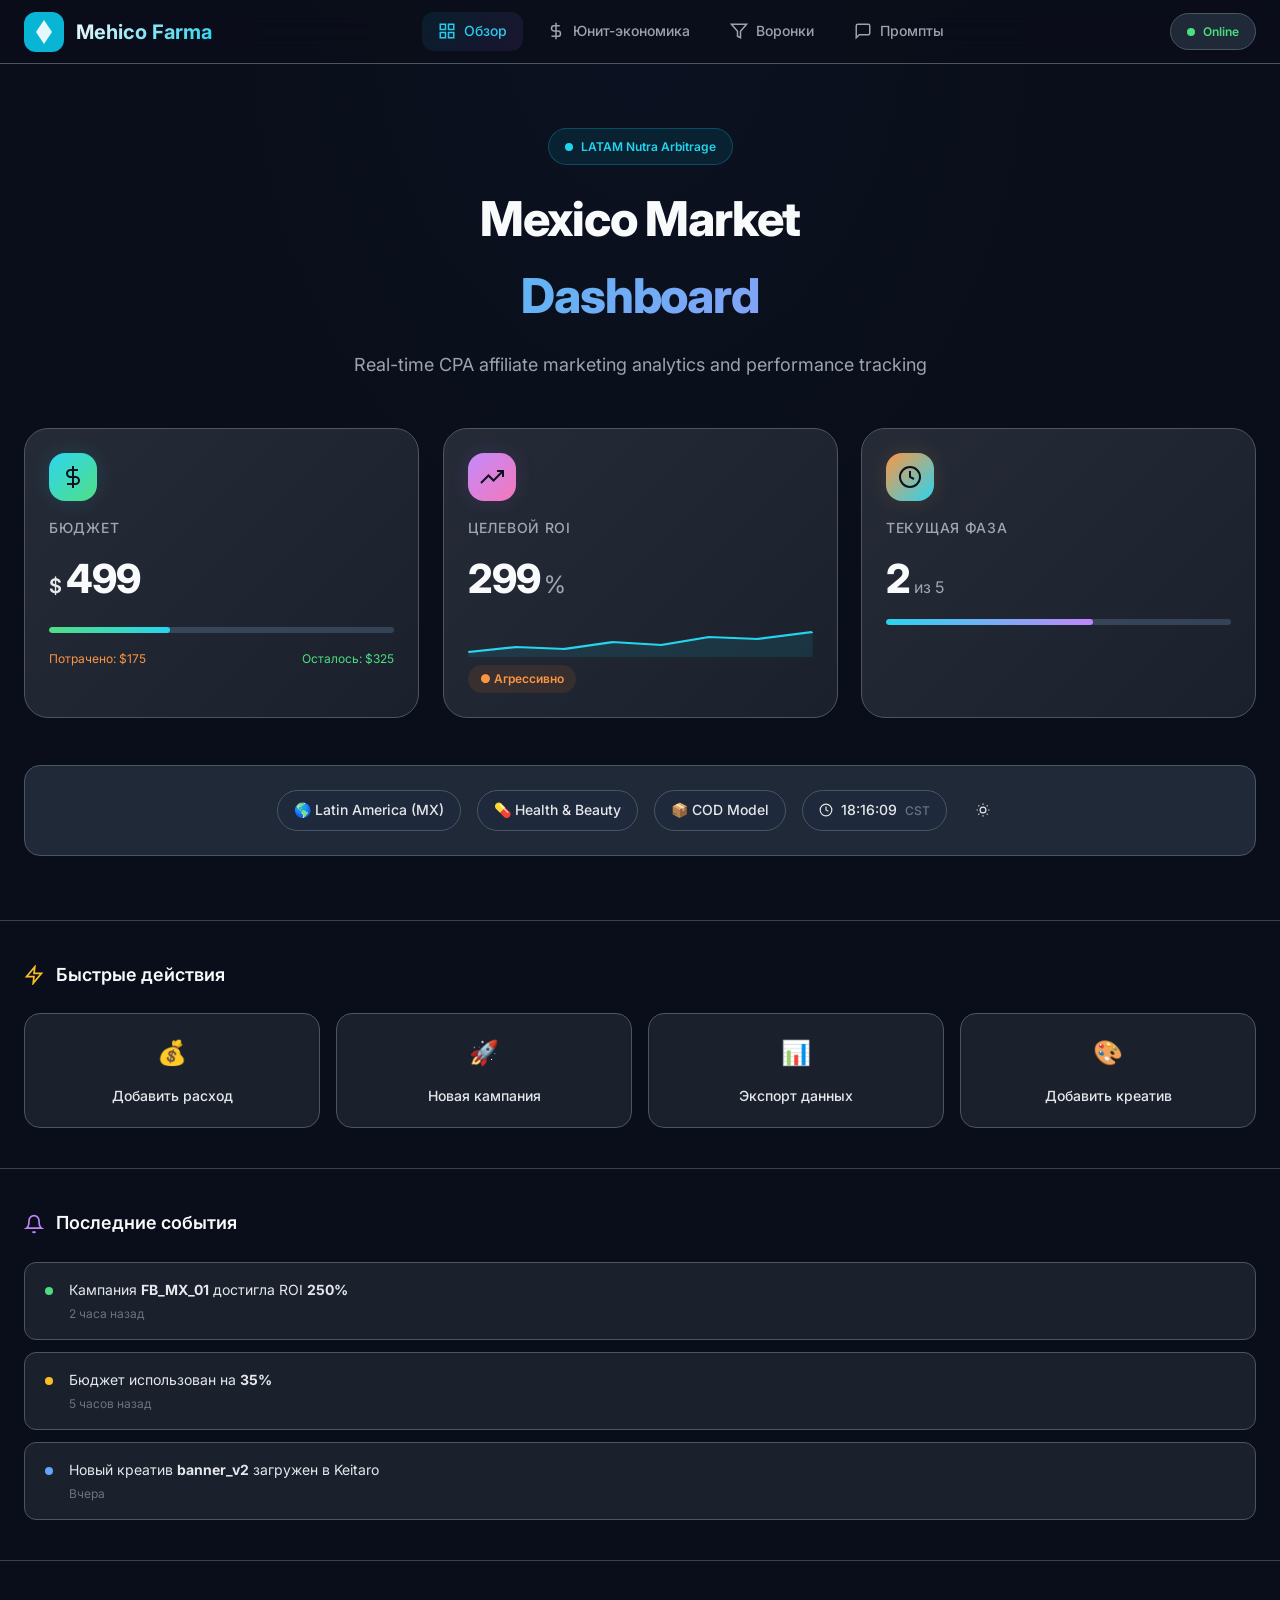
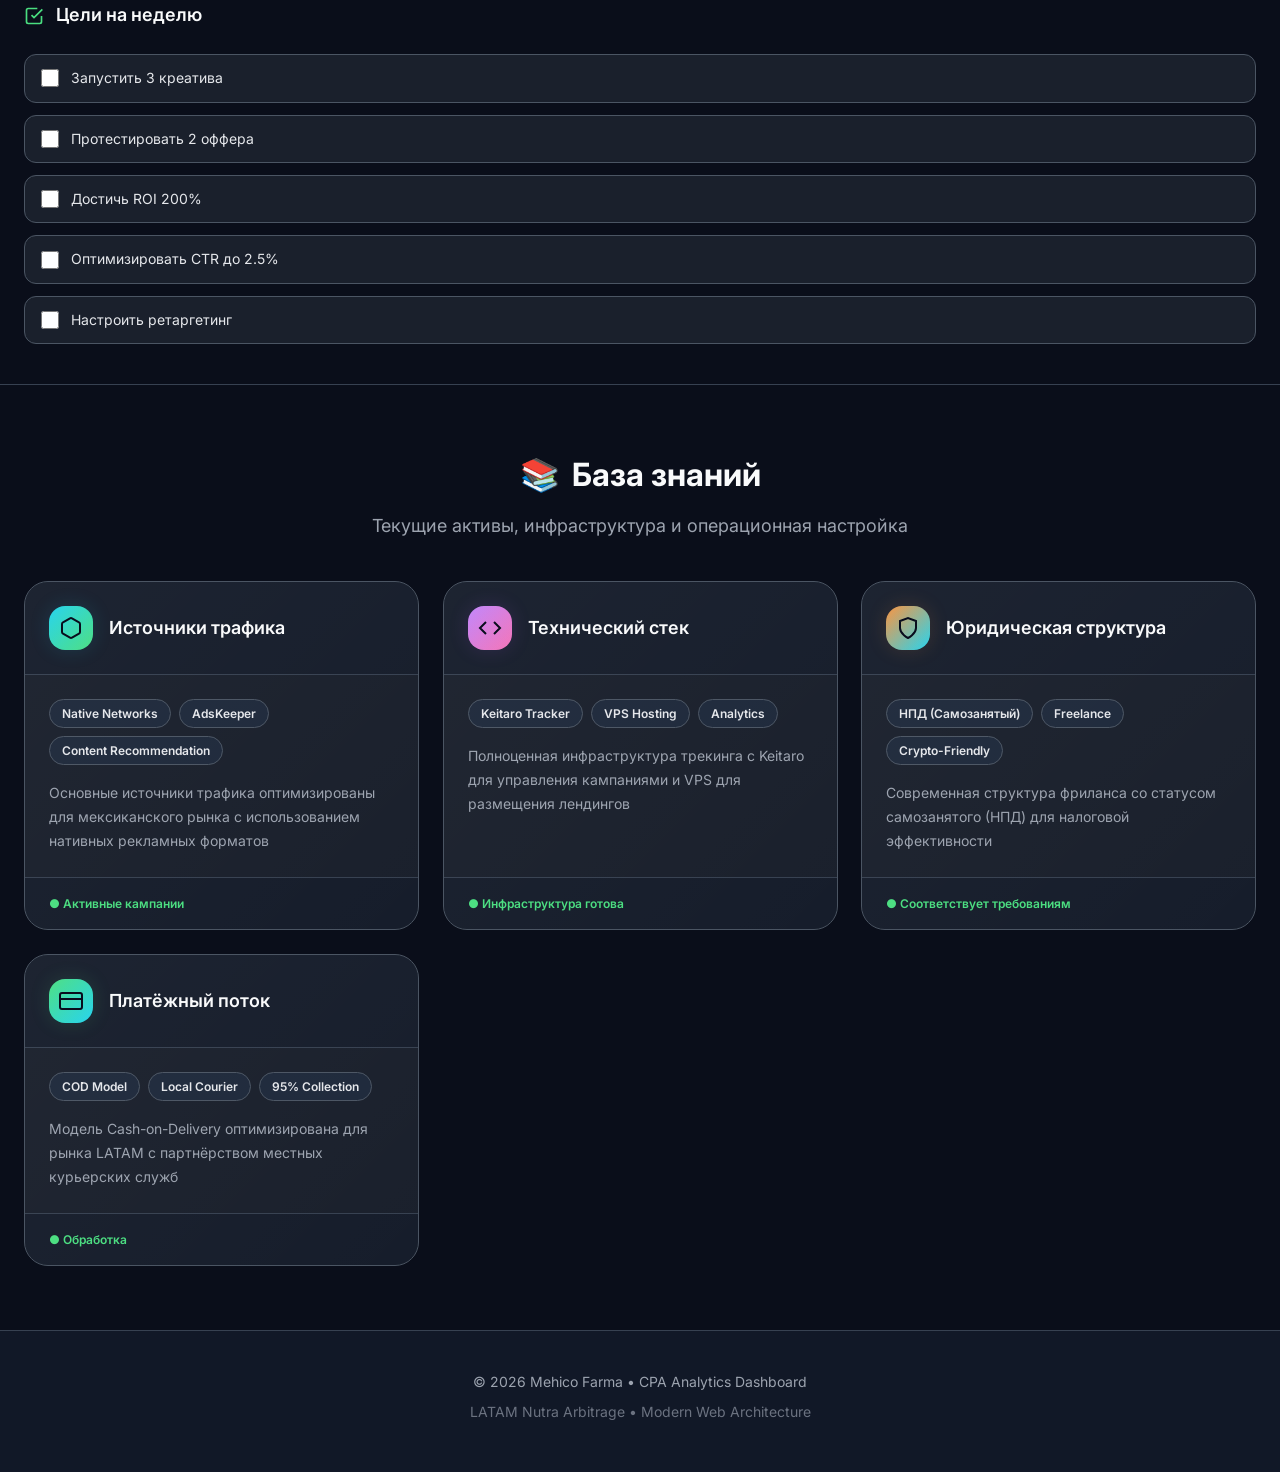
==== commit b4693817: "fix: complete mobile/tablet redesign - compact layout, better tooltips, remove burger menu" ====
--- a/index.html
+++ b/index.html
@@ -88,13 +88,6 @@
                 <span class="header__status-dot"></span>
                 <span class="header__status-text">Online</span>
             </div>
-
-            <!-- Mobile Menu Toggle -->
-            <button class="header__menu-toggle" aria-label="Меню" aria-expanded="false">
-                <span></span>
-                <span></span>
-                <span></span>
-            </button>
         </div>
     </header>
 
--- a/style.css
+++ b/style.css
@@ -374,78 +374,15 @@
     50% { opacity: 0.5; transform: scale(1.2); }
 }
 
-/* Mobile Menu Toggle */
+/* Mobile Menu Toggle - hidden, using bottom nav instead */
 .header__menu-toggle {
-    display: none;
-    flex-direction: column;
-    gap: 4px;
-    padding: var(--space-2);
-    cursor: pointer;
-    z-index: var(--z-fixed);
-}
-
-.header__menu-toggle span {
-    width: 24px;
-    height: 2px;
-    background: var(--text-primary);
-    border-radius: var(--radius-full);
-    transition: all var(--transition-fast);
-}
-
-.header__menu-toggle--active span:nth-child(1) {
-    transform: rotate(45deg) translate(5px, 5px);
-}
-
-.header__menu-toggle--active span:nth-child(2) {
-    opacity: 0;
-}
-
-.header__menu-toggle--active span:nth-child(3) {
-    transform: rotate(-45deg) translate(5px, -5px);
-}
-
-/* Mobile Navigation Overlay */
+    display: none !important;
+}
+
+/* Mobile Navigation - hidden, using bottom nav instead */
 @media (max-width: 1024px) {
     .header__nav {
-        position: fixed;
-        top: var(--header-height);
-        left: 0;
-        right: 0;
-        bottom: 0;
-        background: var(--bg-primary);
-        display: flex;
-        flex-direction: column;
-        padding: var(--space-6);
-        transform: translateX(100%);
-        transition: transform var(--transition-base);
-        z-index: calc(var(--z-fixed) - 1);
-        overflow-y: auto;
-    }
-
-    .header__nav--open {
-        transform: translateX(0);
-    }
-
-    .header__nav-list {
-        display: flex;
-        flex-direction: column;
-        gap: var(--space-2);
-    }
-
-    .header__nav-link {
-        display: flex;
-        align-items: center;
-        gap: var(--space-3);
-        padding: var(--space-4);
-        min-height: 48px;
-        font-size: 1.125rem;
-        border-radius: var(--radius-lg);
-    }
-
-    .header__nav-icon {
-        width: 1.5rem;
-        height: 1.5rem;
-        flex-shrink: 0;
+        display: none;
     }
 }
 
@@ -1314,27 +1251,7 @@
 }
 
 .input-group__info {
-    width: 1rem;
-    height: 1rem;
-    display: flex;
-    align-items: center;
-    justify-content: center;
-    background: var(--slate-700);
-    border-radius: var(--radius-full);
-    font-size: 0.65rem;
-    font-weight: 700;
-    color: var(--text-tertiary);
-    cursor: help;
-    border: none;
-    padding: 0;
-    position: relative;
-    transition: all var(--transition-fast);
-    flex-shrink: 0;
-}
-
-.input-group__info:hover {
-    background: var(--cyan-500);
-    color: var(--slate-950);
+    /* Legacy class - now uses .info-btn styles from funnels.css */
 }
 
 .input-group__hint {
@@ -1342,58 +1259,6 @@
     color: var(--text-muted);
     display: block;
     margin-top: var(--space-1);
-}
-
-.input-group__info::before {
-    content: attr(title);
-    position: absolute;
-    bottom: calc(100% + var(--space-2));
-    left: 50%;
-    transform: translateX(-50%) scale(0.95);
-    background: var(--slate-800);
-    border: 1px solid var(--border-primary);
-    border-radius: var(--radius-lg);
-    padding: var(--space-2) var(--space-3);
-    font-size: 0.75rem;
-    font-weight: 500;
-    color: var(--text-primary);
-    white-space: normal;
-    max-width: 280px;
-    opacity: 0;
-    visibility: hidden;
-    transition: all var(--transition-fast);
-    z-index: var(--z-tooltip);
-    box-shadow: var(--shadow-xl);
-    pointer-events: none;
-}
-
-.input-group__info::after {
-    content: '';
-    position: absolute;
-    bottom: calc(100% - 4px);
-    left: 50%;
-    transform: translateX(-50%) rotate(45deg);
-    width: 8px;
-    height: 8px;
-    background: var(--slate-800);
-    border-right: 1px solid var(--border-primary);
-    border-bottom: 1px solid var(--border-primary);
-    opacity: 0;
-    visibility: hidden;
-    transition: all var(--transition-fast);
-}
-
-.input-group__info:hover::before,
-.input-group__info:hover::after,
-.input-group__info:focus::before,
-.input-group__info:focus::after {
-    opacity: 1;
-    visibility: visible;
-    transform: translateX(-50%) scale(1);
-}
-
-.input-group__info:hover::after {
-    transform: translateX(-50%) rotate(45deg) scale(1);
 }
 
 .input-group__row {
@@ -3770,7 +3635,6 @@
         font-size: 0.75rem;
     }
 }
-}
 
 .funnel-controls {
     background: var(--bg-card);
@@ -4767,10 +4631,6 @@
         display: none;
     }
 
-    .header__menu-toggle {
-        display: flex;
-    }
-
     .hero__metrics {
         grid-template-columns: repeat(2, 1fr);
     }
@@ -4833,26 +4693,224 @@
     }
 }
 
-/* Mobile */
+/* ==========================================================================
+   MOBILE & TABLET REDESIGN - Compact, efficient layout
+   ========================================================================== */
+
+/* Tablet (768px - 1024px) */
+@media (max-width: 1024px) {
+    /* Header - hide nav, show only brand + status */
+    .header__nav {
+        display: none;
+    }
+
+    .header__status {
+        display: none;
+    }
+
+    /* Compact hero section */
+    .hero {
+        padding: var(--space-8) 0 var(--space-6);
+    }
+
+    .hero__title {
+        font-size: 1.5rem;
+        margin-bottom: var(--space-2);
+    }
+
+    .hero__subtitle {
+        font-size: 0.875rem;
+        margin-bottom: var(--space-6);
+    }
+
+    .hero__metrics {
+        grid-template-columns: repeat(2, 1fr);
+        gap: var(--space-3);
+        margin-bottom: var(--space-6);
+    }
+
+    .metric {
+        padding: var(--space-4);
+    }
+
+    .metric__number {
+        font-size: 1.75rem;
+    }
+
+    .metric__icon {
+        width: 2.5rem;
+        height: 2.5rem;
+        margin-bottom: var(--space-3);
+    }
+
+    /* Knowledge base - 2 columns */
+    .knowledge-base__grid {
+        grid-template-columns: repeat(2, 1fr);
+        gap: var(--space-4);
+    }
+
+    .kb-card {
+        padding: 0;
+    }
+
+    .kb-card__header {
+        padding: var(--space-4);
+    }
+
+    .kb-card__body {
+        padding: var(--space-4);
+    }
+
+    /* Unit Economics - single column, compact */
+    .unit-economics__layout {
+        grid-template-columns: 1fr;
+        gap: var(--space-4);
+    }
+
+    .input-panel {
+        position: relative;
+        top: 0;
+        padding: var(--space-4);
+    }
+
+    .input-panel__title {
+        font-size: 1rem;
+        margin-bottom: var(--space-4);
+    }
+
+    .input-group {
+        margin-bottom: var(--space-3);
+    }
+
+    .input-group__label {
+        font-size: 0.813rem;
+    }
+
+    .input-group__input {
+        font-size: 0.938rem;
+        min-height: 44px;
+        padding: var(--space-2) var(--space-4);
+    }
+
+    .input-group__stepper-btn {
+        width: 36px;
+        height: 22px;
+        font-size: 0.875rem;
+    }
+
+    .input-group__preset {
+        min-height: 36px;
+        padding: var(--space-1) var(--space-2);
+        font-size: 0.75rem;
+    }
+
+    .metrics-panel__grid {
+        grid-template-columns: repeat(2, 1fr);
+        gap: var(--space-3);
+    }
+
+    .metric-card {
+        padding: var(--space-4);
+    }
+
+    .metric-card__value {
+        font-size: 1.25rem;
+    }
+
+    .metric-card__value--decimal {
+        font-size: 1.125rem;
+    }
+
+    .metric-card__icon {
+        width: 2.25rem;
+        height: 2.25rem;
+        margin-bottom: var(--space-3);
+    }
+
+    .metric-card__label {
+        font-size: 0.688rem;
+    }
+
+    .metric-card__formula {
+        font-size: 0.625rem;
+    }
+
+    /* Quick actions - 2 columns */
+    .quick-actions__grid {
+        grid-template-columns: repeat(2, 1fr);
+        gap: var(--space-3);
+    }
+
+    .quick-action-btn {
+        padding: var(--space-3);
+        min-height: 64px;
+    }
+
+    .quick-action-btn__icon {
+        font-size: 1.25rem;
+    }
+
+    .quick-action-btn__label {
+        font-size: 0.75rem;
+    }
+
+    /* Unit economics header actions */
+    .unit-economics__header {
+        flex-direction: column;
+        gap: var(--space-3);
+        margin-bottom: var(--space-4);
+    }
+
+    .unit-economics__actions {
+        width: 100%;
+        flex-wrap: wrap;
+        gap: var(--space-2);
+    }
+
+    .scenario-selector__select {
+        min-height: 40px;
+        font-size: 0.875rem;
+    }
+
+    .quick-presets__btn,
+    .unit-economics .quick-actions__btn {
+        min-height: 36px;
+        padding: var(--space-1) var(--space-3);
+        font-size: 0.75rem;
+    }
+
+    .export-actions__btn {
+        width: 40px;
+        height: 40px;
+    }
+
+    /* Modal */
+    .modal {
+        max-width: 95vw;
+        margin: var(--space-4);
+    }
+
+    .command-palette {
+        max-width: 95vw;
+        margin: 0 var(--space-4);
+    }
+}
+
+/* Mobile (<=640px) - Compact Design */
 @media (max-width: 640px) {
     :root {
         --header-height: 3.5rem;
     }
 
-    /* Touch-friendly: all interactive elements min 48px */
-    button, 
-    input, 
-    select, 
-    textarea,
-    .header__nav-link,
-    .quick-action-btn,
-    .goal-item,
-    .kb-card,
-    .metric {
-        min-height: 48px;
-    }
-
-    /* Containers */
+    /* Touch-friendly min height */
+    button,
+    input,
+    select,
+    textarea {
+        min-height: 44px;
+    }
+
+    /* Containers - tight padding */
     .hero__container,
     .knowledge-base__container,
     .unit-economics__container,
@@ -4860,137 +4918,276 @@
     .quick-actions__container,
     .notifications__container,
     .weekly-goals__container {
-        padding: 0 var(--space-4);
-    }
-
-    /* Hero */
+        padding: 0 var(--space-3);
+    }
+
+    /* Hero - ultra compact */
     .hero {
-        padding: var(--space-6) 0;
+        padding: var(--space-4) 0 var(--space-3);
+    }
+
+    .hero__header {
+        margin-bottom: var(--space-4);
     }
 
     .hero__title {
-        font-size: 1.5rem;
-        line-height: 1.3;
+        font-size: 1.25rem;
+        line-height: 1.2;
+        margin-bottom: var(--space-1);
     }
 
     .hero__subtitle {
-        font-size: 0.875rem;
-        line-height: 1.5;
+        font-size: 0.75rem;
+        line-height: 1.4;
+        margin-bottom: var(--space-3);
     }
 
     .hero__badge {
-        font-size: 0.688rem;
-        padding: var(--space-1) var(--space-3);
-    }
-
+        font-size: 0.625rem;
+        padding: var(--space-1) var(--space-2);
+        margin-bottom: var(--space-2);
+    }
+
+    /* Metrics - single column, compact */
     .hero__metrics {
         grid-template-columns: 1fr;
-        gap: var(--space-4);
-    }
-
+        gap: var(--space-2);
+        margin-bottom: var(--space-4);
+    }
+
+    .metric {
+        padding: var(--space-3);
+        border-radius: var(--radius-lg);
+    }
+
+    .metric__icon {
+        width: 2rem;
+        height: 2rem;
+        margin-bottom: var(--space-2);
+    }
+
+    .metric__icon svg {
+        width: 1rem;
+        height: 1rem;
+    }
+
+    .metric__label {
+        font-size: 0.688rem;
+    }
+
+    .metric__number {
+        font-size: 1.5rem;
+    }
+
+    .metric__currency {
+        font-size: 1rem;
+    }
+
+    .metric__percent {
+        font-size: 0.875rem;
+    }
+
+    .metric__divider {
+        font-size: 0.75rem;
+    }
+
+    .metric__status {
+        font-size: 0.625rem;
+        padding: 2px var(--space-2);
+    }
+
+    .metric__progress {
+        height: 0.25rem;
+    }
+
+    .metric__budget-bar {
+        height: 0.25rem;
+    }
+
+    .metric__budget-info {
+        font-size: 0.625rem;
+    }
+
+    .metric__sparkline {
+        height: 24px;
+    }
+
+    /* Hero tags - horizontal scroll */
     .hero__tags {
-        flex-direction: column;
-        align-items: stretch;
+        flex-wrap: nowrap;
+        overflow-x: auto;
         gap: var(--space-2);
+        padding: var(--space-2) var(--space-3);
+        -webkit-overflow-scrolling: touch;
     }
 
     .hero__tag {
-        justify-content: center;
-        padding: var(--space-3) var(--space-4);
-        min-height: 44px;
-    }
-
-    /* Metric Cards */
-    .metric {
-        padding: var(--space-4);
-    }
-
-    .metric__number {
-        font-size: 1.75rem;
-    }
-
-    .metric__icon {
-        width: 2.5rem;
-        height: 2.5rem;
-    }
-
-    .metric__label {
+        flex-shrink: 0;
+        padding: var(--space-1) var(--space-3);
         font-size: 0.75rem;
-    }
-
-    .metric__status {
-        font-size: 0.688rem;
-        padding: var(--space-1) var(--space-2);
-    }
-
-    /* Knowledge Base */
+        min-height: 32px;
+    }
+
+    /* Knowledge base - single column */
     .knowledge-base {
-        padding: var(--space-6) 0;
+        padding: var(--space-4) 0;
     }
 
     .knowledge-base__grid {
         grid-template-columns: 1fr;
-        gap: var(--space-4);
+        gap: var(--space-3);
     }
 
     .knowledge-base__title {
-        font-size: 1.25rem;
+        font-size: 1.125rem;
     }
 
     .knowledge-base__subtitle {
-        font-size: 0.875rem;
-    }
-
-    .kb-card {
-        padding: 0;
+        font-size: 0.75rem;
     }
 
     .kb-card__header {
-        padding: var(--space-4);
+        padding: var(--space-3);
+    }
+
+    .kb-card__icon {
+        width: 2rem;
+        height: 2rem;
+    }
+
+    .kb-card__icon svg {
+        width: 1.125rem;
+        height: 1.125rem;
+    }
+
+    .kb-card__title {
+        font-size: 0.938rem;
     }
 
     .kb-card__body {
-        padding: var(--space-4);
+        padding: var(--space-3);
+    }
+
+    .kb-card__tag {
+        font-size: 0.688rem;
+        padding: 2px var(--space-2);
+    }
+
+    .kb-card__description {
+        font-size: 0.75rem;
     }
 
     .kb-card__footer {
-        padding: var(--space-3) var(--space-4);
-    }
-
-    .kb-card__icon {
-        width: 2.5rem;
-        height: 2.5rem;
-    }
-
-    .kb-card__title {
+        padding: var(--space-2) var(--space-3);
+    }
+
+    .kb-card__status {
+        font-size: 0.688rem;
+    }
+
+    /* Quick actions */
+    .quick-actions {
+        padding: var(--space-4) 0;
+    }
+
+    .quick-actions__title {
         font-size: 1rem;
-    }
-
-    .kb-card__description {
+        margin-bottom: var(--space-3);
+    }
+
+    .quick-actions__grid {
+        grid-template-columns: repeat(2, 1fr);
+        gap: var(--space-2);
+    }
+
+    .quick-action-btn {
+        padding: var(--space-3);
+        min-height: 56px;
+        border-radius: var(--radius-lg);
+    }
+
+    .quick-action-btn__icon {
+        font-size: 1.125rem;
+    }
+
+    .quick-action-btn__label {
+        font-size: 0.688rem;
+    }
+
+    /* Notifications */
+    .notifications {
+        padding: var(--space-4) 0;
+    }
+
+    .notifications__title {
+        font-size: 1rem;
+        margin-bottom: var(--space-3);
+    }
+
+    .notification-item {
+        padding: var(--space-3);
+        gap: var(--space-2);
+    }
+
+    .notification-item__text {
+        font-size: 0.75rem;
+    }
+
+    .notification-item__time {
+        font-size: 0.625rem;
+    }
+
+    /* Weekly goals */
+    .weekly-goals {
+        padding: var(--space-4) 0;
+    }
+
+    .weekly-goals__title {
+        font-size: 1rem;
+        margin-bottom: var(--space-3);
+    }
+
+    .goal-item {
+        padding: var(--space-3);
+        min-height: 40px;
+    }
+
+    .goal-item__text {
         font-size: 0.813rem;
     }
 
-    /* Unit Economics */
+    /* Footer */
+    .footer {
+        padding: var(--space-4) 0;
+    }
+
+    .footer__text {
+        font-size: 0.688rem;
+    }
+
+    /* Unit Economics - ultra compact on mobile */
     .unit-economics {
-        padding: var(--space-4) 0;
+        padding: var(--space-3) 0;
     }
 
     .unit-economics__title {
-        font-size: 1.25rem;
+        font-size: 1.125rem;
+        margin-bottom: var(--space-1);
     }
 
     .unit-economics__subtitle {
-        font-size: 0.813rem;
+        font-size: 0.688rem;
+        margin-bottom: var(--space-3);
     }
 
     .unit-economics__header {
-        gap: var(--space-4);
-        margin-bottom: var(--space-6);
+        gap: var(--space-2);
+        margin-bottom: var(--space-3);
     }
 
     .unit-economics__actions {
         flex-direction: column;
-        gap: var(--space-3);
+        gap: var(--space-2);
     }
 
     .scenario-selector {
@@ -4999,33 +5196,39 @@
 
     .scenario-selector__select {
         width: 100%;
-        min-height: 48px;
-        font-size: 1rem;
+        min-height: 36px;
+        font-size: 0.813rem;
+        padding: var(--space-1) var(--space-2);
     }
 
     .quick-presets {
         width: 100%;
+        display: flex;
+        gap: var(--space-1);
         overflow-x: auto;
-        padding-bottom: var(--space-2);
         -webkit-overflow-scrolling: touch;
     }
 
     .quick-presets__btn {
-        white-space: nowrap;
-        min-height: 44px;
-        padding: var(--space-2) var(--space-4);
-        font-size: 0.875rem;
-    }
-
-    .quick-actions {
+        flex-shrink: 0;
+        min-height: 32px;
+        padding: var(--space-1) var(--space-2);
+        font-size: 0.688rem;
+    }
+
+    .unit-economics .quick-actions {
         width: 100%;
-        flex-direction: column;
-    }
-
-    .quick-actions__btn {
-        width: 100%;
-        min-height: 44px;
-        font-size: 0.875rem;
+        display: flex;
+        gap: var(--space-1);
+        overflow-x: auto;
+        -webkit-overflow-scrolling: touch;
+    }
+
+    .unit-economics .quick-actions__btn {
+        flex-shrink: 0;
+        min-height: 32px;
+        padding: var(--space-1) var(--space-2);
+        font-size: 0.688rem;
     }
 
     .export-actions {
@@ -5034,307 +5237,52 @@
     }
 
     .export-actions__btn {
-        width: 48px;
-        height: 48px;
-    }
-
-    /* Input Panel */
-    .input-panel__content {
-        padding: var(--space-4);
+        width: 36px;
+        height: 36px;
+    }
+
+    /* Input panel - compact */
+    .input-panel {
+        padding: var(--space-3);
     }
 
     .input-panel__title {
-        font-size: 1rem;
-        margin-bottom: var(--space-4);
+        font-size: 0.938rem;
+        margin-bottom: var(--space-3);
     }
 
     .input-group {
-        margin-bottom: var(--space-4);
+        margin-bottom: var(--space-2);
     }
 
     .input-group__label {
-        font-size: 0.813rem;
-        margin-bottom: var(--space-2);
-    }
-
-    .input-group__field {
-        min-height: 48px;
-    }
-
-    .input-group__input {
-        font-size: 1rem;
-        min-height: 48px;
-        padding: var(--space-3) var(--space-4);
-    }
-
-    .input-group__stepper-btn {
-        width: 48px;
-        height: 24px;
-        font-size: 1rem;
-    }
-
-    .input-group__presets {
-        display: flex;
-        flex-wrap: wrap;
-        gap: var(--space-2);
-        margin-top: var(--space-2);
-    }
-
-    .input-group__preset {
-        min-height: 40px;
-        padding: var(--space-2) var(--space-3);
-        font-size: 0.813rem;
-    }
-
-    .input-panel__reset {
-        width: 100%;
-        min-height: 48px;
-        font-size: 0.875rem;
-        margin-top: var(--space-4);
-    }
-
-    /* Metrics Panel */
-    .metrics-panel__title {
-        font-size: 1rem;
-        margin-bottom: var(--space-4);
-    }
-
-    .metrics-panel__grid {
-        grid-template-columns: 1fr;
-        gap: var(--space-3);
-    }
-
-    .metric-card {
-        padding: var(--space-4);
-    }
-
-    .metric-card--lg {
-        grid-column: span 1;
-    }
-
-    .metric-card__value--large {
-        font-size: 1.25rem;
-    }
-
-    .metric-card__icon {
-        width: 2.5rem;
-        height: 2.5rem;
-    }
-
-    .metric-card__label {
-        font-size: 0.688rem;
-    }
-
-    .metric-card__formula {
+        font-size: 0.75rem;
+        margin-bottom: var(--space-1);
+    }
+
+    .input-group__text {
+        font-size: 0.75rem;
+    }
+
+    .input-group__hint {
         font-size: 0.625rem;
     }
 
-    /* Quick Actions (home) */
-    .quick-actions__grid {
-        grid-template-columns: repeat(2, 1fr);
-        gap: var(--space-3);
-    }
-
-    .quick-action-btn {
-        padding: var(--space-4);
-        min-height: 80px;
-    }
-
-    .quick-action-btn__icon {
-        font-size: 1.5rem;
-    }
-
-    .quick-action-btn__label {
-        font-size: 0.75rem;
-    }
-
-    /* Notifications */
-    .notifications__title {
-        font-size: 1rem;
-    }
-
-    .notification-item {
-        flex-direction: column;
-        gap: var(--space-2);
-        padding: var(--space-3) var(--space-4);
-    }
-
-    .notification-item__dot {
-        display: none;
-    }
-
-    .notification-item__text {
-        font-size: 0.813rem;
-    }
-
-    .notification-item__time {
-        font-size: 0.688rem;
-    }
-
-    /* Weekly Goals */
-    .weekly-goals__title {
-        font-size: 1rem;
-    }
-
-    .goal-item {
-        padding: var(--space-3) var(--space-4);
-        min-height: 48px;
-    }
-
-    .goal-item__checkbox {
-        width: 1.25rem;
-        height: 1.25rem;
-    }
-
-    .goal-item__text {
-        font-size: 0.875rem;
-    }
-
-    /* Funnel Params */
-    .funnel-params {
-        padding: var(--space-4);
-    }
-
-    .funnel-params__title {
-        font-size: 1rem;
-    }
-
-    .funnel-params__grid {
-        grid-template-columns: 1fr;
-        gap: var(--space-4);
-    }
-
-    .funnel-param-card {
-        padding: var(--space-4);
-    }
-
-    .funnel-param-card__slider {
-        height: 8px;
-    }
-
-    .funnel-param-card__value {
-        font-size: 1rem;
-        min-width: 3.5rem;
-    }
-
-    .funnel-param-card__presets {
-        flex-wrap: wrap;
-    }
-
-    .funnel-param-card__preset-btn {
-        min-height: 36px;
-        padding: var(--space-2) var(--space-3);
-        font-size: 0.75rem;
-    }
-
-    /* Funnel Pipeline */
-    .funnel-pipeline-section {
-        padding: var(--space-4);
-    }
-
-    .funnel-pipeline-section__title {
-        font-size: 1rem;
-    }
-
-    .funnel-pipeline__nodes {
-        grid-template-columns: 1fr;
-        gap: var(--space-3);
-    }
-
-    .funnel-node {
-        min-height: auto;
-    }
-
-    .funnel-node__value {
-        font-size: 1.5rem;
-    }
-
-    /* Funnel Summary */
-    .funnel-summary {
-        padding: var(--space-4);
-    }
-
-    .funnel-summary__title {
-        font-size: 1rem;
-    }
-
-    .funnel-summary__grid {
-        grid-template-columns: 1fr;
-        gap: var(--space-3);
-    }
-
-    .funnel-summary-card {
-        padding: var(--space-3);
-    }
-
-    /* Modal */
-    .modal-overlay {
-        padding: var(--space-2);
-    }
-
-    .modal {
-        max-height: 90vh;
-        border-radius: var(--radius-xl);
-    }
-
-    .modal__header {
-        padding: var(--space-4);
-    }
-
-    .modal__title {
-        font-size: 1rem;
-    }
-
-    .modal__close {
-        width: 48px;
-        height: 48px;
-    }
-
-    .modal__body {
-        padding: var(--space-4);
-    }
-
-    /* Command Palette */
-    .command-palette-overlay {
-        padding-top: 10vh;
-    }
-
-    .command-palette {
-        margin: 0 var(--space-2);
-        border-radius: var(--radius-lg);
-    }
-
-    .command-palette__input-wrapper {
-        padding: var(--space-3) var(--space-4);
-    }
-
-    .command-palette__input {
-        font-size: 1rem;
-    }
-
-    .command-palette__kbd {
-        display: none;
-    }
-
-    .command-palette__item {
-        min-height: 48px;
-        padding: var(--space-3) var(--space-4);
-    }
-
-    /* Footer */
-    .footer {
-        padding: var(--space-6) 0;
-    }
-
-    .footer__text {
-        font-size: 0.75rem;
-    }
-
-    /* Unit Economics - extra mobile improvements */
     .input-group__row {
         flex-direction: column;
         align-items: stretch;
-        gap: var(--space-2);
+        gap: var(--space-1);
+    }
+
+    .input-group__field {
+        min-height: 40px;
+    }
+
+    .input-group__input {
+        font-size: 0.875rem;
+        min-height: 40px;
+        padding: var(--space-2) var(--space-4);
+        padding-left: var(--space-8);
     }
 
     .input-group__stepper {
@@ -5344,48 +5292,101 @@
     }
 
     .input-group__stepper-btn {
-        width: 40px !important;
-        height: 32px !important;
+        width: 36px !important;
+        height: 28px !important;
+        font-size: 0.875rem;
         border-radius: var(--radius-md) !important;
     }
 
-    .input-group__input {
-        padding-left: var(--space-8) !important;
+    .input-group__presets {
+        display: flex;
+        flex-wrap: wrap;
+        gap: var(--space-1);
+        margin-top: var(--space-1);
+    }
+
+    .input-group__preset {
+        min-height: 28px;
+        padding: var(--space-1) var(--space-2);
+        font-size: 0.688rem;
+    }
+
+    .input-panel__reset {
+        width: 100%;
+        min-height: 40px;
+        font-size: 0.813rem;
+        margin-top: var(--space-3);
+    }
+
+    /* Metrics - compact grid */
+    .metrics-panel__title {
+        font-size: 0.938rem;
+        margin-bottom: var(--space-3);
+    }
+
+    .metrics-panel__grid {
+        grid-template-columns: repeat(2, 1fr);
+        gap: var(--space-2);
+    }
+
+    .metric-card {
+        padding: var(--space-3);
+    }
+
+    .metric-card--lg {
+        grid-column: span 1;
+    }
+
+    .metric-card__icon {
+        width: 1.75rem;
+        height: 1.75rem;
+        margin-bottom: var(--space-2);
+    }
+
+    .metric-card__icon svg {
+        width: 0.875rem;
+        height: 0.875rem;
+    }
+
+    .metric-card__label {
+        font-size: 0.625rem;
     }
 
     .metric-card__value {
-        font-size: 1.75rem;
+        font-size: 1rem;
     }
 
     .metric-card__value--decimal {
-        font-size: 1.25rem;
+        font-size: 0.938rem;
     }
 
     .metric-card__currency {
-        font-size: 1rem;
+        font-size: 0.875rem;
     }
 
     .metric-card__formula {
+        font-size: 0.563rem;
         white-space: normal;
         word-break: break-word;
     }
 
+    /* Alerts */
     .metrics-panel__alerts {
         gap: var(--space-2);
     }
 
     .ue-alert {
-        padding: var(--space-3);
+        padding: var(--space-2);
         flex-direction: column;
-        gap: var(--space-2);
+        gap: var(--space-1);
     }
 
     .ue-alert__title {
-        font-size: 0.813rem;
+        font-size: 0.75rem;
     }
 
     .ue-alert__text {
-        font-size: 0.688rem;
+        font-size: 0.625rem;
     }
 }
 
